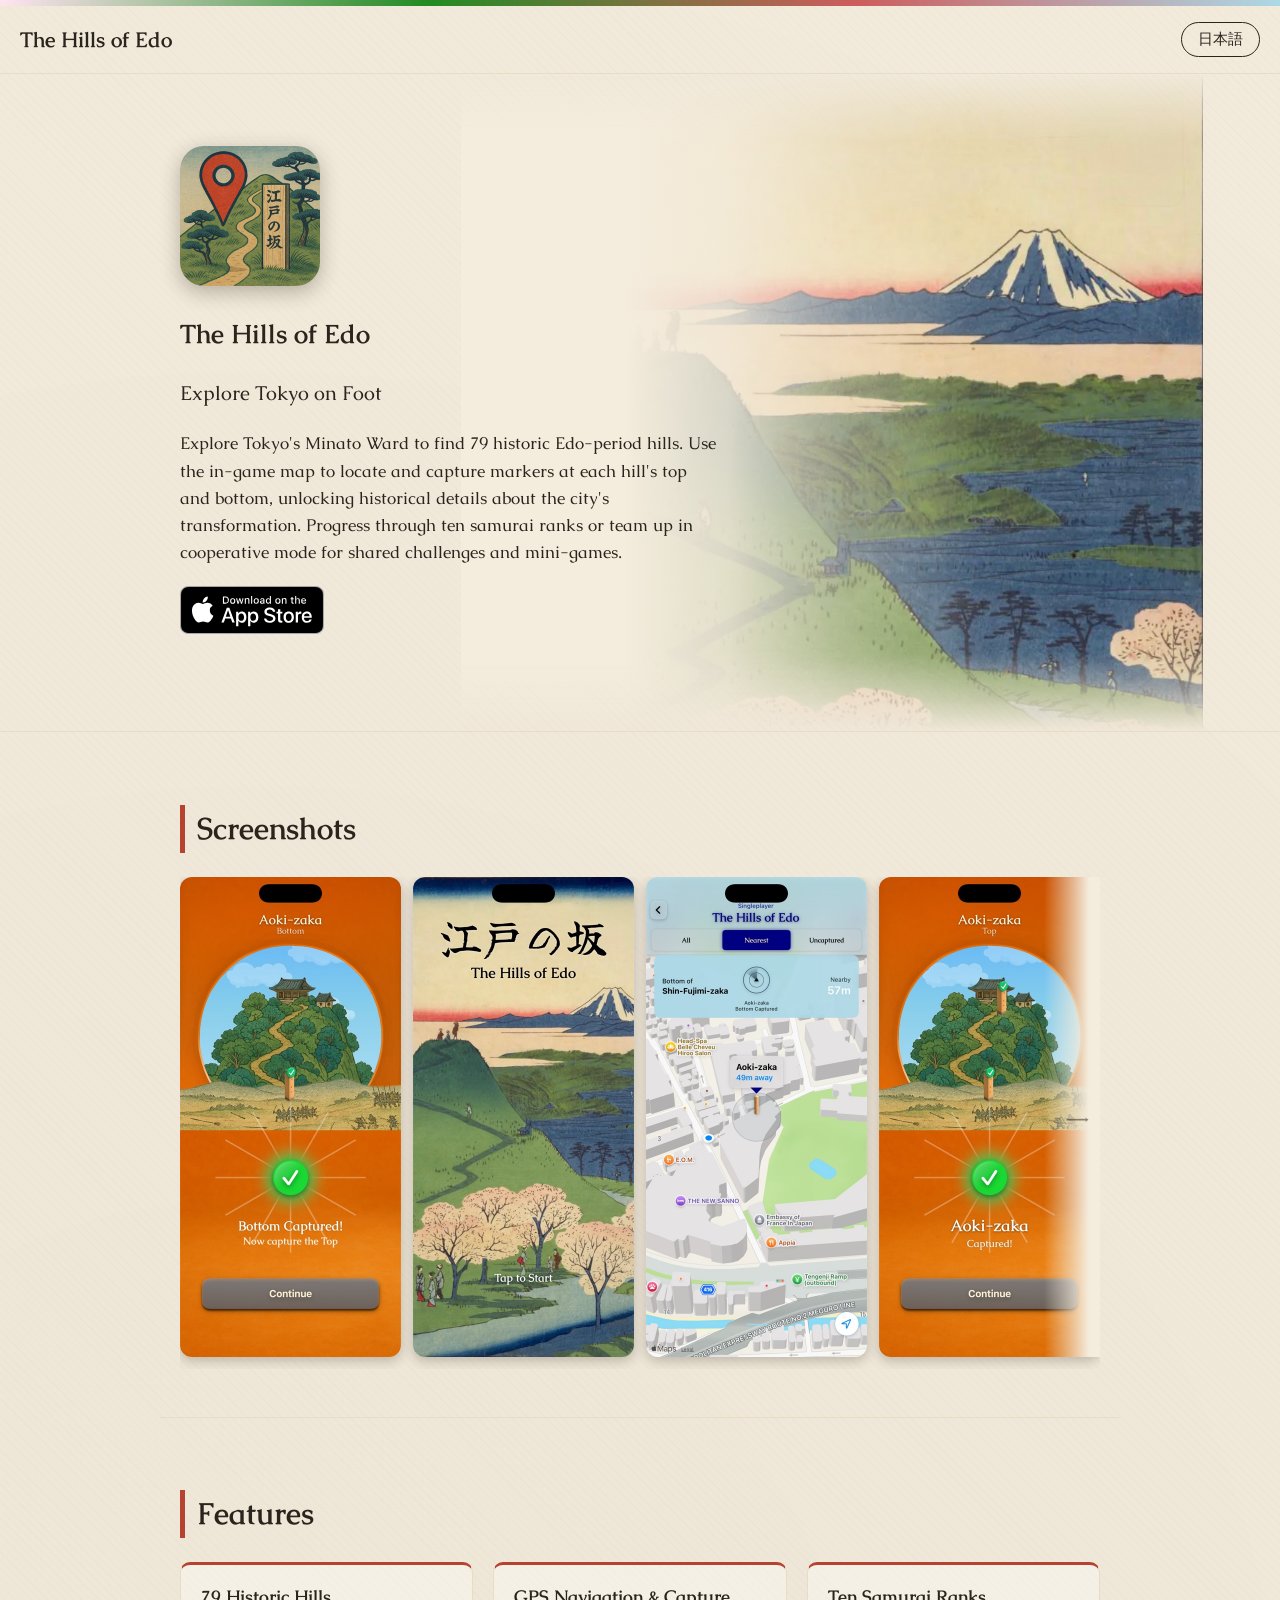
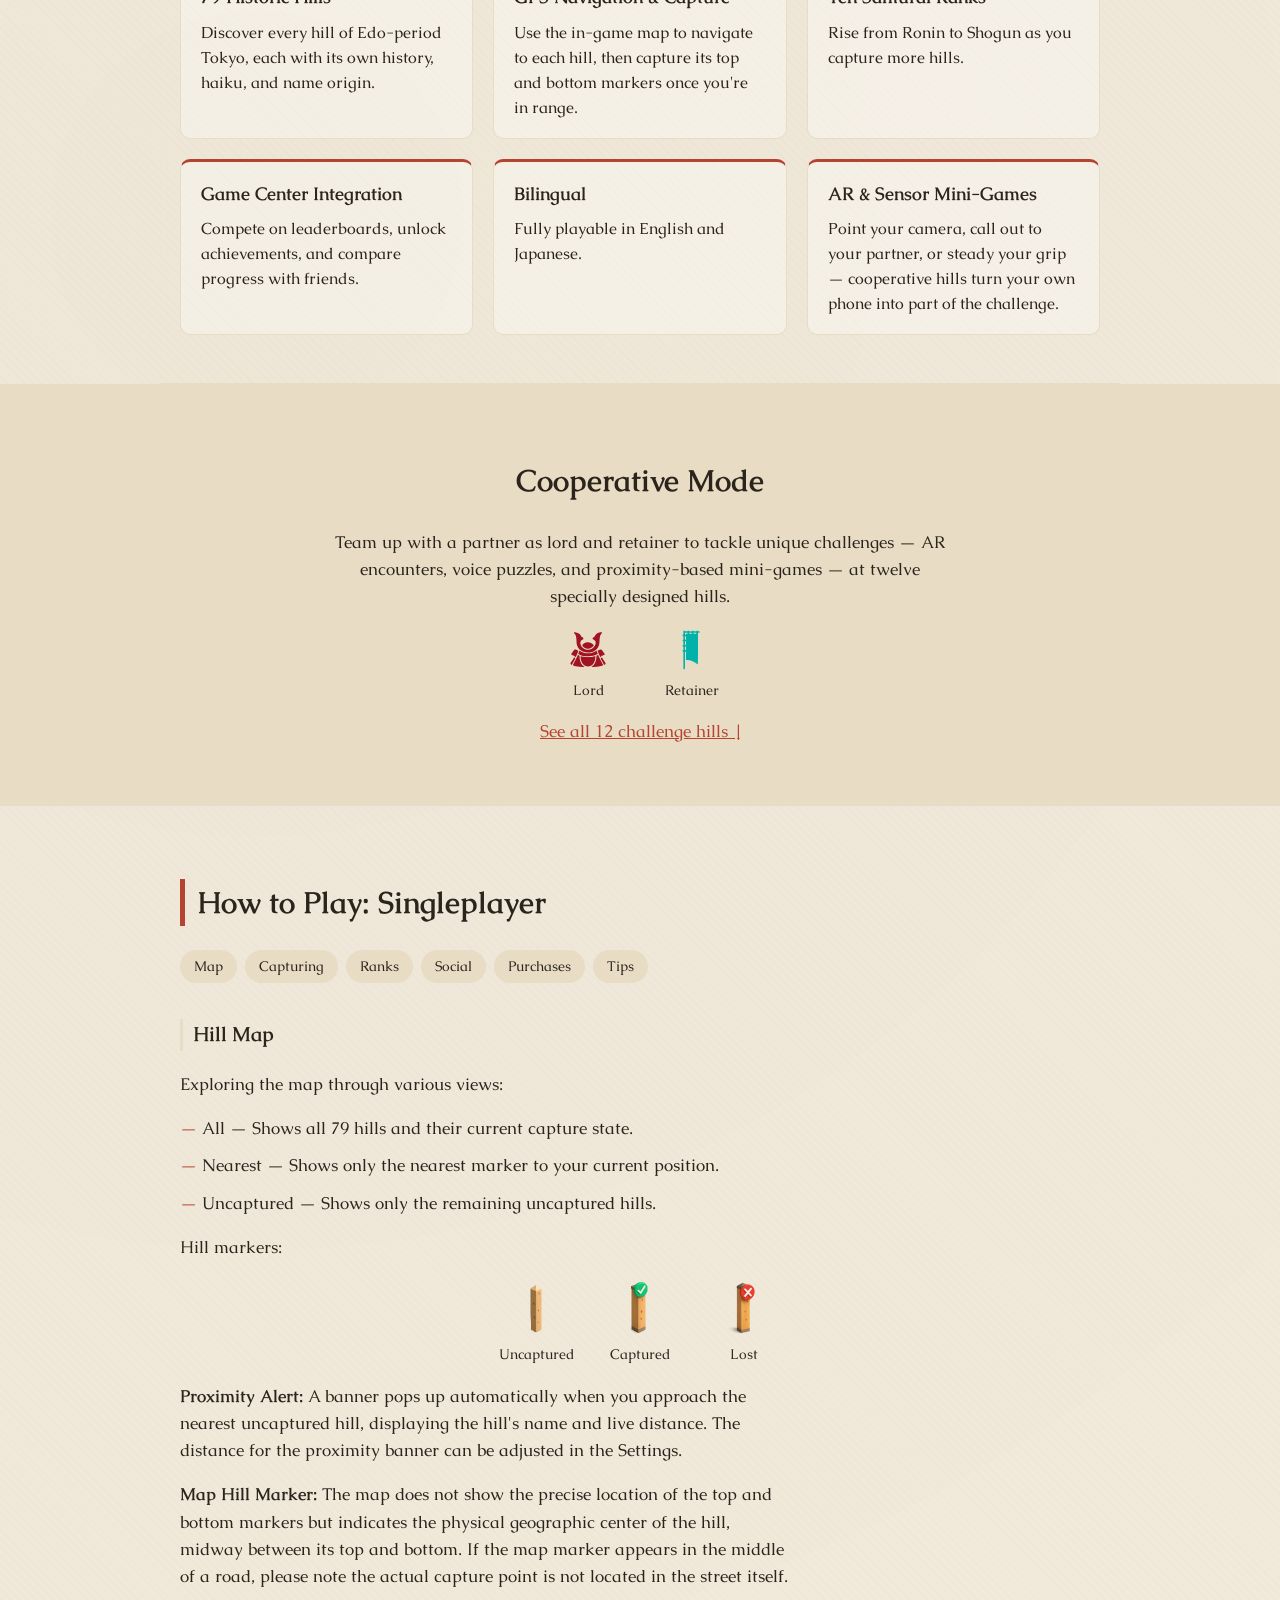
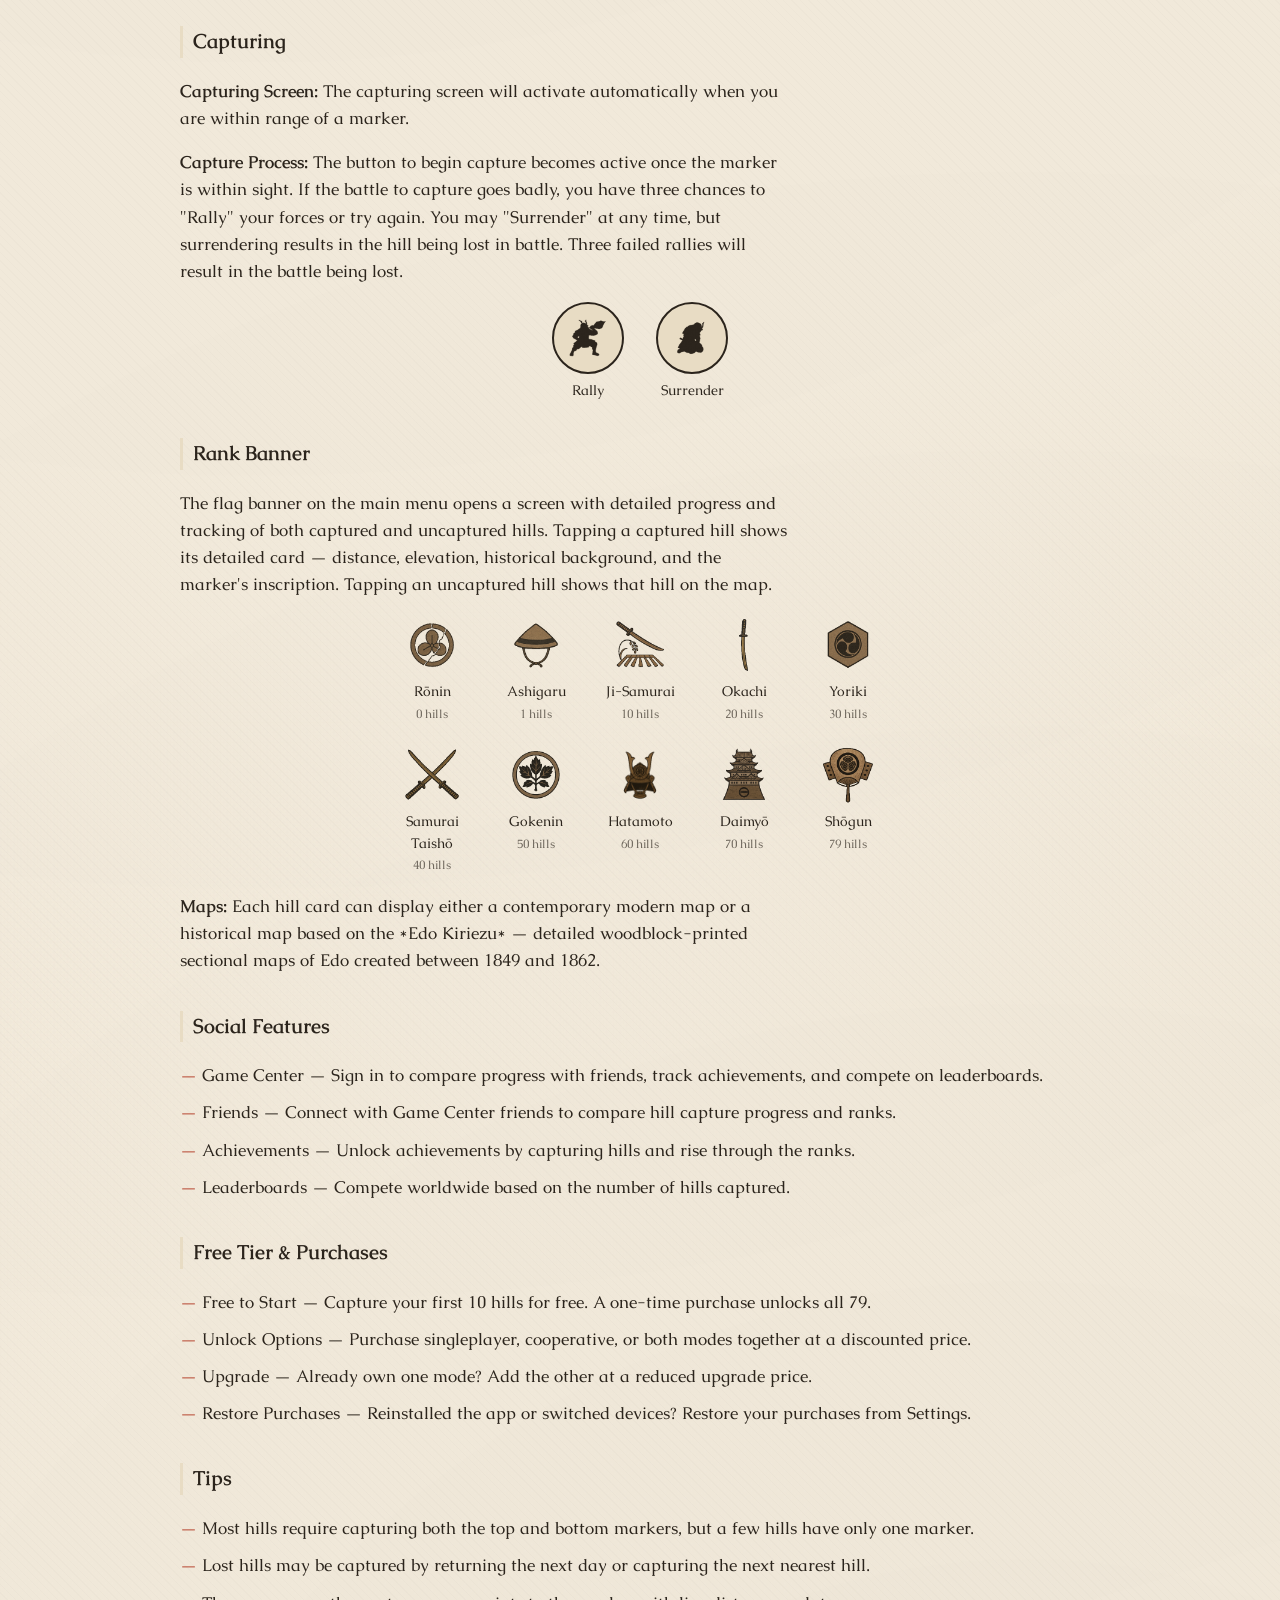
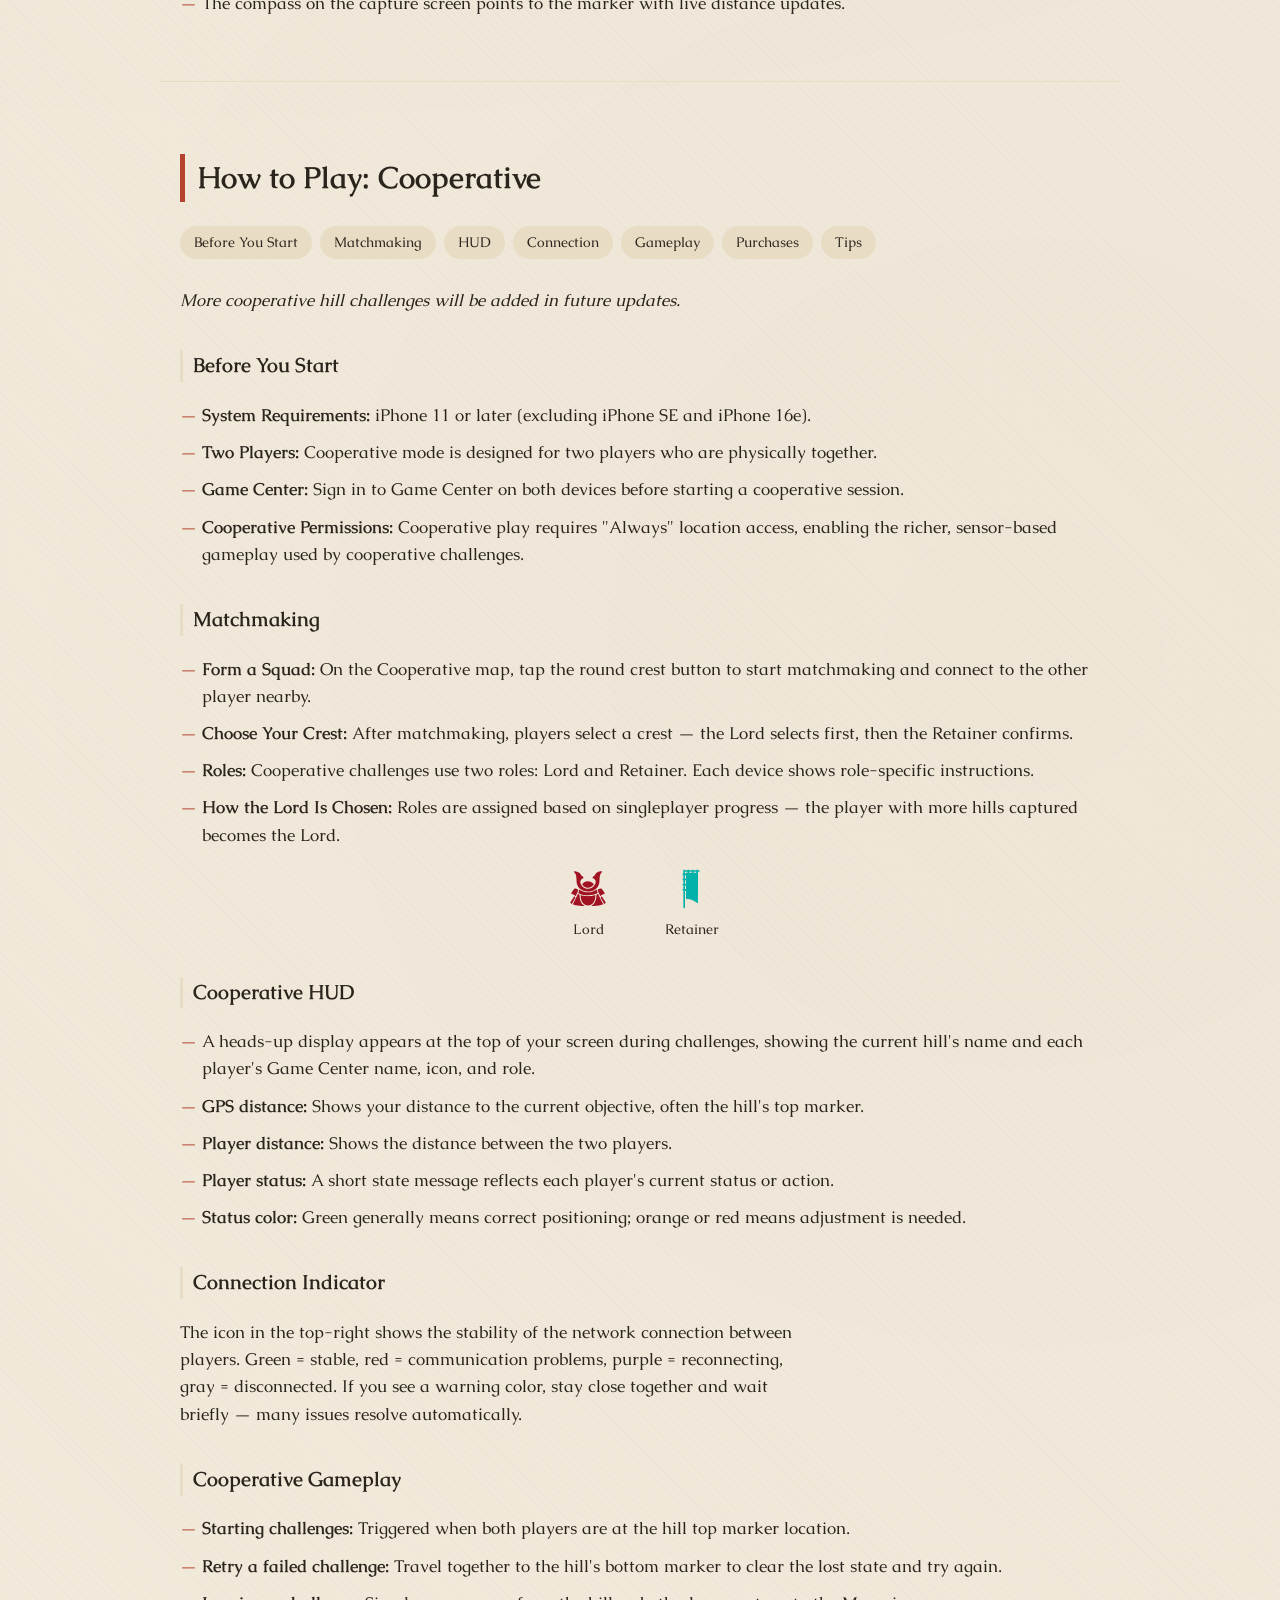
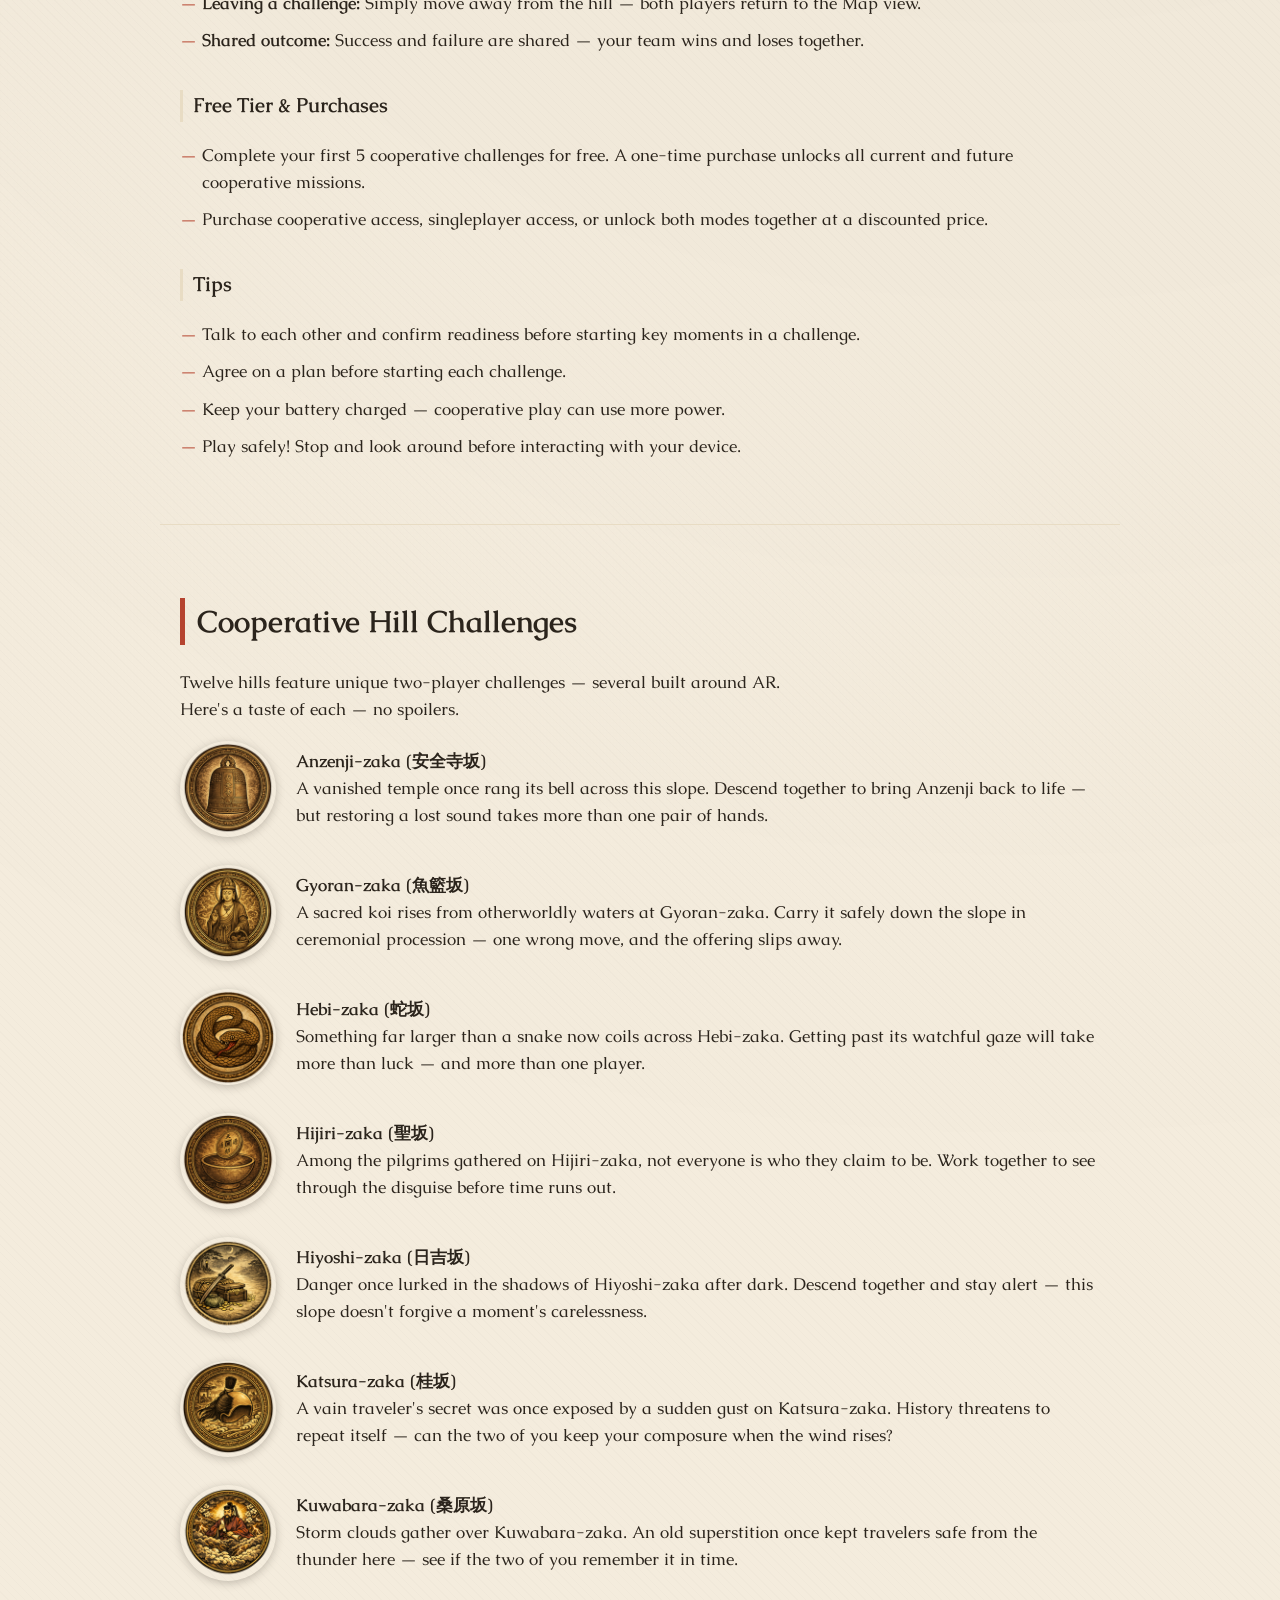
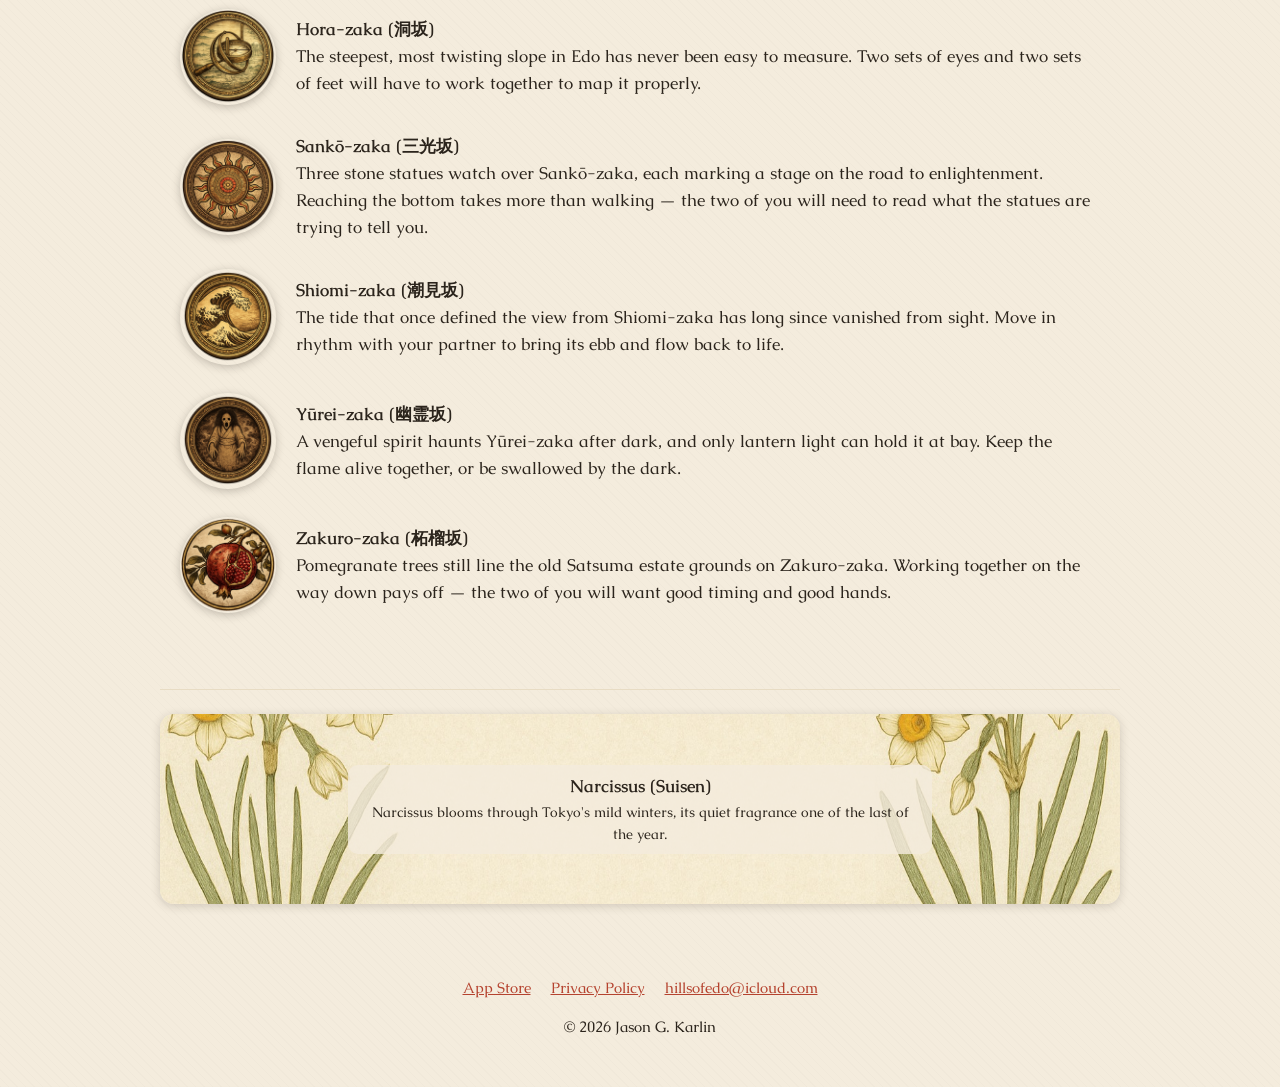
==== index.html @ 06fd61b3 "Fix hero flex-alignment bug, unpin image from edge, use full-res art - .hero-text was a flex item wi" ====
<!DOCTYPE html>
<html lang="en">
<head>
  <meta charset="UTF-8">
  <meta name="viewport" content="width=device-width, initial-scale=1.0">
  <title>The Hills of Edo — 江戸の坂</title>
  <meta name="description" content="Explore Tokyo's 79 historic Edo-period hills on foot, solo or in AR cooperative challenges. A walking game for iOS.">
  <link rel="canonical" href="https://jgkarlin.github.io/hillsofedo/">

  <meta property="og:type" content="website">
  <meta property="og:url" content="https://jgkarlin.github.io/hillsofedo/">
  <meta property="og:title" content="The Hills of Edo — 江戸の坂">
  <meta property="og:description" content="Explore Tokyo's 79 historic Edo-period hills on foot, solo or in AR cooperative challenges. A walking game for iOS.">
  <meta property="og:image" content="https://jgkarlin.github.io/hillsofedo/assets/og/social-preview.jpg">
  <meta property="og:image:width" content="1200">
  <meta property="og:image:height" content="630">
  <meta name="twitter:card" content="summary_large_image">
  <meta name="twitter:title" content="The Hills of Edo — 江戸の坂">
  <meta name="twitter:description" content="Explore Tokyo's 79 historic Edo-period hills on foot, solo or in AR cooperative challenges.">
  <meta name="twitter:image" content="https://jgkarlin.github.io/hillsofedo/assets/og/social-preview.jpg">

  <link rel="icon" type="image/png" sizes="32x32" href="assets/icon/favicon-32.png">
  <link rel="icon" type="image/png" sizes="16x16" href="assets/icon/favicon-16.png">
  <link rel="apple-touch-icon" sizes="180x180" href="assets/icon/apple-touch-icon.png">
  <link rel="icon" href="assets/icon/favicon.png">

  <link rel="preconnect" href="https://fonts.googleapis.com">
  <link rel="preconnect" href="https://fonts.gstatic.com" crossorigin>
  <link href="https://fonts.googleapis.com/css2?family=Caudex:wght@400;700&amp;family=Yuji+Syuku&amp;display=swap" rel="stylesheet">

  <link rel="stylesheet" href="css/style.css">

  <script type="application/ld+json">
  {
    "@context": "https://schema.org",
    "@type": "SoftwareApplication",
    "name": "The Hills of Edo",
    "alternateName": "江戸の坂",
    "operatingSystem": "iOS",
    "applicationCategory": "GameApplication",
    "description": "Explore Tokyo's 79 historic Edo-period hills on foot, solo or in AR cooperative challenges.",
    "url": "https://jgkarlin.github.io/hillsofedo/",
    "image": "https://jgkarlin.github.io/hillsofedo/assets/og/social-preview.jpg",
    "author": { "@type": "Person", "name": "Jason G. Karlin" },
    "offers": { "@type": "Offer", "price": "0", "priceCurrency": "USD" }
  }
  </script>
</head>
<body>
  <div class="seasonal-bar"></div>
  <header class="site-header">
    <a class="site-title" href="#hero">
      <span data-lang="en">The Hills of Edo</span>
      <span data-lang="ja">江戸の坂</span>
    </a>
    <button id="lang-toggle" type="button">日本語</button>
  </header>

  <main>
    <section id="hero">
      <div class="hero-bg" aria-hidden="true">
        <img src="assets/hero/cover.jpg" alt="" width="4098" height="6190" loading="eager">
      </div>
      <div class="container hero-text">
        <img src="assets/icon/app-icon.png" alt="The Hills of Edo app icon" width="140" height="140" style="border-radius: 24px; box-shadow: 0 6px 20px rgba(43,36,28,0.3);">
        <h1>
          <span data-lang="en">The Hills of Edo</span>
          <span data-lang="ja">江戸の坂</span>
        </h1>
        <p style="font-size: 1.2rem;">
          <span data-lang="en">Explore Tokyo on Foot</span>
          <span data-lang="ja">港区で楽しむ現地体験</span>
        </p>
        <p>
          <span data-lang="en">Explore Tokyo's Minato Ward to find 79 historic Edo-period hills. Use the in-game map to locate and capture markers at each hill's top and bottom, unlocking historical details about the city's transformation. Progress through ten samurai ranks or team up in cooperative mode for shared challenges and mini-games.</span>
          <span data-lang="ja">東京・港区を歩いて、江戸の面影を残す79の坂を巡ろう。アプリ内の地図を使って各坂に辿り着き、上下の標識を確保するたびに、江戸から現代へと移り変わる東京の歴史が明らかになる。全ての坂を制覇して10の武士の位階を登りつめるもよし、協力モードでパートナーと共にユニークなチャレンジやミニゲームに挑むもよし。</span>
        </p>
        <p class="cta-row">
          <a href="https://apps.apple.com/jp/app/the-hills-of-edo/id6745310935" class="app-store-cta">
            <img data-lang="en" src="assets/badges/app-store-badge-en.svg" alt="Download on the App Store" width="144" height="48">
            <img data-lang="ja" src="assets/badges/app-store-badge-ja.svg" alt="App Storeでダウンロード" width="131" height="48">
          </a>
        </p>
      </div>
    </section>
    <section id="screenshots" class="container">
      <h2>
        <span data-lang="en">Screenshots</span>
        <span data-lang="ja">スクリーンショット</span>
      </h2>
      <div data-lang="en" class="shot-row-wrap">
      <div class="shot-row">
        <img src="assets/screenshots/en/en-01.jpg" alt="Bottom marker of Aoki-zaka captured, prompting the player to capture the Top next" width="442" height="960" loading="lazy" decoding="async" style="height: 480px; border-radius: 12px; box-shadow: 0 4px 12px rgba(43,36,28,0.25);">
        <img src="assets/screenshots/en/en-02.jpg" alt="Title screen with Mt. Fuji and cherry blossoms in a woodblock-print style — tap to start" width="442" height="960" loading="lazy" decoding="async" style="height: 480px; border-radius: 12px; box-shadow: 0 4px 12px rgba(43,36,28,0.25);">
        <img src="assets/screenshots/en/en-03.jpg" alt="Map view showing live distance to the nearest uncaptured hill, Aoki-zaka" width="442" height="960" loading="lazy" decoding="async" style="height: 480px; border-radius: 12px; box-shadow: 0 4px 12px rgba(43,36,28,0.25);">
        <img src="assets/screenshots/en/en-04.jpg" alt="Both top and bottom markers of Aoki-zaka fully captured" width="442" height="960" loading="lazy" decoding="async" style="height: 480px; border-radius: 12px; box-shadow: 0 4px 12px rgba(43,36,28,0.25);">
        <img src="assets/screenshots/en/en-05.jpg" alt="Hill detail card for Aoki-zaka showing distance, elevation, and marker inscription" width="442" height="960" loading="lazy" decoding="async" style="height: 480px; border-radius: 12px; box-shadow: 0 4px 12px rgba(43,36,28,0.25);">
        <img src="assets/screenshots/en/en-06.jpg" alt="Historical background text describing the origin of Aoki-zaka's name" width="442" height="960" loading="lazy" decoding="async" style="height: 480px; border-radius: 12px; box-shadow: 0 4px 12px rgba(43,36,28,0.25);">
        <img src="assets/screenshots/en/en-07.jpg" alt="Rank-up screen showing promotion to the Ashigaru rank" width="442" height="960" loading="lazy" decoding="async" style="height: 480px; border-radius: 12px; box-shadow: 0 4px 12px rgba(43,36,28,0.25);">
        <img src="assets/screenshots/en/en-08.jpg" alt="Collection log showing 1 of 79 hills captured" width="442" height="960" loading="lazy" decoding="async" style="height: 480px; border-radius: 12px; box-shadow: 0 4px 12px rgba(43,36,28,0.25);">
        <img src="assets/screenshots/en/en-09.jpg" alt="Historical Edo-period map overlay for Aoki-zaka" width="442" height="960" loading="lazy" decoding="async" style="height: 480px; border-radius: 12px; box-shadow: 0 4px 12px rgba(43,36,28,0.25);">
        <img src="assets/screenshots/en/en-10.jpg" alt="Main menu showing the Rōnin rank banner with 0 hills captured" width="442" height="960" loading="lazy" decoding="async" style="height: 480px; border-radius: 12px; box-shadow: 0 4px 12px rgba(43,36,28,0.25);">
      </div>
      <span class="scroll-hint" aria-hidden="true">&#8594;</span>
      </div>
      <div data-lang="ja" class="shot-row-wrap">
      <div class="shot-row">
        <img src="assets/screenshots/ja/ja-01.jpg" alt="青木坂の麓の標識を確保した画面。次は頂上の確保を促すメッセージ" width="442" height="960" loading="lazy" decoding="async" style="height: 480px; border-radius: 12px; box-shadow: 0 4px 12px rgba(43,36,28,0.25);">
        <img src="assets/screenshots/ja/ja-02.jpg" alt="富士山と桜を描いた浮世絵風のタイトル画面「タップして開始」" width="442" height="960" loading="lazy" decoding="async" style="height: 480px; border-radius: 12px; box-shadow: 0 4px 12px rgba(43,36,28,0.25);">
        <img src="assets/screenshots/ja/ja-03.jpg" alt="最寄りの未確保の坂、青木坂までの距離をリアルタイムで表示する地図画面" width="442" height="960" loading="lazy" decoding="async" style="height: 480px; border-radius: 12px; box-shadow: 0 4px 12px rgba(43,36,28,0.25);">
        <img src="assets/screenshots/ja/ja-04.jpg" alt="青木坂の上下両方の標識を確保完了した画面" width="442" height="960" loading="lazy" decoding="async" style="height: 480px; border-radius: 12px; box-shadow: 0 4px 12px rgba(43,36,28,0.25);">
        <img src="assets/screenshots/ja/ja-05.jpg" alt="距離・標高・標識の碑文を表示する青木坂の詳細カード" width="442" height="960" loading="lazy" decoding="async" style="height: 480px; border-radius: 12px; box-shadow: 0 4px 12px rgba(43,36,28,0.25);">
        <img src="assets/screenshots/ja/ja-06.jpg" alt="青木坂の名前の由来を説明する歴史解説文" width="442" height="960" loading="lazy" decoding="async" style="height: 480px; border-radius: 12px; box-shadow: 0 4px 12px rgba(43,36,28,0.25);">
        <img src="assets/screenshots/ja/ja-07.jpg" alt="足軽への昇格を示す位階アップ画面" width="442" height="960" loading="lazy" decoding="async" style="height: 480px; border-radius: 12px; box-shadow: 0 4px 12px rgba(43,36,28,0.25);">
        <img src="assets/screenshots/ja/ja-08.jpg" alt="79坂のうち1坂を確保したコレクション記録画面" width="442" height="960" loading="lazy" decoding="async" style="height: 480px; border-radius: 12px; box-shadow: 0 4px 12px rgba(43,36,28,0.25);">
        <img src="assets/screenshots/ja/ja-09.jpg" alt="青木坂の江戸時代の古地図オーバーレイ" width="442" height="960" loading="lazy" decoding="async" style="height: 480px; border-radius: 12px; box-shadow: 0 4px 12px rgba(43,36,28,0.25);">
        <img src="assets/screenshots/ja/ja-10.jpg" alt="浪人の位階と確保数0坂を表示するメインメニューの位階の旗" width="442" height="960" loading="lazy" decoding="async" style="height: 480px; border-radius: 12px; box-shadow: 0 4px 12px rgba(43,36,28,0.25);">
        <img src="assets/screenshots/ja/ja-11.jpg" alt="青木坂の麓の標識を確保した画面（日本語表示）" width="442" height="960" loading="lazy" decoding="async" style="height: 480px; border-radius: 12px; box-shadow: 0 4px 12px rgba(43,36,28,0.25);">
        <img src="assets/screenshots/ja/ja-12.jpg" alt="浪人の位階を示すメインメニューの位階の旗（日本語表示）" width="442" height="960" loading="lazy" decoding="async" style="height: 480px; border-radius: 12px; box-shadow: 0 4px 12px rgba(43,36,28,0.25);">
      </div>
      <span class="scroll-hint" aria-hidden="true">&#8594;</span>
      </div>
    </section>
    <section id="features" class="container">
      <h2>
        <span data-lang="en">Features</span>
        <span data-lang="ja">特徴</span>
      </h2>
      <div class="feature-grid">
        <div class="feature-card">
          <h3><span data-lang="en">79 Historic Hills</span><span data-lang="ja">79の歴史ある坂</span></h3>
          <p><span data-lang="en">Discover every hill of Edo-period Tokyo, each with its own history, haiku, and name origin.</span><span data-lang="ja">江戸時代の東京に残る坂を一つ一つ巡り、それぞれの歴史や由来、俳句を発見しましょう。</span></p>
        </div>
        <div class="feature-card">
          <h3><span data-lang="en">GPS Navigation &amp; Capture</span><span data-lang="ja">GPSナビゲーションで確保</span></h3>
          <p><span data-lang="en">Use the in-game map to navigate to each hill, then capture its top and bottom markers once you're in range.</span><span data-lang="ja">アプリ内の地図で坂へ向かい、標識の近くで上下の標識を確保します。</span></p>
        </div>
        <div class="feature-card">
          <h3><span data-lang="en">Ten Samurai Ranks</span><span data-lang="ja">10の武士の位階</span></h3>
          <p><span data-lang="en">Rise from Ronin to Shogun as you capture more hills.</span><span data-lang="ja">坂を確保するごとに、浪人から将軍へと位階を登りつめます。</span></p>
        </div>
        <div class="feature-card">
          <h3><span data-lang="en">Game Center Integration</span><span data-lang="ja">ゲームセンター連携</span></h3>
          <p><span data-lang="en">Compete on leaderboards, unlock achievements, and compare progress with friends.</span><span data-lang="ja">リーダーボードで競い合い、実績を解除し、友達と進行状況を比較できます。</span></p>
        </div>
        <div class="feature-card">
          <h3><span data-lang="en">Bilingual</span><span data-lang="ja">日本語・英語対応</span></h3>
          <p><span data-lang="en">Fully playable in English and Japanese.</span><span data-lang="ja">日本語と英語、両方で完全にプレイ可能です。</span></p>
        </div>
        <div class="feature-card">
          <h3><span data-lang="en">AR &amp; Sensor Mini-Games</span><span data-lang="ja">AR・センサーミニゲーム</span></h3>
          <p><span data-lang="en">Point your camera, call out to your partner, or steady your grip — cooperative hills turn your own phone into part of the challenge.</span><span data-lang="ja">カメラを構え、パートナーに声をかけ、手元を安定させる——協力プレイの坂では、スマートフォンそのものがチャレンジの一部になります。</span></p>
        </div>
      </div>
    </section>
    <section id="coop-highlight">
      <div class="container coop-highlight-inner">
        <h2>
          <span data-lang="en">Cooperative Mode</span>
          <span data-lang="ja">協力モード</span>
        </h2>
        <p>
          <span data-lang="en">Team up with a partner as lord and retainer to tackle unique challenges — AR encounters, voice puzzles, and proximity-based mini-games — at twelve specially designed hills.</span>
          <span data-lang="ja">パートナーと主君・家臣として協力し、AR、音声認識、位置連携などを使ったユニークなチャレンジに、特別に設計された12の坂で挑みます。</span>
        </p>
        <div class="icon-row">
          <figure>
            <div class="role-icon role-icon-lord" role="img" aria-label="Lord"></div>
            <figcaption><span data-lang="en">Lord</span><span data-lang="ja">主君</span></figcaption>
          </figure>
          <figure>
            <div class="role-icon role-icon-retainer" role="img" aria-label="Retainer"></div>
            <figcaption><span data-lang="en">Retainer</span><span data-lang="ja">家臣</span></figcaption>
          </figure>
        </div>
        <p><a href="#coop-hills"><span data-lang="en">See all 12 challenge hills ↓</span><span data-lang="ja">12の協力チャレンジを見る ↓</span></a></p>
      </div>
    </section>
    <section id="how-to-play" class="container">
    <h2>
      <span data-lang="en">How to Play: Singleplayer</span>
      <span data-lang="ja">一人用の遊び方</span>
    </h2>
    <nav class="jump-nav" aria-label="Section navigation">
      <a href="#sp-map"><span data-lang="en">Map</span><span data-lang="ja">地図</span></a>
      <a href="#sp-capturing"><span data-lang="en">Capturing</span><span data-lang="ja">確保</span></a>
      <a href="#sp-ranks"><span data-lang="en">Ranks</span><span data-lang="ja">位階</span></a>
      <a href="#sp-social"><span data-lang="en">Social</span><span data-lang="ja">ソーシャル</span></a>
      <a href="#sp-purchases"><span data-lang="en">Purchases</span><span data-lang="ja">購入</span></a>
      <a href="#sp-tips"><span data-lang="en">Tips</span><span data-lang="ja">ヒント</span></a>
    </nav>

    <h3 id="sp-map"><span data-lang="en">Hill Map</span><span data-lang="ja">地図</span></h3>
    <p><span data-lang="en">Exploring the map through various views:</span><span data-lang="ja">地図の表示方法:</span></p>
    <ul>
      <li><span data-lang="en">All — Shows all 79 hills and their current capture state.</span><span data-lang="ja">すべて — 79本すべての坂とその確保状況を表示します。</span></li>
      <li><span data-lang="en">Nearest — Shows only the nearest marker to your current position.</span><span data-lang="ja">最寄り — 現在位置に最も近い坂のみを表示します。</span></li>
      <li><span data-lang="en">Uncaptured — Shows only the remaining uncaptured hills.</span><span data-lang="ja">未確保 — 未確保の坂のみを表示します。</span></li>
    </ul>
    <p><span data-lang="en">Hill markers:</span><span data-lang="ja">坂の標識:</span></p>
    <div class="icon-row">
      <figure>
        <img src="assets/howto/marker_uncollected.png" alt="Uncaptured marker" width="60" height="60">
        <figcaption><span data-lang="en">Uncaptured</span><span data-lang="ja">未確保</span></figcaption>
      </figure>
      <figure>
        <img src="assets/howto/marker_collected.png" alt="Captured marker" width="60" height="60">
        <figcaption><span data-lang="en">Captured</span><span data-lang="ja">坂確保済み</span></figcaption>
      </figure>
      <figure>
        <img src="assets/howto/marker_lost.png" alt="Lost marker" width="60" height="60">
        <figcaption><span data-lang="en">Lost</span><span data-lang="ja">確保失敗</span></figcaption>
      </figure>
    </div>
    <p>
      <strong><span data-lang="en">Proximity Alert:</span><span data-lang="ja">近接アラート:</span></strong>
      <span data-lang="en">A banner pops up automatically when you approach the nearest uncaptured hill, displaying the hill's name and live distance. The distance for the proximity banner can be adjusted in the Settings.</span>
      <span data-lang="ja">未確保の坂に近づくと、坂の名前と現在地からの距離を示すバナーが表示されます。このアラート距離は設定で調整可能です。</span>
    </p>
    <p>
      <strong><span data-lang="en">Map Hill Marker:</span><span data-lang="ja">地図のマーカー:</span></strong>
      <span data-lang="en">The map does not show the precise location of the top and bottom markers but indicates the physical geographic center of the hill, midway between its top and bottom. If the map marker appears in the middle of a road, please note the actual capture point is not located in the street itself.</span>
      <span data-lang="ja">地図上のマーカーが道路の真ん中に表示されている場合、実際の確保位置は道路自体にはないことに注意してください。地図は坂の頂上と麓の標識の正確な位置を示していませんが、坂の頂上と麓の間の中点にある実際の地理的中心を示しています。</span>
    </p>

    <h3 id="sp-capturing"><span data-lang="en">Capturing</span><span data-lang="ja">確保</span></h3>
    <p>
      <strong><span data-lang="en">Capturing Screen:</span><span data-lang="ja">確保画面:</span></strong>
      <span data-lang="en">The capturing screen will activate automatically when you are within range of a marker.</span>
      <span data-lang="ja">標識の近くまで来ると、確保画面が自動的に表示されます。</span>
    </p>
    <p>
      <strong><span data-lang="en">Capture Process:</span><span data-lang="ja">確保の流れ:</span></strong>
      <span data-lang="en">The button to begin capture becomes active once the marker is within sight. If the battle to capture goes badly, you have three chances to "Rally" your forces or try again. You may "Surrender" at any time, but surrendering results in the hill being lost in battle. Three failed rallies will result in the battle being lost.</span>
      <span data-lang="ja">標識が視界に入ると、確保ボタンが押せるようになります。もし確保の戦況が悪化した場合、あなたは3回まで部隊を「立て直し」て再試行できます。「降伏」すればいつでも確保を諦められますが、降伏するとその坂は一時的に確保不能になります。3回立て直しに失敗すると、その坂での戦いは敗北となります。</span>
    </p>
    <div class="icon-row">
      <figure>
        <div class="action-disc"><div class="action-icon action-icon-rally" role="img" aria-label="Rally"></div></div>
        <figcaption><span data-lang="en">Rally</span><span data-lang="ja">立て直し</span></figcaption>
      </figure>
      <figure>
        <div class="action-disc"><div class="action-icon action-icon-surrender" role="img" aria-label="Surrender"></div></div>
        <figcaption><span data-lang="en">Surrender</span><span data-lang="ja">降伏</span></figcaption>
      </figure>
    </div>

    <h3 id="sp-ranks"><span data-lang="en">Rank Banner</span><span data-lang="ja">位階の旗</span></h3>
    <p>
      <span data-lang="en">The flag banner on the main menu opens a screen with detailed progress and tracking of both captured and uncaptured hills. Tapping a captured hill shows its detailed card — distance, elevation, historical background, and the marker's inscription. Tapping an uncaptured hill shows that hill on the map.</span>
      <span data-lang="ja">メインメニューののぼり旗は、確保済みおよび未確保の坂の詳細な進行状況と記録を表示するボタンです。確保済みの坂をタップすると、距離、標高、歴史的背景、標識の碑文などの情報が記載された詳細カードが表示されます。未確保の坂をタップすると、その坂が地図に表示されます。</span>
    </p>
    <div class="icon-row rank-row">
      <figure>
        <img src="assets/howto/ronin.png" alt="Rōnin rank" width="70" height="70">
        <figcaption><span data-lang="en">Rōnin</span><span data-lang="ja">浪人</span><br><span class="rank-count"><span data-lang="en">0 hills</span><span data-lang="ja">0坂</span></span></figcaption>
      </figure>
      <figure>
        <img src="assets/howto/ashigaru.png" alt="Ashigaru rank" width="70" height="70">
        <figcaption><span data-lang="en">Ashigaru</span><span data-lang="ja">足軽</span><br><span class="rank-count"><span data-lang="en">1 hills</span><span data-lang="ja">1坂</span></span></figcaption>
      </figure>
      <figure>
        <img src="assets/howto/jisamurai.png" alt="Ji-Samurai rank" width="70" height="70">
        <figcaption><span data-lang="en">Ji-Samurai</span><span data-lang="ja">地侍</span><br><span class="rank-count"><span data-lang="en">10 hills</span><span data-lang="ja">10坂</span></span></figcaption>
      </figure>
      <figure>
        <img src="assets/howto/okachi.png" alt="Okachi rank" width="70" height="70">
        <figcaption><span data-lang="en">Okachi</span><span data-lang="ja">徒士</span><br><span class="rank-count"><span data-lang="en">20 hills</span><span data-lang="ja">20坂</span></span></figcaption>
      </figure>
      <figure>
        <img src="assets/howto/yoriki.png" alt="Yoriki rank" width="70" height="70">
        <figcaption><span data-lang="en">Yoriki</span><span data-lang="ja">与力</span><br><span class="rank-count"><span data-lang="en">30 hills</span><span data-lang="ja">30坂</span></span></figcaption>
      </figure>
      <figure>
        <img src="assets/howto/samuraitaisho.png" alt="Samurai Taishō rank" width="70" height="70">
        <figcaption><span data-lang="en">Samurai Taishō</span><span data-lang="ja">侍大将</span><br><span class="rank-count"><span data-lang="en">40 hills</span><span data-lang="ja">40坂</span></span></figcaption>
      </figure>
      <figure>
        <img src="assets/howto/gokenin.png" alt="Gokenin rank" width="70" height="70">
        <figcaption><span data-lang="en">Gokenin</span><span data-lang="ja">御家人</span><br><span class="rank-count"><span data-lang="en">50 hills</span><span data-lang="ja">50坂</span></span></figcaption>
      </figure>
      <figure>
        <img src="assets/howto/hatamoto.png" alt="Hatamoto rank" width="70" height="70">
        <figcaption><span data-lang="en">Hatamoto</span><span data-lang="ja">旗本</span><br><span class="rank-count"><span data-lang="en">60 hills</span><span data-lang="ja">60坂</span></span></figcaption>
      </figure>
      <figure>
        <img src="assets/howto/daimyo.png" alt="Daimyō rank" width="70" height="70">
        <figcaption><span data-lang="en">Daimyō</span><span data-lang="ja">大名</span><br><span class="rank-count"><span data-lang="en">70 hills</span><span data-lang="ja">70坂</span></span></figcaption>
      </figure>
      <figure>
        <img src="assets/howto/shogun.png" alt="Shōgun rank" width="70" height="70">
        <figcaption><span data-lang="en">Shōgun</span><span data-lang="ja">将軍</span><br><span class="rank-count"><span data-lang="en">79 hills</span><span data-lang="ja">79坂</span></span></figcaption>
      </figure>
    </div>
    <p>
      <strong><span data-lang="en">Maps:</span><span data-lang="ja">地図:</span></strong>
      <span data-lang="en">Each hill card can display either a contemporary modern map or a historical map based on the *Edo Kiriezu* — detailed woodblock-printed sectional maps of Edo created between 1849 and 1862.</span>
      <span data-lang="ja">各坂カードでは、現代の地図または古地図のいずれかを表示できます。古地図は「江戸切絵図」に基づいており、これは1849年から1862年にかけて作成された、江戸の詳細な木版刷りの分割地図です。</span>
    </p>

    <h3 id="sp-social"><span data-lang="en">Social Features</span><span data-lang="ja">ソーシャル機能</span></h3>
    <ul>
      <li><span data-lang="en">Game Center — Sign in to compare progress with friends, track achievements, and compete on leaderboards.</span><span data-lang="ja">ゲームセンター — サインインすることで、友達との進行状況の比較、実績の追跡、リーダーボードでの競争が可能になります。</span></li>
      <li><span data-lang="en">Friends — Connect with Game Center friends to compare hill capture progress and ranks.</span><span data-lang="ja">友達機能 — ゲームセンターの友達とつながり、お互いの坂の確保進行状況や位階を比較できます。</span></li>
      <li><span data-lang="en">Achievements — Unlock achievements by capturing hills and rise through the ranks.</span><span data-lang="ja">実績システム — 坂を確保したり特定の目標を達成したりすることで実績を解除できます。</span></li>
      <li><span data-lang="en">Leaderboards — Compete worldwide based on the number of hills captured.</span><span data-lang="ja">リーダーボード — ゲームセンターのリーダーボードで友達や世界中のプレイヤーと確保した坂の数を競い合えます。</span></li>
    </ul>

    <h3 id="sp-purchases"><span data-lang="en">Free Tier & Purchases</span><span data-lang="ja">無料版と購入</span></h3>
    <ul>
      <li><span data-lang="en">Free to Start — Capture your first 10 hills for free. A one-time purchase unlocks all 79.</span><span data-lang="ja">無料でスタート — 最初の10坂は無料で確保できます。その後、一度の購入で全79坂がアンロックされます。</span></li>
      <li><span data-lang="en">Unlock Options — Purchase singleplayer, cooperative, or both modes together at a discounted price.</span><span data-lang="ja">アンロックオプション — 一人用アクセス、協力アクセス、または割引価格で両モードをまとめてアンロックできます。</span></li>
      <li><span data-lang="en">Upgrade — Already own one mode? Add the other at a reduced upgrade price.</span><span data-lang="ja">アップグレード — すでに一つのモードをお持ちですか？もう一つを割引アップグレード価格で追加できます。</span></li>
      <li><span data-lang="en">Restore Purchases — Reinstalled the app or switched devices? Restore your purchases from Settings.</span><span data-lang="ja">購入を復元 — アプリを再インストールしたりデバイスを変更しましたか？設定から購入を復元できます。</span></li>
    </ul>

    <h3 id="sp-tips"><span data-lang="en">Tips</span><span data-lang="ja">ヒント</span></h3>
    <ul>
      <li><span data-lang="en">Most hills require capturing both the top and bottom markers, but a few hills have only one marker.</span><span data-lang="ja">多くの坂は頂上と麓の両方の標識を確保する必要がありますが、一部の坂には標識が一つしかありません。</span></li>
      <li><span data-lang="en">Lost hills may be captured by returning the next day or capturing the next nearest hill.</span><span data-lang="ja">一度確保に失敗したか降伏した坂は、翌日になるか、他の未確保の坂を確保することで再挑戦できるようになります。</span></li>
      <li><span data-lang="en">The compass on the capture screen points to the marker with live distance updates.</span><span data-lang="ja">確保画面のコンパスは標識の方向と距離（リアルタイム更新）を示しています。</span></li>
    </ul>
  </section>
  <section id="how-to-play-coop" class="container">
    <h2>
      <span data-lang="en">How to Play: Cooperative</span>
      <span data-lang="ja">協力の遊び方</span>
    </h2>
    <nav class="jump-nav" aria-label="Section navigation">
      <a href="#coop-start"><span data-lang="en">Before You Start</span><span data-lang="ja">始める前に</span></a>
      <a href="#coop-matchmaking"><span data-lang="en">Matchmaking</span><span data-lang="ja">マッチメイク</span></a>
      <a href="#coop-hud"><span data-lang="en">HUD</span><span data-lang="ja">HUD</span></a>
      <a href="#coop-connection"><span data-lang="en">Connection</span><span data-lang="ja">接続</span></a>
      <a href="#coop-gameplay"><span data-lang="en">Gameplay</span><span data-lang="ja">プレイ</span></a>
      <a href="#coop-purchases"><span data-lang="en">Purchases</span><span data-lang="ja">購入</span></a>
      <a href="#coop-tips"><span data-lang="en">Tips</span><span data-lang="ja">ヒント</span></a>
    </nav>
    <p><em><span data-lang="en">More cooperative hill challenges will be added in future updates.</span><span data-lang="ja">今後のアップデートで、協力チャレンジの坂が追加されます。</span></em></p>

    <h3 id="coop-start"><span data-lang="en">Before You Start</span><span data-lang="ja">始める前に</span></h3>
    <ul>
      <li><strong><span data-lang="en">System Requirements:</span><span data-lang="ja">必要な端末:</span></strong> <span data-lang="en">iPhone 11 or later (excluding iPhone SE and iPhone 16e).</span><span data-lang="ja">iPhone 11以降（iPhone SEとiPhone 16eを除く）。</span></li>
      <li><strong><span data-lang="en">Two Players:</span><span data-lang="ja">二人で協力:</span></strong> <span data-lang="en">Cooperative mode is designed for two players who are physically together.</span><span data-lang="ja">協力モードは、同じ場所にいる二人でプレイすることを前提としています。</span></li>
      <li><strong><span data-lang="en">Game Center:</span><span data-lang="ja">ゲームセンター:</span></strong> <span data-lang="en">Sign in to Game Center on both devices before starting a cooperative session.</span><span data-lang="ja">協力セッションを始める前に、両方の端末でゲームセンターにサインインしてください。</span></li>
      <li><strong><span data-lang="en">Cooperative Permissions:</span><span data-lang="ja">協力モードの初回許可:</span></strong> <span data-lang="en">Cooperative play requires "Always" location access, enabling the richer, sensor-based gameplay used by cooperative challenges.</span><span data-lang="ja">協力プレイには位置情報の「常に許可」が必要です。これらの許可により、センサーを活用したより豊かな協力チャレンジが楽しめます。</span></li>
    </ul>

    <h3 id="coop-matchmaking"><span data-lang="en">Matchmaking</span><span data-lang="ja">マッチメイク</span></h3>
    <ul>
      <li><strong><span data-lang="en">Form a Squad:</span><span data-lang="ja">隊を編成する:</span></strong> <span data-lang="en">On the Cooperative map, tap the round crest button to start matchmaking and connect to the other player nearby.</span><span data-lang="ja">協力マップ上で丸い家紋ボタンをタップすると、マッチメイキングが始まり、近くにいるプレイヤーと接続できます。</span></li>
      <li><strong><span data-lang="en">Choose Your Crest:</span><span data-lang="ja">家紋を選ぶ:</span></strong> <span data-lang="en">After matchmaking, players select a crest — the Lord selects first, then the Retainer confirms.</span><span data-lang="ja">マッチング完了後、家紋を選びます。主君が先に選択し、その後家臣が確認・決定します。</span></li>
      <li><strong><span data-lang="en">Roles:</span><span data-lang="ja">役割:</span></strong> <span data-lang="en">Cooperative challenges use two roles: Lord and Retainer. Each device shows role-specific instructions.</span><span data-lang="ja">協力チャレンジには二つの役割があります：主君と家臣。端末ごとに役割に応じた指示が表示されます。</span></li>
      <li><strong><span data-lang="en">How the Lord Is Chosen:</span><span data-lang="ja">主君の決まり方:</span></strong> <span data-lang="en">Roles are assigned based on singleplayer progress — the player with more hills captured becomes the Lord.</span><span data-lang="ja">役割は一人用モードの進行状況に基づいて決まります。より多くの坂を確保しているプレイヤーが主君となります。</span></li>
    </ul>
    <div class="icon-row">
      <figure>
        <div class="role-icon role-icon-lord" role="img" aria-label="Lord"></div>
        <figcaption><span data-lang="en">Lord</span><span data-lang="ja">主君</span></figcaption>
      </figure>
      <figure>
        <div class="role-icon role-icon-retainer" role="img" aria-label="Retainer"></div>
        <figcaption><span data-lang="en">Retainer</span><span data-lang="ja">家臣</span></figcaption>
      </figure>
    </div>

    <h3 id="coop-hud"><span data-lang="en">Cooperative HUD</span><span data-lang="ja">協力HUD</span></h3>
    <ul>
      <li><span data-lang="en">A heads-up display appears at the top of your screen during challenges, showing the current hill's name and each player's Game Center name, icon, and role.</span><span data-lang="ja">協力チャレンジ中は、画面上部にHUDが表示され、現在挑戦中の坂の名前と、二人のGame Center名・アイコン・役割が確認できます。</span></li>
      <li><strong><span data-lang="en">GPS distance:</span><span data-lang="ja">GPS距離:</span></strong> <span data-lang="en">Shows your distance to the current objective, often the hill's top marker.</span><span data-lang="ja">現在の目標までの距離を表示します。多くの場合、坂の頂上の標識までの距離です。</span></li>
      <li><strong><span data-lang="en">Player distance:</span><span data-lang="ja">プレイヤー間距離:</span></strong> <span data-lang="en">Shows the distance between the two players.</span><span data-lang="ja">二人の間の距離を表示します。</span></li>
      <li><strong><span data-lang="en">Player status:</span><span data-lang="ja">プレイヤーステータス:</span></strong> <span data-lang="en">A short state message reflects each player's current status or action.</span><span data-lang="ja">各プレイヤーの現在の状態や行動を反映する短い状態メッセージを表示します。</span></li>
      <li><strong><span data-lang="en">Status color:</span><span data-lang="ja">ステータス色:</span></strong> <span data-lang="en">Green generally means correct positioning; orange or red means adjustment is needed.</span><span data-lang="ja">一般に緑は条件を満たしていることを示し、オレンジや赤は位置調整が必要なことを示します。</span></li>
    </ul>

    <h3 id="coop-connection"><span data-lang="en">Connection Indicator</span><span data-lang="ja">接続表示</span></h3>
    <p><span data-lang="en">The icon in the top-right shows the stability of the network connection between players. Green = stable, red = communication problems, purple = reconnecting, gray = disconnected. If you see a warning color, stay close together and wait briefly — many issues resolve automatically.</span><span data-lang="ja">右上のアイコンは、二人のプレイヤー間のネットワーク接続の安定性を示します。緑は安定した接続、赤は通信の問題、紫は再接続中、グレーは切断を意味します。アイコンが警告色になったときは、できるだけ近づいて少し待ちましょう。多くの問題は自動的に解消されます。</span></p>

    <h3 id="coop-gameplay"><span data-lang="en">Cooperative Gameplay</span><span data-lang="ja">協力プレイ</span></h3>
    <ul>
      <li><strong><span data-lang="en">Starting challenges:</span><span data-lang="ja">チャレンジの開始:</span></strong> <span data-lang="en">Triggered when both players are at the hill top marker location.</span><span data-lang="ja">協力チャレンジは、二人が坂の頂上にある標識の場所に揃うと始まります。</span></li>
      <li><strong><span data-lang="en">Retry a failed challenge:</span><span data-lang="ja">失敗したチャレンジを再挑戦:</span></strong> <span data-lang="en">Travel together to the hill's bottom marker to clear the lost state and try again.</span><span data-lang="ja">仲間と一緒に坂の麓にある標識まで移動すれば、失敗状態をリセットして再挑戦できます。</span></li>
      <li><strong><span data-lang="en">Leaving a challenge:</span><span data-lang="ja">チャレンジから退出:</span></strong> <span data-lang="en">Simply move away from the hill — both players return to the Map view.</span><span data-lang="ja">坂から離れれば退出できます。退出すると、二人とも地図画面に戻ります。</span></li>
      <li><strong><span data-lang="en">Shared outcome:</span><span data-lang="ja">結果は共有:</span></strong> <span data-lang="en">Success and failure are shared — your team wins and loses together.</span><span data-lang="ja">成功も失敗も二人で分かち合います。</span></li>
    </ul>

    <h3 id="coop-purchases"><span data-lang="en">Free Tier & Purchases</span><span data-lang="ja">無料版と購入</span></h3>
    <ul>
      <li><span data-lang="en">Complete your first 5 cooperative challenges for free. A one-time purchase unlocks all current and future cooperative missions.</span><span data-lang="ja">最初の5つの協力チャレンジは無料で完了できます。その後、一度の購入で現在および将来のすべての協力ミッションがアンロックされます。</span></li>
      <li><span data-lang="en">Purchase cooperative access, singleplayer access, or unlock both modes together at a discounted price.</span><span data-lang="ja">協力アクセス、一人用アクセス、または割引価格で両モードをまとめてアンロックできます。</span></li>
    </ul>

    <h3 id="coop-tips"><span data-lang="en">Tips</span><span data-lang="ja">ヒント</span></h3>
    <ul>
      <li><span data-lang="en">Talk to each other and confirm readiness before starting key moments in a challenge.</span><span data-lang="ja">チャレンジ中の重要な場面では、互いに準備ができているか確認してから進めましょう。</span></li>
      <li><span data-lang="en">Agree on a plan before starting each challenge.</span><span data-lang="ja">チャレンジを始める前に、二人で作戦を決めておきましょう。</span></li>
      <li><span data-lang="en">Keep your battery charged — cooperative play can use more power.</span><span data-lang="ja">協力プレイはバッテリー消費が多くなりがちです。十分に充電しておきましょう。</span></li>
      <li><span data-lang="en">Play safely! Stop and look around before interacting with your device.</span><span data-lang="ja">安全にプレイしましょう！端末を操作する前に、立ち止まって周囲を確認してください。</span></li>
    </ul>
  </section>
    <section id="coop-hills" class="container">
    <h2>
      <span data-lang="en">Cooperative Hill Challenges</span>
      <span data-lang="ja">協力チャレンジの坂</span>
    </h2>
    <p>
      <span data-lang="en">Twelve hills feature unique two-player challenges — several built around AR. Here's a taste of each — no spoilers.</span>
      <span data-lang="ja">12の坂に、二人用のユニークなチャレンジが用意されています（いくつかはARを使用）。ネタバレなしで、それぞれをご紹介します。</span>
    </p>

    <ul>
      <li class="hill-card">
        <img src="assets/coop-icons/hill-2.png" alt="Anzenji-zaka achievement icon" class="hill-icon" width="72" height="72">
        <div>
          <strong><span data-lang="en">Anzenji-zaka (安全寺坂)</span><span data-lang="ja">安全寺坂</span></strong><br>
          <span data-lang="en">A vanished temple once rang its bell across this slope. Descend together to bring Anzenji back to life — but restoring a lost sound takes more than one pair of hands.</span>
          <span data-lang="ja">この坂にはかつて江戸中に響いた寺の鐘があった。失われた安全寺を二人で蘇らせよう——消えた音を取り戻すには、一人の力だけでは足りない。</span>
        </div>
      </li>
      <li class="hill-card">
        <img src="assets/coop-icons/hill-10.png" alt="Gyoran-zaka achievement icon" class="hill-icon" width="72" height="72">
        <div>
          <strong><span data-lang="en">Gyoran-zaka (魚籃坂)</span><span data-lang="ja">魚籃坂</span></strong><br>
          <span data-lang="en">A sacred koi rises from otherworldly waters at Gyoran-zaka. Carry it safely down the slope in ceremonial procession — one wrong move, and the offering slips away.</span>
          <span data-lang="ja">魚籃坂では、常世の水底から神聖な鯉が現れる。荘厳な行列で坂を下り、その供物を無事に届けよう——気を抜けば、鯉は逃げてしまう。</span>
        </div>
      </li>
      <li class="hill-card">
        <img src="assets/coop-icons/hill-11.png" alt="Hebi-zaka achievement icon" class="hill-icon" width="72" height="72">
        <div>
          <strong><span data-lang="en">Hebi-zaka (蛇坂)</span><span data-lang="ja">蛇坂</span></strong><br>
          <span data-lang="en">Something far larger than a snake now coils across Hebi-zaka. Getting past its watchful gaze will take more than luck — and more than one player.</span>
          <span data-lang="ja">蛇坂には、蛇よりもずっと大きな何かが今も巻きついている。その鋭い視線をかいくぐるには、運だけでは足りない——そして、一人だけでも足りない。</span>
        </div>
      </li>
      <li class="hill-card">
        <img src="assets/coop-icons/hill-12.png" alt="Hijiri-zaka achievement icon" class="hill-icon" width="72" height="72">
        <div>
          <strong><span data-lang="en">Hijiri-zaka (聖坂)</span><span data-lang="ja">聖坂</span></strong><br>
          <span data-lang="en">Among the pilgrims gathered on Hijiri-zaka, not everyone is who they claim to be. Work together to see through the disguise before time runs out.</span>
          <span data-lang="ja">聖坂に集まった巡礼者たちの中に、素性を偽る者が紛れている。刻限が来る前に、二人で真贋を見極めよう。</span>
        </div>
      </li>
      <li class="hill-card">
        <img src="assets/coop-icons/hill-15.png" alt="Hiyoshi-zaka achievement icon" class="hill-icon" width="72" height="72">
        <div>
          <strong><span data-lang="en">Hiyoshi-zaka (日吉坂)</span><span data-lang="ja">日吉坂</span></strong><br>
          <span data-lang="en">Danger once lurked in the shadows of Hiyoshi-zaka after dark. Descend together and stay alert — this slope doesn't forgive a moment's carelessness.</span>
          <span data-lang="ja">日吉坂には、日が暮れると危険が潜んでいたという。二人で油断なく坂を下ろう——一瞬の隙も許されない。</span>
        </div>
      </li>
      <li class="hill-card">
        <img src="assets/coop-icons/hill-25.png" alt="Katsura-zaka achievement icon" class="hill-icon" width="72" height="72">
        <div>
          <strong><span data-lang="en">Katsura-zaka (桂坂)</span><span data-lang="ja">桂坂</span></strong><br>
          <span data-lang="en">A vain traveler's secret was once exposed by a sudden gust on Katsura-zaka. History threatens to repeat itself — can the two of you keep your composure when the wind rises?</span>
          <span data-lang="ja">かつて桂坂では、突然の風が旅人の秘密を暴いたという。二人は同じ運命を繰り返さずに済むか——風が吹き始めたとき、平静を保てるかが鍵となる。</span>
        </div>
      </li>
      <li class="hill-card">
        <img src="assets/coop-icons/hill-33.png" alt="Kuwabara-zaka achievement icon" class="hill-icon" width="72" height="72">
        <div>
          <strong><span data-lang="en">Kuwabara-zaka (桑原坂)</span><span data-lang="ja">桑原坂</span></strong><br>
          <span data-lang="en">Storm clouds gather over Kuwabara-zaka. An old superstition once kept travelers safe from the thunder here — see if the two of you remember it in time.</span>
          <span data-lang="ja">桑原坂に嵐の気配が近づく。かつてこの地には、雷から旅人を守る言い伝えがあったという——二人でその言葉を思い出せるか。</span>
        </div>
      </li>
      <li class="hill-card">
        <img src="assets/coop-icons/hill-34.png" alt="Hora-zaka achievement icon" class="hill-icon" width="72" height="72">
        <div>
          <strong><span data-lang="en">Hora-zaka (洞坂)</span><span data-lang="ja">洞坂</span></strong><br>
          <span data-lang="en">The steepest, most twisting slope in Edo has never been easy to measure. Two sets of eyes and two sets of feet will have to work together to map it properly.</span>
          <span data-lang="ja">江戸で最も急で曲がりくねった坂は、これまで正確に測るのが難しかった。二人の目と二人の足を合わせなければ、この坂を測り切ることはできない。</span>
        </div>
      </li>
      <li class="hill-card">
        <img src="assets/coop-icons/hill-50.png" alt="Sankō-zaka achievement icon" class="hill-icon" width="72" height="72">
        <div>
          <strong><span data-lang="en">Sankō-zaka (三光坂)</span><span data-lang="ja">三光坂</span></strong><br>
          <span data-lang="en">Three stone statues watch over Sankō-zaka, each marking a stage on the road to enlightenment. Reaching the bottom takes more than walking — the two of you will need to read what the statues are trying to tell you.</span>
          <span data-lang="ja">三光坂に佇む三体の石像が、悟りへの道の各段階を見守っている。坂を下りきるには、ただ歩くだけでは足りない——石像が語りかける何かを、二人で読み解く必要がある。</span>
        </div>
      </li>
      <li class="hill-card">
        <img src="assets/coop-icons/hill-58.png" alt="Shiomi-zaka achievement icon" class="hill-icon" width="72" height="72">
        <div>
          <strong><span data-lang="en">Shiomi-zaka (潮見坂)</span><span data-lang="ja">潮見坂</span></strong><br>
          <span data-lang="en">The tide that once defined the view from Shiomi-zaka has long since vanished from sight. Move in rhythm with your partner to bring its ebb and flow back to life.</span>
          <span data-lang="ja">潮見坂からかつて見えた潮の満ち引きは、今はもう見えない。二人で息を合わせて動き、その流れをもう一度感じ取ろう。</span>
        </div>
      </li>
      <li class="hill-card">
        <img src="assets/coop-icons/hill-77.png" alt="Yūrei-zaka achievement icon" class="hill-icon" width="72" height="72">
        <div>
          <strong><span data-lang="en">Yūrei-zaka (幽霊坂)</span><span data-lang="ja">幽霊坂</span></strong><br>
          <span data-lang="en">A vengeful spirit haunts Yūrei-zaka after dark, and only lantern light can hold it at bay. Keep the flame alive together, or be swallowed by the dark.</span>
          <span data-lang="ja">夜の幽霊坂には怨霊が棲みつき、灯火の光だけがそれを退ける。二人で灯りを絶やさぬよう協力せよ——さもなくば、闇に飲まれる。</span>
        </div>
      </li>
      <li class="hill-card">
        <img src="assets/coop-icons/hill-78.png" alt="Zakuro-zaka achievement icon" class="hill-icon" width="72" height="72">
        <div>
          <strong><span data-lang="en">Zakuro-zaka (柘榴坂)</span><span data-lang="ja">柘榴坂</span></strong><br>
          <span data-lang="en">Pomegranate trees still line the old Satsuma estate grounds on Zakuro-zaka. Working together on the way down pays off — the two of you will want good timing and good hands.</span>
          <span data-lang="ja">柘榴坂には、かつての薩摩藩邸に植えられた柘榴の樹が今も並ぶ。坂を下りながら息を合わせれば、きっと実りがある——タイミングと呼吸が鍵となる。</span>
        </div>
      </li>
    </ul>
  </section>

  <section id="flower-of-month" class="container">
    <div class="flower-band" id="flower-band">
      <div class="flower-text" data-month="1">
        <h4><span data-lang="en">Camellia (Tsubaki)</span><span data-lang="ja">椿</span></h4>
        <p><span data-lang="en">Camellia blooms through the coldest months, its bold red petals a rare spot of color against winter's grey.</span><span data-lang="ja">冬の寒さの中に咲く椿は、灰色の景色に映える鮮やかな赤い花を咲かせる。</span></p>
      </div>
      <div class="flower-text" data-month="2">
        <h4><span data-lang="en">Plum Blossom (Ume)</span><span data-lang="ja">梅</span></h4>
        <p><span data-lang="en">Plum blossoms are the first flowers of the year in Edo, opening while snow may still linger on the branches.</span><span data-lang="ja">梅は江戸で一年の最初に咲く花で、枝にまだ雪が残る頃に開花する。</span></p>
      </div>
      <div class="flower-text" data-month="3">
        <h4><span data-lang="en">Cherry Blossom (Sakura)</span><span data-lang="ja">桜</span></h4>
        <p><span data-lang="en">Cherry blossoms sweep across Tokyo each spring, their fleeting beauty long celebrated with hanami gatherings.</span><span data-lang="ja">桜は春の東京を彩り、その儚い美しさは古くから花見で愛でられてきた。</span></p>
      </div>
      <div class="flower-text" data-month="4">
        <h4><span data-lang="en">Wisteria (Fuji)</span><span data-lang="ja">藤</span></h4>
        <p><span data-lang="en">Wisteria drapes in cascading violet clusters each April, a favorite subject of Edo-period woodblock prints.</span><span data-lang="ja">藤は4月になると紫の房を垂らして咲き、江戸時代の浮世絵にもたびたび描かれた。</span></p>
      </div>
      <div class="flower-text" data-month="5">
        <h4><span data-lang="en">Azalea (Tsutsuji)</span><span data-lang="ja">つつじ</span></h4>
        <p><span data-lang="en">Azaleas blanket Tokyo's hillsides in May, once cultivated so widely in Edo that whole neighborhoods were named for them.</span><span data-lang="ja">つつじは5月に東京の坂道を彩り、江戸時代には栽培が盛んで町名の由来にもなった。</span></p>
      </div>
      <div class="flower-text" data-month="6">
        <h4><span data-lang="en">Hydrangea (Ajisai)</span><span data-lang="ja">紫陽花</span></h4>
        <p><span data-lang="en">Hydrangea marks the rainy season, its blue petals said to shift in hue with the soil beneath them.</span><span data-lang="ja">紫陽花は梅雨の訪れを告げる花で、土壌によって色合いが変わるといわれている。</span></p>
      </div>
      <div class="flower-text" data-month="7">
        <h4><span data-lang="en">Morning Glory (Asagao)</span><span data-lang="ja">朝顔</span></h4>
        <p><span data-lang="en">Morning glories open at dawn and close by noon — Edo's Iriya district still holds a festival in their honor every July.</span><span data-lang="ja">朝顔は夜明けに咲き昼には閉じる花で、入谷では今も7月に朝顔まつりが開かれる。</span></p>
      </div>
      <div class="flower-text" data-month="8">
        <h4><span data-lang="en">Sunflower (Himawari)</span><span data-lang="ja">ひまわり</span></h4>
        <p><span data-lang="en">Sunflowers turn to follow the summer sun, their bright faces a modern symbol of Tokyo's hottest month.</span><span data-lang="ja">ひまわりは夏の太陽を追うように咲き、東京の最も暑い月を象徴する花となっている。</span></p>
      </div>
      <div class="flower-text" data-month="9">
        <h4><span data-lang="en">Fragrant Olive (Kinmokusei)</span><span data-lang="ja">金木犀</span></h4>
        <p><span data-lang="en">Fragrant olive announces autumn's arrival with a sweet scent, often noticed before its small orange blossoms are seen.</span><span data-lang="ja">金木犀は小さな橙色の花が目に入る前に、甘い香りで秋の訪れを知らせる。</span></p>
      </div>
      <div class="flower-text" data-month="10">
        <h4><span data-lang="en">Cosmos</span><span data-lang="ja">コスモス</span></h4>
        <p><span data-lang="en">Cosmos sway through October fields, their name borrowed from the Greek word for harmony — fitting for autumn's gentle close.</span><span data-lang="ja">コスモスは10月の野を揺れながら彩り、その名は調和を意味するギリシャ語に由来する。</span></p>
      </div>
      <div class="flower-text" data-month="11">
        <h4><span data-lang="en">Maple Leaves (Momiji)</span><span data-lang="ja">紅葉</span></h4>
        <p><span data-lang="en">Maple leaves turn brilliant red and gold in November, drawing crowds to Tokyo's gardens for centuries of autumn viewing.</span><span data-lang="ja">紅葉は11月に赤や黄金色へと色づき、何世紀にもわたり東京の庭園に人々を惹きつけてきた。</span></p>
      </div>
      <div class="flower-text" data-month="12">
        <h4><span data-lang="en">Narcissus (Suisen)</span><span data-lang="ja">水仙</span></h4>
        <p><span data-lang="en">Narcissus blooms through Tokyo's mild winters, its quiet fragrance one of the last of the year.</span><span data-lang="ja">水仙は東京の穏やかな冬に咲き、その静かな香りは一年の締めくくりを彩る。</span></p>
      </div>
    </div>
  </section>
  </main>

  <footer class="site-footer container">
    <p>
      <a href="https://apps.apple.com/jp/app/the-hills-of-edo/id6745310935">
        <span data-lang="en">App Store</span><span data-lang="ja">App Store</span>
      </a>
      <a href="privacy.html">
        <span data-lang="en">Privacy Policy</span><span data-lang="ja">プライバシーポリシー</span>
      </a>
      <a href="mailto:hillsofedo@icloud.com">hillsofedo@icloud.com</a>
    </p>
    <p>&copy; 2026 Jason G. Karlin</p>
  </footer>

  <script src="js/language.js"></script>
  <script src="js/flowers.js"></script>
</body>
</html>
---- css/style.css ----
/* Hills of Edo — promotional site styles
   Palette derived from the app's own HillSeason.swift seasonal colors
   and the sumi-ink tone used in HowToPlayView.swift's ActionButton. */

:root {
  --ink: #2b241c;
  --washi: #f4ecdd;
  --washi-dark: #e8dcc4;
  --vermillion: #b5432f;

  --spring: rgb(255, 228, 240);
  --summer: rgb(34, 139, 34);
  --autumn: rgb(205, 92, 92);
  --winter: rgb(173, 216, 230);

  --font-heading-en: 'Caudex', serif;
  --font-heading-ja: 'Yuji Syuku', serif;
  --font-body: 'Caudex', serif;

  --max-width: 960px;
}

* { box-sizing: border-box; }

html, body {
  margin: 0;
  padding: 0;
  background-color: var(--washi);
  color: var(--ink);
  font-family: var(--font-body);
  font-size: 17px;
  line-height: 1.6;
}

p {
  max-width: 68ch;
}
footer.site-footer p {
  max-width: none;
}

body {
  background-image:
    radial-gradient(circle at 20% 20%, rgba(43, 36, 28, 0.03) 0, transparent 45%),
    radial-gradient(circle at 80% 60%, rgba(43, 36, 28, 0.03) 0, transparent 40%),
    repeating-linear-gradient(45deg, rgba(43, 36, 28, 0.015) 0px, rgba(43, 36, 28, 0.015) 1px, transparent 1px, transparent 6px);
}

/* Bilingual visibility toggle */
[data-lang-active="en"] [data-lang="ja"] { display: none; }
[data-lang-active="ja"] [data-lang="en"] { display: none; }
html:not([data-lang-active]) [data-lang="ja"] { display: none; } /* default before JS runs */

.container {
  max-width: var(--max-width);
  margin: 0 auto;
  padding-left: 20px;
  padding-right: 20px;
}

/* Custom list markers everywhere (replace default browser bullets) */
ul:not(#coop-hills ul) {
  list-style: none;
  margin: 0 0 16px;
  padding: 0;
}
ul:not(#coop-hills ul) li {
  position: relative;
  padding-left: 22px;
  margin-bottom: 10px;
}
ul:not(#coop-hills ul) li::before {
  content: '—';
  color: var(--vermillion);
  position: absolute;
  left: 0;
}

.feature-grid {
  display: grid;
  grid-template-columns: repeat(auto-fit, minmax(240px, 1fr));
  gap: 20px;
}
.feature-card {
  background: rgba(255, 255, 255, 0.35);
  border: 1px solid var(--washi-dark);
  border-top: 3px solid var(--vermillion);
  border-radius: 10px;
  padding: 18px 20px;
}
.feature-card h3 {
  font-size: 1.05rem;
  margin: 0 0 8px;
  border: none;
  padding: 0;
}
.feature-card p {
  margin: 0;
  font-size: 0.92rem;
  color: var(--ink);
  max-width: none;
}

h3 {
  border-left: 3px solid var(--washi-dark);
  padding-left: 10px;
  margin-top: 36px;
}

.shot-row-wrap {
  position: relative;
}
.shot-row-wrap::after {
  content: '';
  position: absolute;
  top: 0;
  right: 0;
  bottom: 12px;
  width: 56px;
  background: linear-gradient(to right, transparent, var(--washi) 80%);
  pointer-events: none;
  z-index: 1;
}
.scroll-hint {
  position: absolute;
  top: calc(50% - 6px);
  right: 10px;
  transform: translateY(-50%);
  font-size: 1.4rem;
  color: var(--ink);
  opacity: 0.5;
  pointer-events: none;
  z-index: 2;
}
.shot-row {
  display: flex;
  gap: 12px;
  overflow-x: auto;
  padding-bottom: 12px;
  scrollbar-width: thin;
  scrollbar-color: var(--vermillion) var(--washi-dark);
}
.shot-row::-webkit-scrollbar {
  height: 7px;
}
.shot-row::-webkit-scrollbar-track {
  background: var(--washi-dark);
  border-radius: 4px;
}
.shot-row::-webkit-scrollbar-thumb {
  background: var(--vermillion);
  border-radius: 4px;
}

.icon-row {
  display: flex;
  flex-wrap: wrap;
  justify-content: center;
  gap: 20px;
  margin: 16px auto;
  max-width: 500px;
}
.icon-row figure {
  margin: 0;
  display: flex;
  flex-direction: column;
  align-items: center;
  gap: 6px;
  flex: 0 0 auto;
  width: 84px;
  text-align: center;
}
.rank-count {
  font-size: 0.72rem;
  color: var(--ink);
  opacity: 0.65;
}
.action-disc {
  width: 72px;
  height: 72px;
  border-radius: 50%;
  background: var(--washi-dark);
  border: 2px solid var(--ink);
  display: flex;
  align-items: center;
  justify-content: center;
}
.action-icon {
  width: 38px;
  height: 38px;
  background-color: var(--ink);
  -webkit-mask-size: contain;
  mask-size: contain;
  -webkit-mask-repeat: no-repeat;
  mask-repeat: no-repeat;
  -webkit-mask-position: center;
  mask-position: center;
}
.action-icon-rally { -webkit-mask-image: url('../assets/howto/rallying.png'); mask-image: url('../assets/howto/rallying.png'); }
.action-icon-surrender { -webkit-mask-image: url('../assets/howto/surrendering.png'); mask-image: url('../assets/howto/surrendering.png'); }

.role-icon {
  width: 48px;
  height: 48px;
  -webkit-mask-size: contain;
  mask-size: contain;
  -webkit-mask-repeat: no-repeat;
  mask-repeat: no-repeat;
  -webkit-mask-position: center;
  mask-position: center;
}
.role-icon-lord {
  background-color: #A11323;
  -webkit-mask-image: url('../assets/howto/lord.svg');
  mask-image: url('../assets/howto/lord.svg');
}
.role-icon-retainer {
  background-color: #00B2A9;
  -webkit-mask-image: url('../assets/howto/retainer.svg');
  mask-image: url('../assets/howto/retainer.svg');
}

.icon-row img {
  width: 60px;
  height: 60px;
  object-fit: contain;
}
.icon-row figcaption {
  font-size: 0.8rem;
  color: var(--ink);
}

#coop-hills ul {
  list-style: none;
  margin: 0;
  padding: 0;
}
.hill-card {
  display: flex;
  align-items: center;
  gap: 20px;
  margin-bottom: 28px;
}
.hill-icon {
  flex: 0 0 auto;
  width: 96px;
  height: 96px;
  border-radius: 50%;
  box-shadow: 0 2px 8px rgba(43,36,28,0.25);
}

#flower-of-month {
  padding: 24px 0;
}
.flower-band {
  position: relative;
  height: 150px;
  border-radius: 14px;
  background-size: cover;
  background-position: center;
  overflow: hidden;
  box-shadow: 0 2px 10px rgba(43,36,28,0.18);
  display: flex;
  align-items: center;
  justify-content: center;
}
.flower-text {
  display: none;
  background: rgba(244, 236, 221, 0.82);
  border-radius: 10px;
  padding: 8px 20px;
  text-align: center;
  max-width: 90%;
}
.flower-text.flower-visible {
  display: block;
}
.flower-text h4 {
  margin: 0 0 2px;
  font-family: var(--font-heading-en);
  font-size: 1rem;
  color: var(--ink);
}
html[data-lang-active="ja"] .flower-text h4 {
  font-family: var(--font-heading-ja);
}
.flower-text p {
  margin: 0;
  font-size: 0.8rem;
  color: var(--ink);
}
@media (min-width: 640px) {
  .flower-band { height: 190px; }
}

.seasonal-bar {
  height: 6px;
  width: 100%;
  background: linear-gradient(90deg, var(--spring), var(--summer), var(--autumn), var(--winter));
}

header.site-header {
  display: flex;
  align-items: center;
  justify-content: space-between;
  padding: 16px 20px;
  border-bottom: 1px solid var(--washi-dark);
}

.site-title {
  font-family: var(--font-heading-en);
  font-weight: 700;
  font-size: 1.25rem;
  color: var(--ink);
  text-decoration: none;
}
html[data-lang-active="ja"] .site-title { font-family: var(--font-heading-ja); }

#lang-toggle {
  font-family: var(--font-body);
  background: transparent;
  border: 1px solid var(--ink);
  color: var(--ink);
  border-radius: 999px;
  padding: 6px 16px;
  cursor: pointer;
  font-size: 0.9rem;
}
#lang-toggle:hover { background: var(--vermillion); color: var(--washi); border-color: var(--vermillion); }

section {
  padding: 48px 0;
  border-bottom: 1px solid var(--washi-dark);
}
section:last-of-type { border-bottom: none; }

#hero {
  position: relative;
  padding: 0;
  overflow: hidden;
  min-height: 620px;
  display: flex;
  align-items: center;
  border-bottom: 1px solid var(--washi-dark);
}
.hero-bg {
  position: absolute;
  top: 0;
  bottom: 0;
  left: 36%;
  right: 6%;
  z-index: 0;
  mask-image: linear-gradient(to bottom, transparent 0%, black 10%, black 88%, transparent 100%);
  -webkit-mask-image: linear-gradient(to bottom, transparent 0%, black 10%, black 88%, transparent 100%);
}
.hero-bg img {
  width: 100%;
  height: 100%;
  object-fit: cover;
  object-position: 78% 22%;
}
.hero-bg::after {
  content: '';
  position: absolute;
  inset: 0;
  background: linear-gradient(
    to right,
    var(--washi) 0%,
    var(--washi) 22%,
    rgba(244, 236, 221, 0.85) 36%,
    rgba(244, 236, 221, 0.4) 52%,
    rgba(244, 236, 221, 0.05) 70%,
    transparent 85%
  );
}
.hero-text {
  position: relative;
  z-index: 1;
  width: 100%;
  padding-top: 72px;
  padding-bottom: 72px;
}
.hero-text > * {
  max-width: 540px;
}
@media (max-width: 720px) {
  #hero {
    min-height: 0;
    flex-direction: column;
    align-items: stretch;
  }
  .hero-bg {
    position: relative;
    top: auto;
    bottom: auto;
    left: auto;
    right: auto;
    width: 100%;
    height: auto;
    mask-image: none;
    -webkit-mask-image: none;
  }
  .hero-bg img {
    width: 100%;
    height: auto;
    object-fit: contain;
    object-position: center top;
    display: block;
  }
  .hero-bg::after {
    background: linear-gradient(to bottom, transparent 72%, var(--washi) 100%);
  }
  .hero-text {
    max-width: none;
    padding: 40px 20px 56px;
  }
}
.cta-row {
  margin-top: 20px;
}
.app-store-cta {
  display: inline-block;
  line-height: 0;
  transition: opacity 0.15s ease;
}
.app-store-cta img {
  height: 48px;
  width: auto;
}
.app-store-cta:hover {
  opacity: 0.8;
}

#coop-highlight {
  background: var(--washi-dark);
}
.coop-highlight-inner {
  text-align: center;
}
.coop-highlight-inner h2 {
  display: inline-block;
  border-left: none;
  padding-left: 0;
}
.coop-highlight-inner p {
  margin: 0 auto 12px;
}

.jump-nav {
  display: flex;
  flex-wrap: wrap;
  gap: 8px;
  margin: 0 0 28px;
}
.jump-nav a {
  font-size: 0.85rem;
  color: var(--ink);
  text-decoration: none;
  background: var(--washi-dark);
  border-radius: 999px;
  padding: 5px 14px;
}
.jump-nav a:hover {
  background: var(--vermillion);
  color: var(--washi);
}

h1, h2, h3 {
  font-family: var(--font-heading-en);
  color: var(--ink);
}
html[data-lang-active="ja"] h1,
html[data-lang-active="ja"] h2,
html[data-lang-active="ja"] h3 {
  font-family: var(--font-heading-ja);
}

h2 {
  font-size: 1.75rem;
  border-left: 5px solid var(--vermillion);
  padding-left: 12px;
  margin-bottom: 24px;
}

a { color: var(--vermillion); }

footer.site-footer {
  padding: 32px 20px;
  text-align: center;
  font-size: 0.9rem;
  color: var(--ink);
}
footer.site-footer a { display: inline-block; margin: 0 8px; }
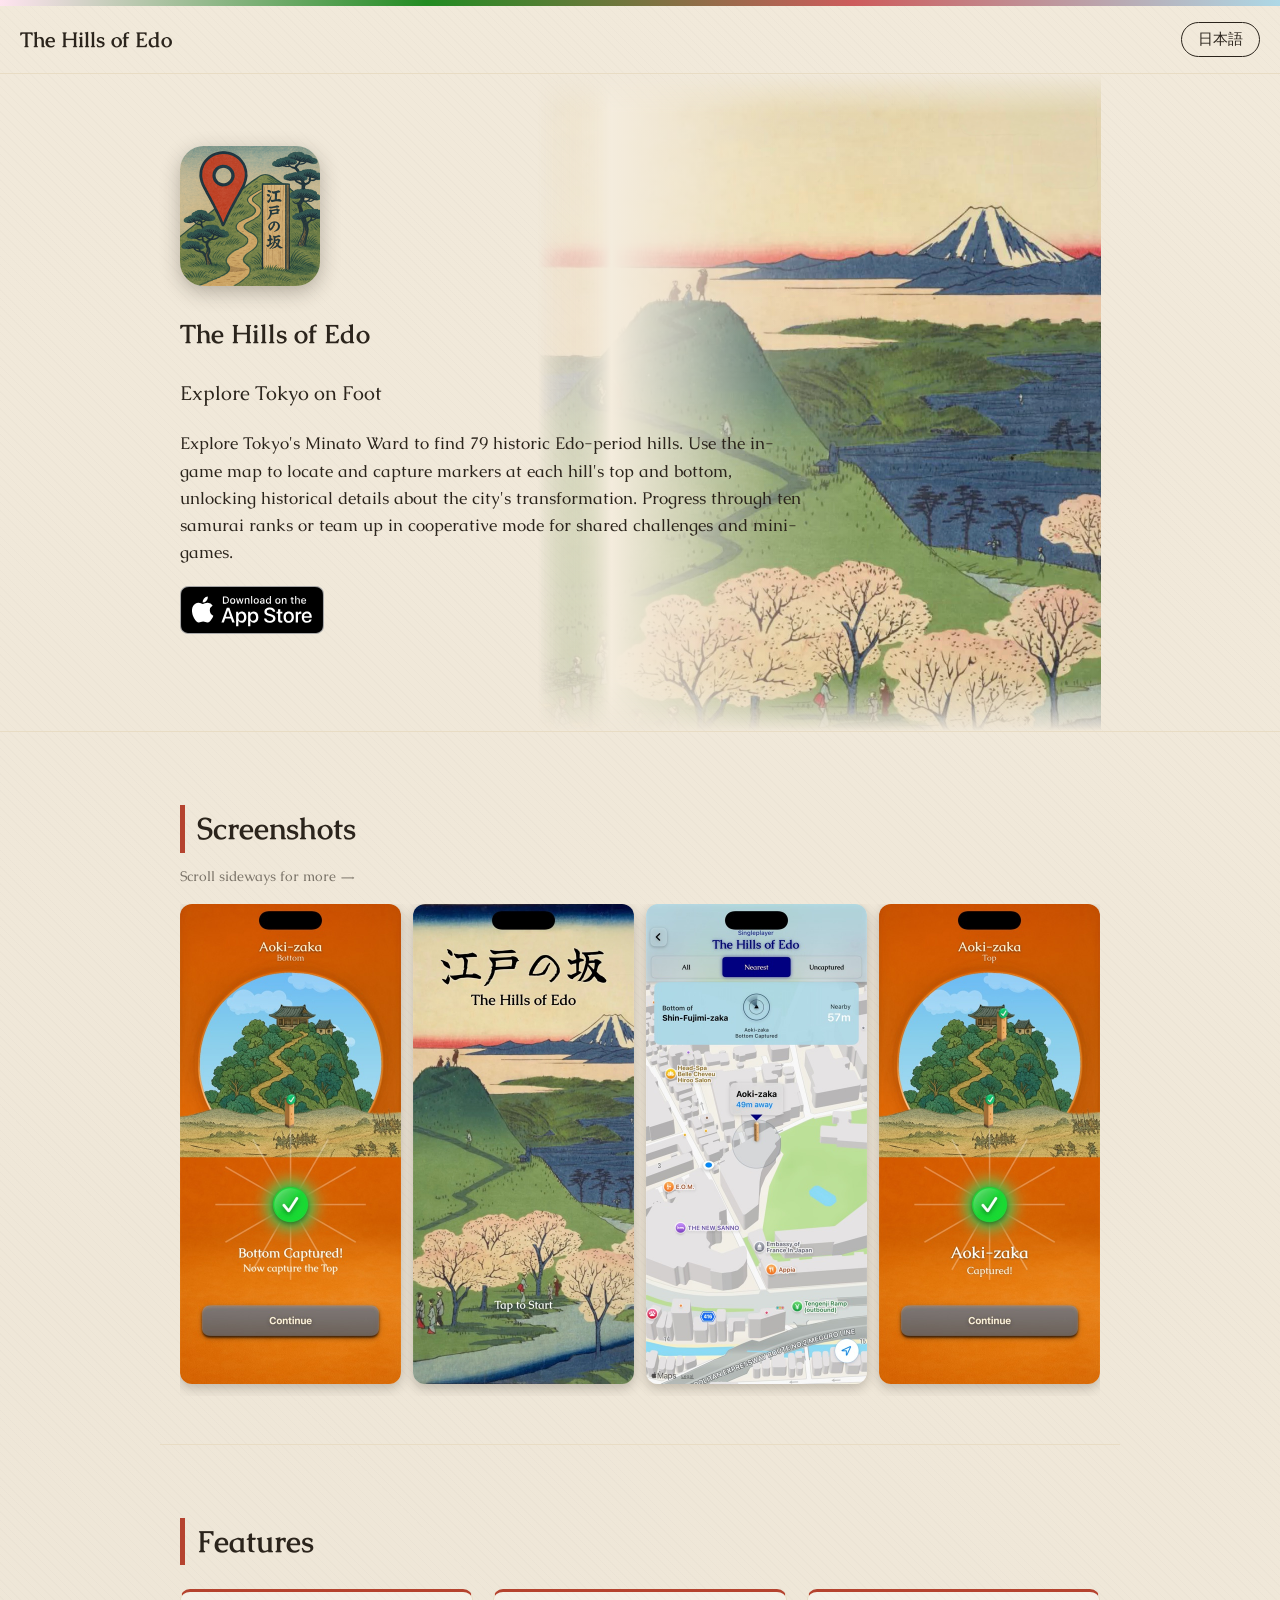
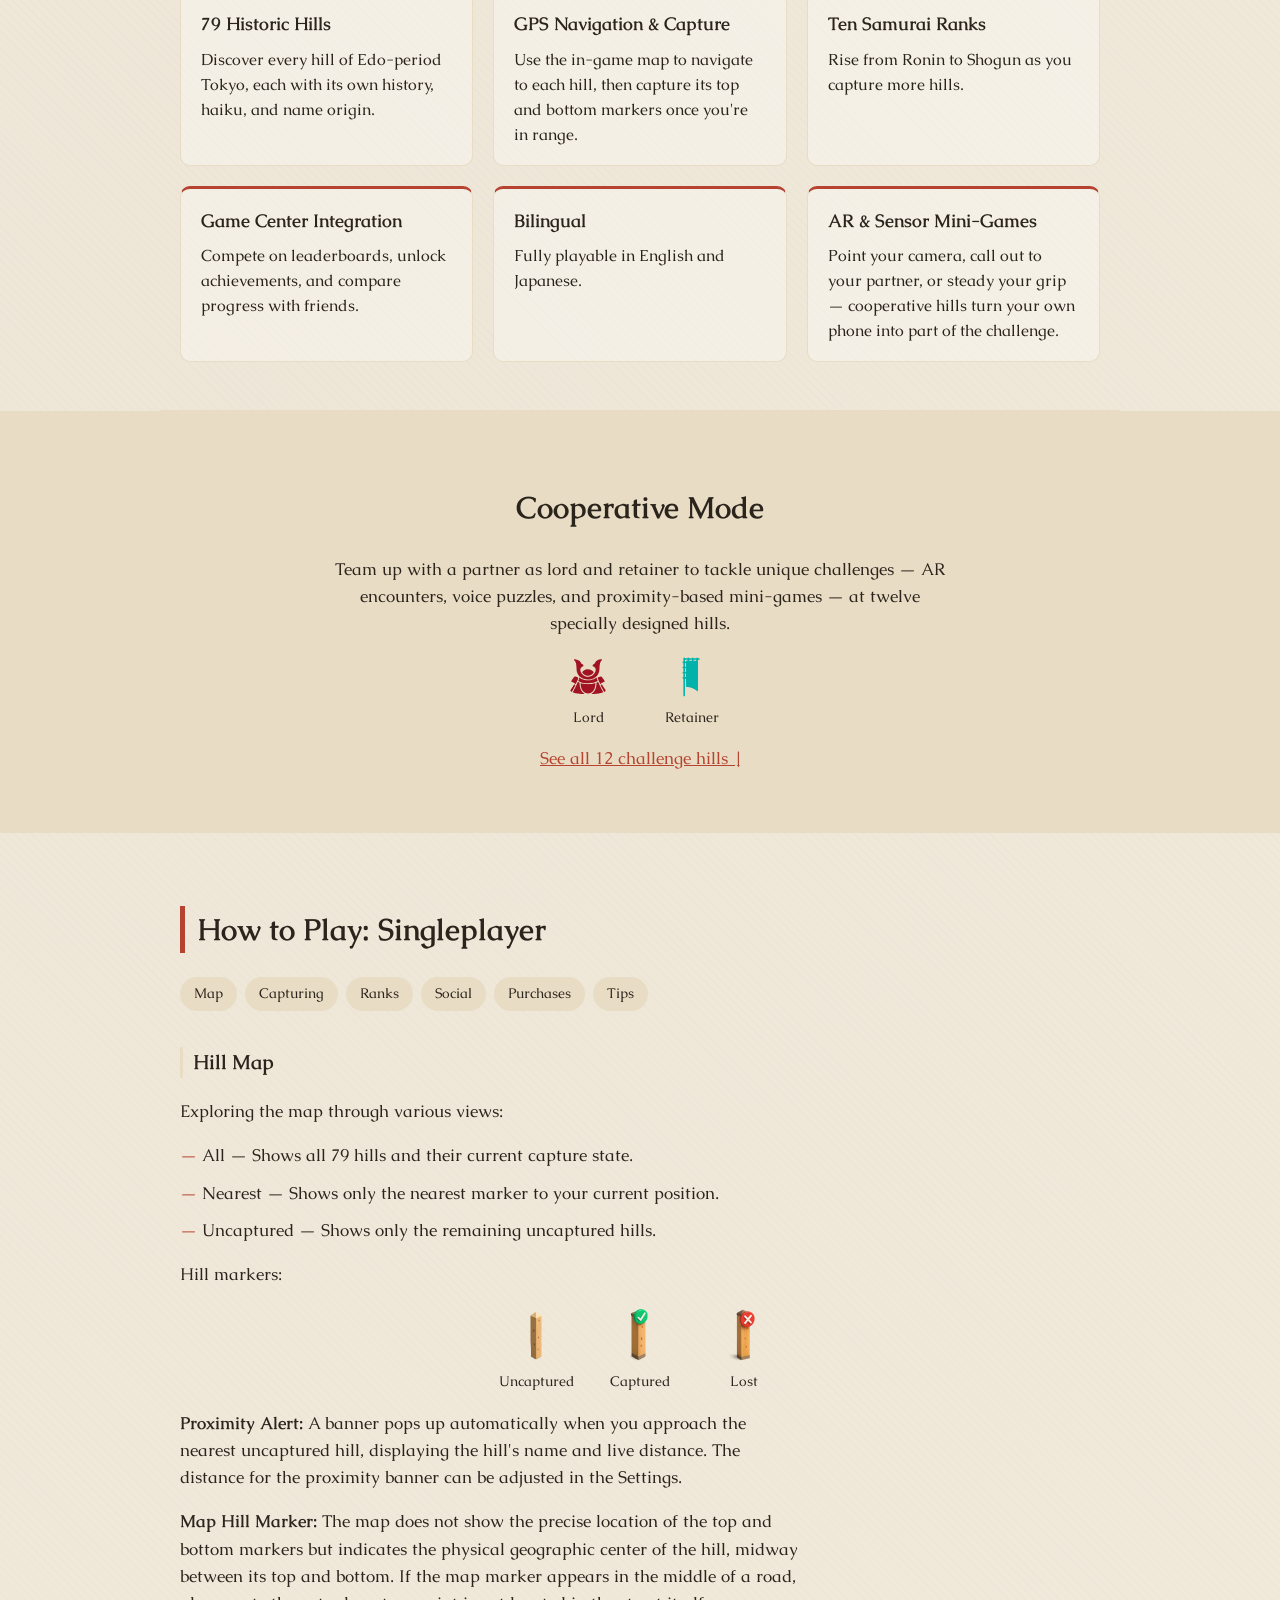
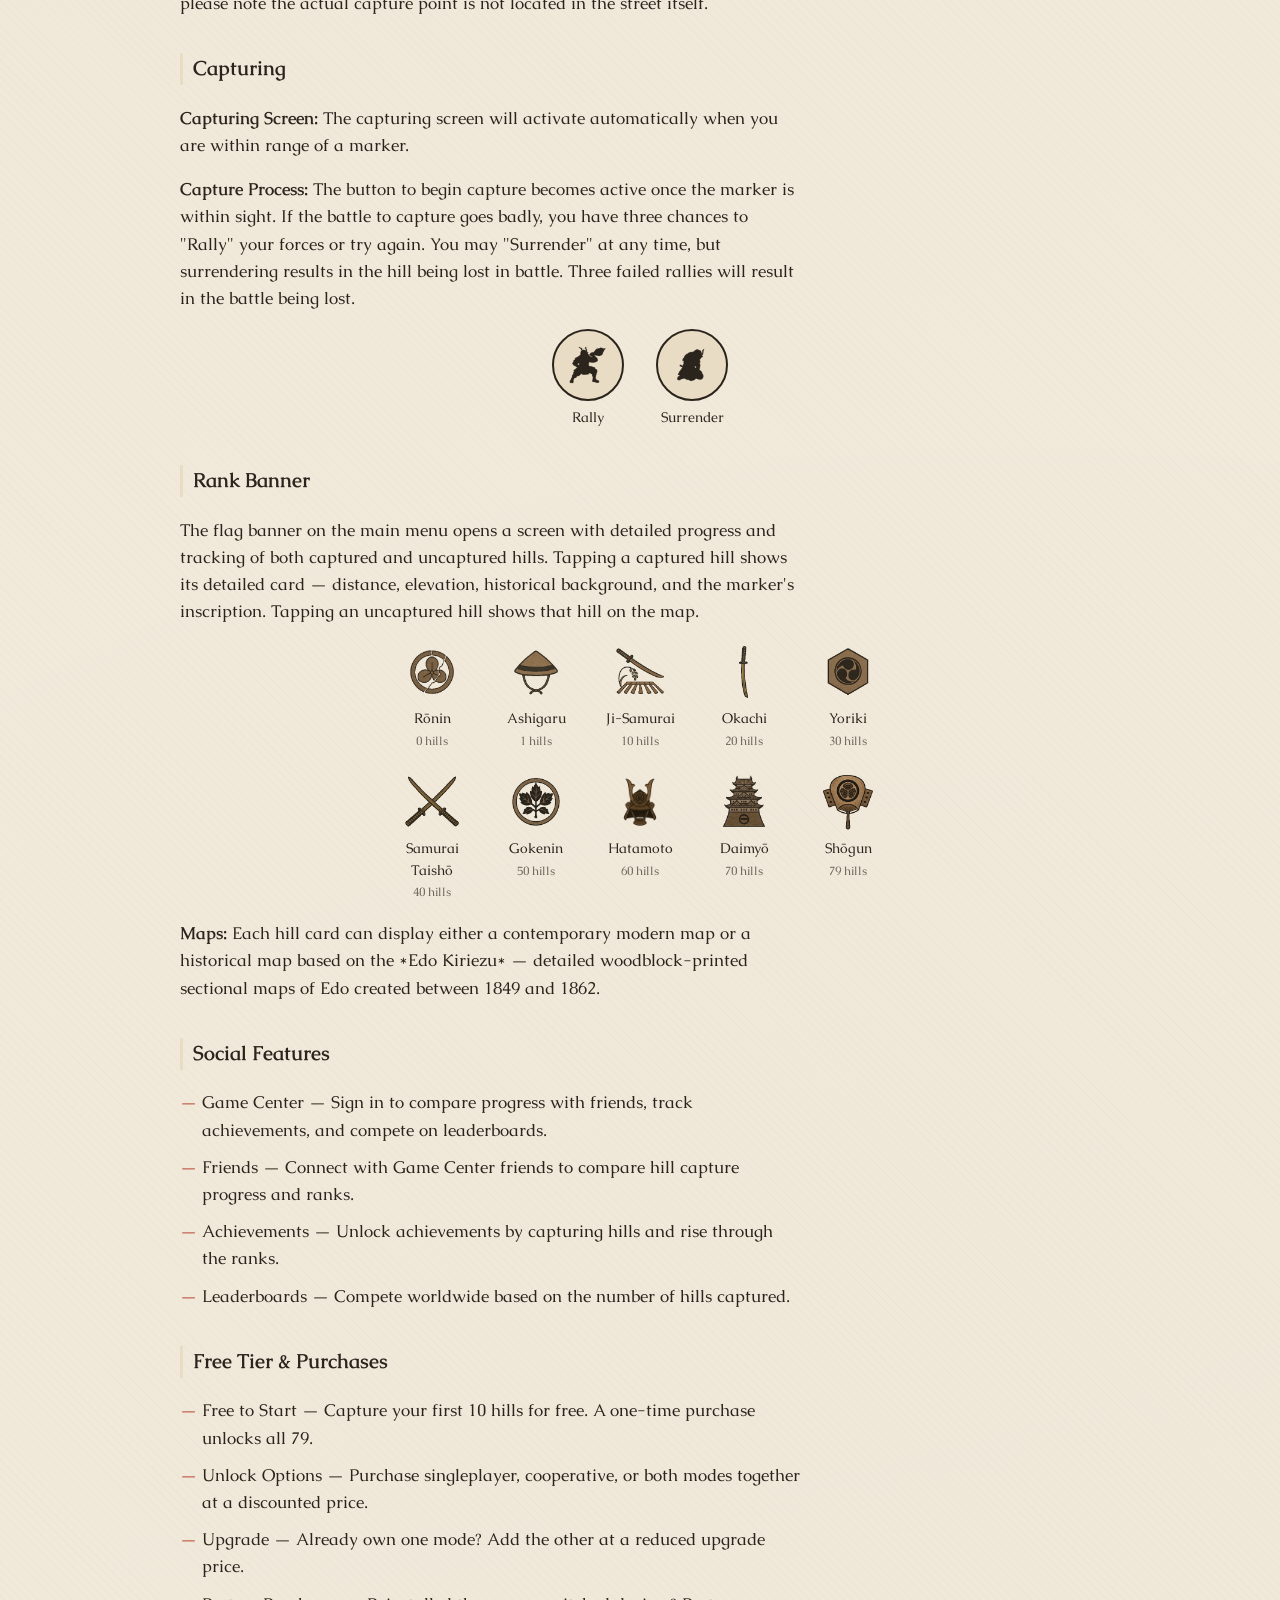
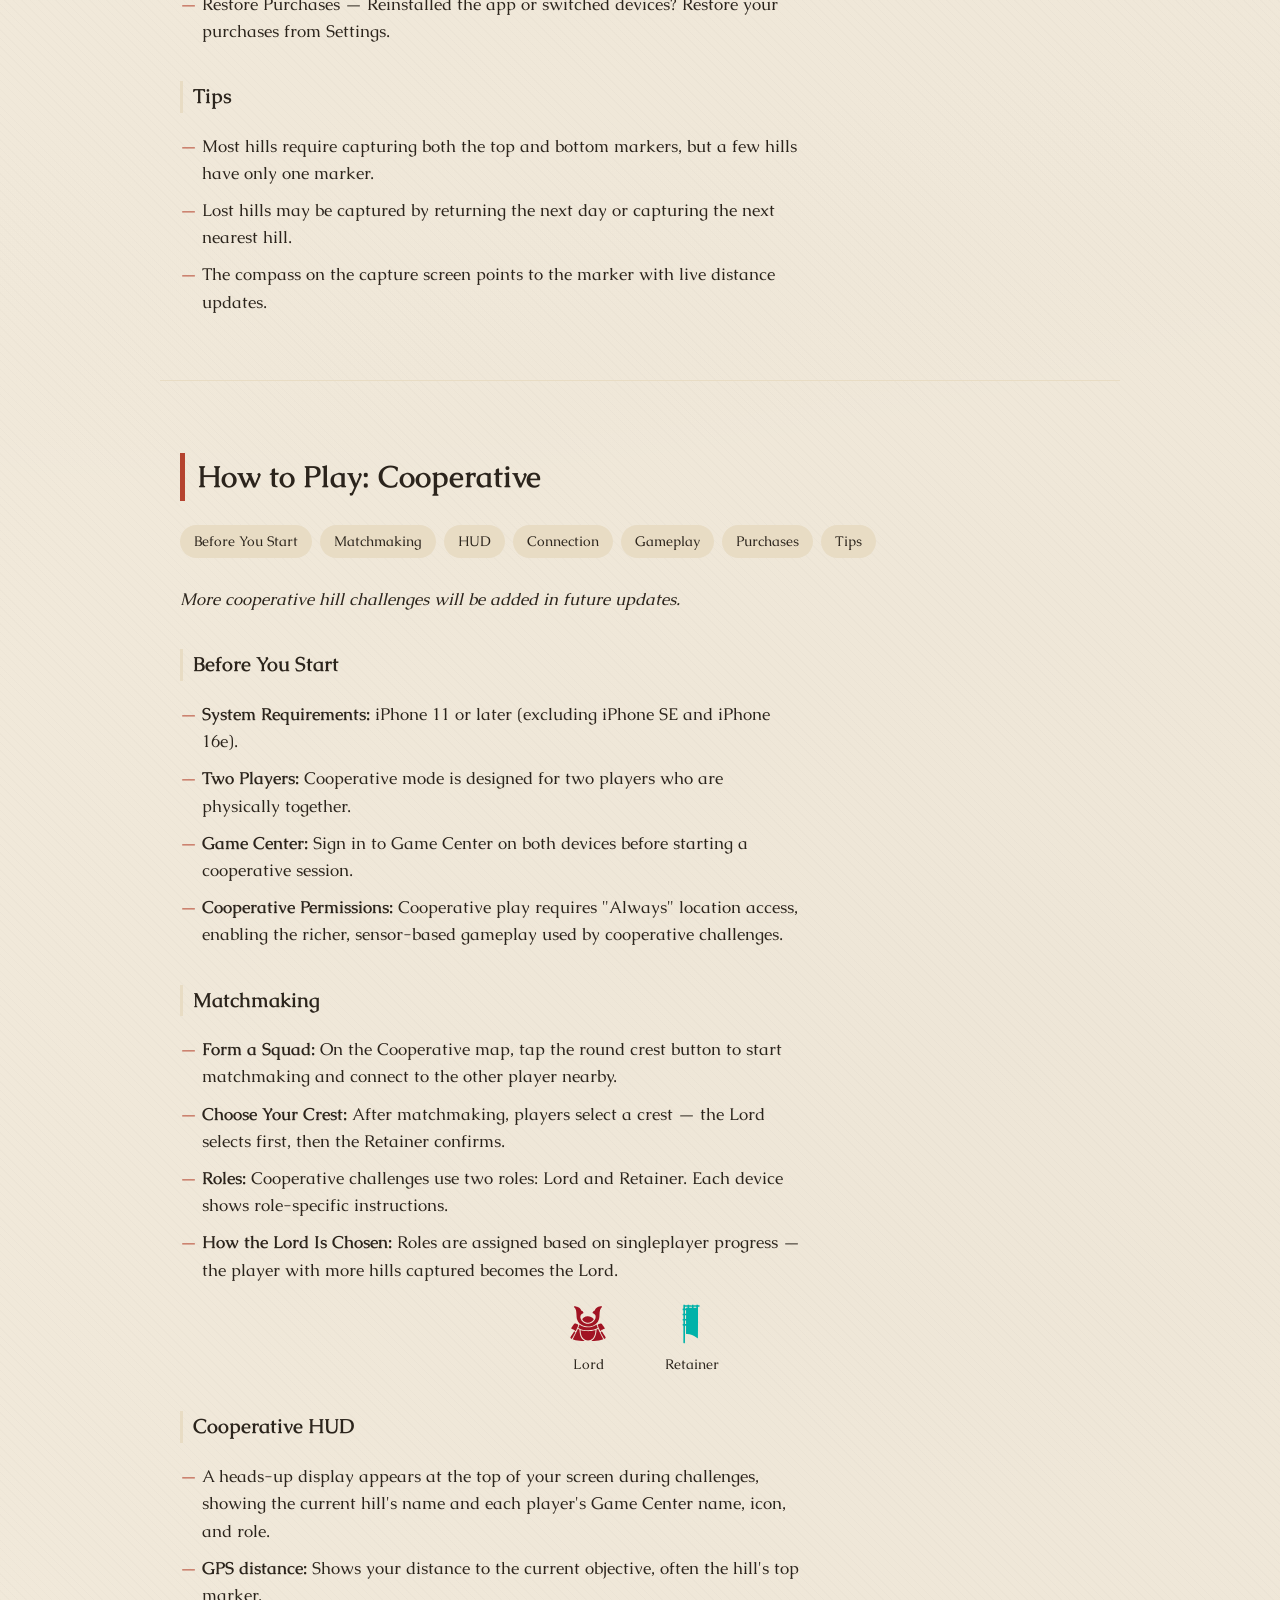
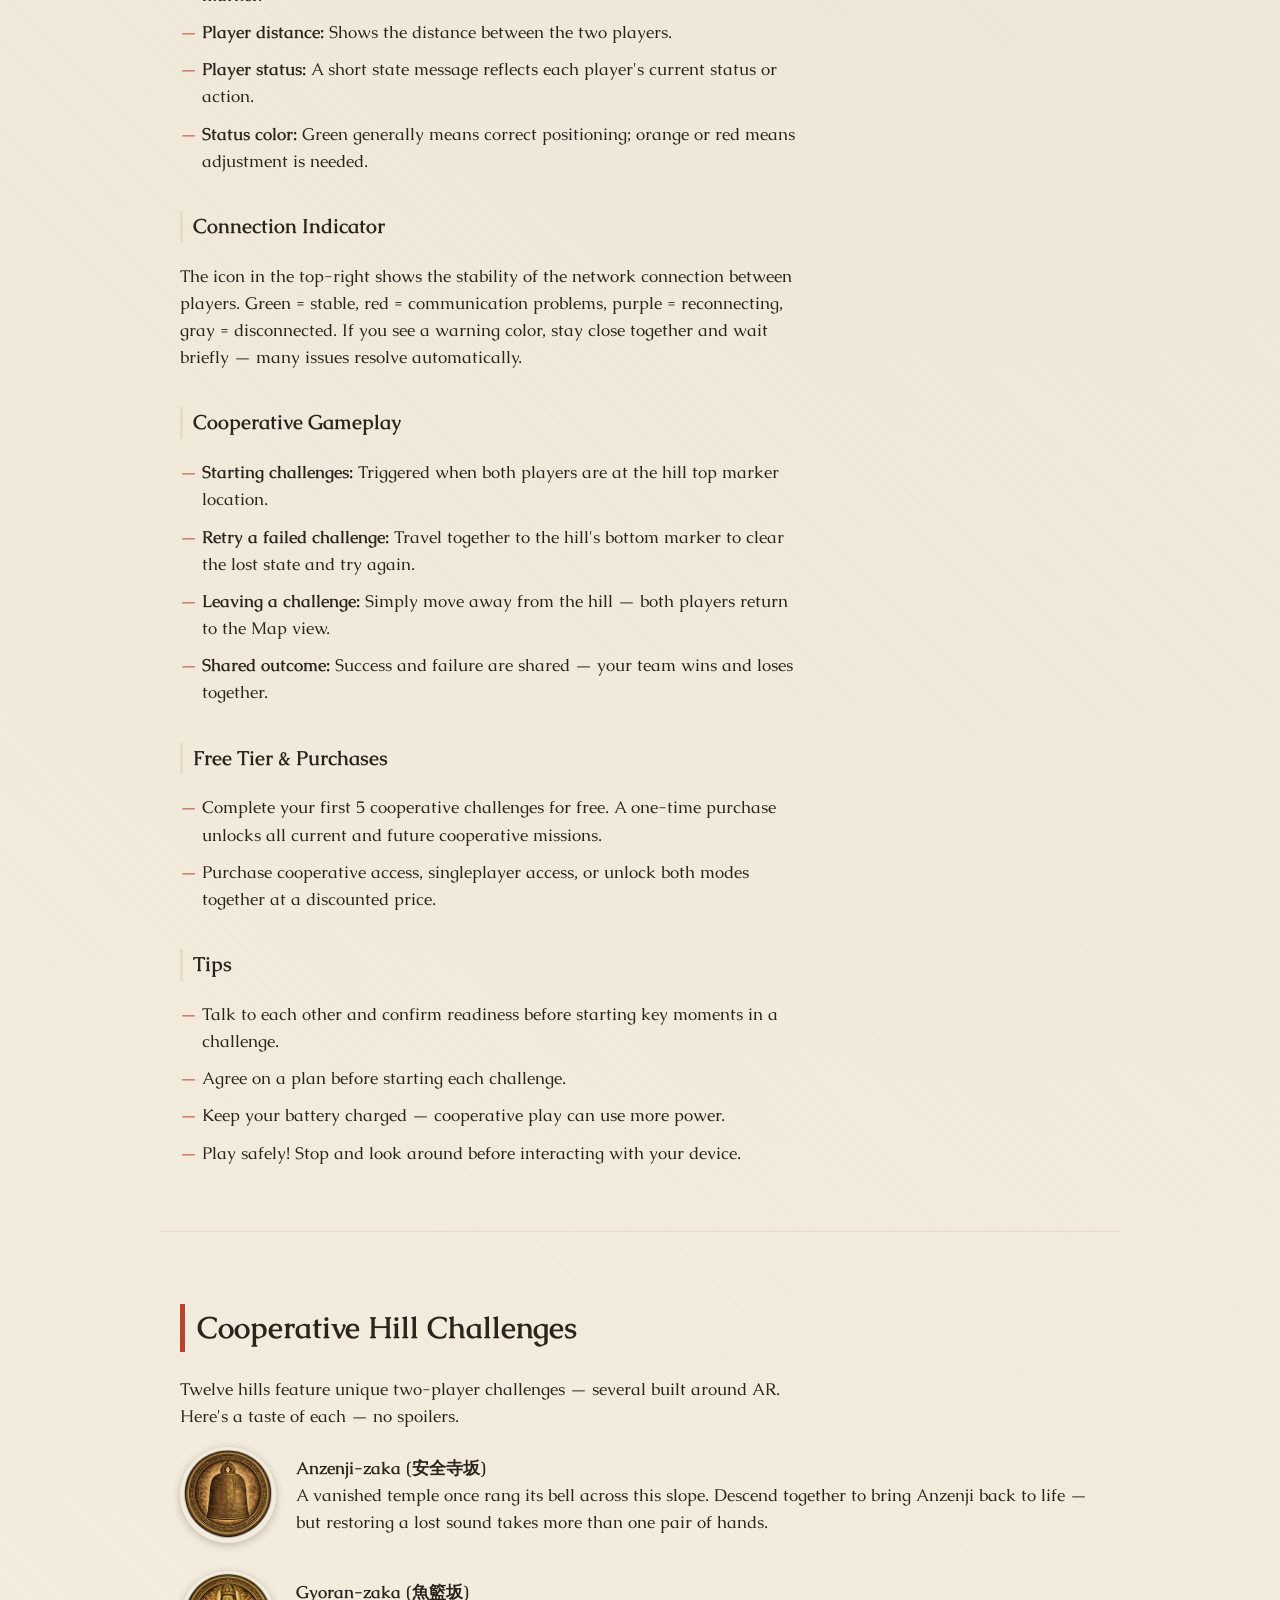
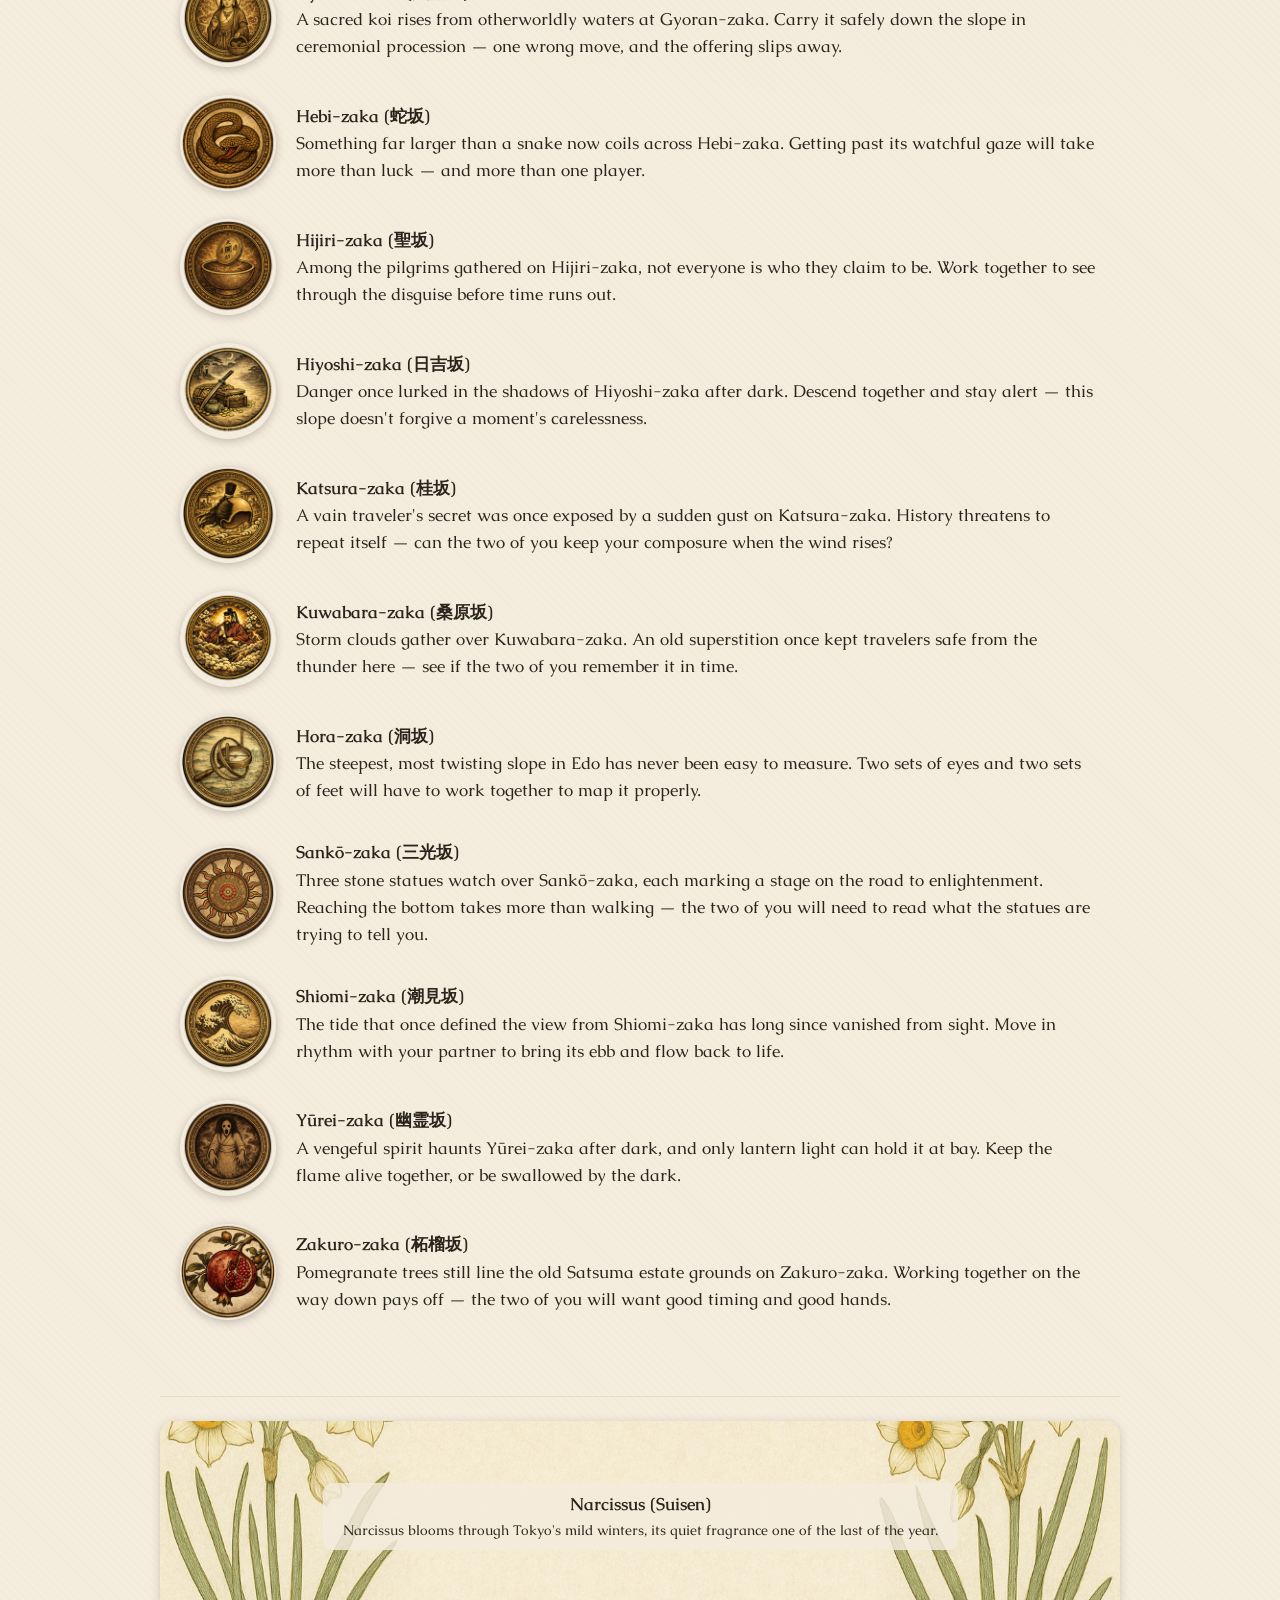
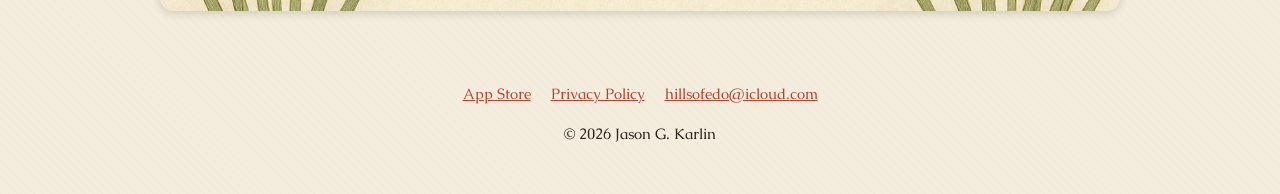
==== commit 680d4916: "Replace screenshot-gallery fade overlay with a plain text hint The gradient I added as a scroll affo" ====
--- a/index.html
+++ b/index.html
@@ -88,6 +88,10 @@
         <span data-lang="en">Screenshots</span>
         <span data-lang="ja">スクリーンショット</span>
       </h2>
+      <p class="scroll-note">
+        <span data-lang="en">Scroll sideways for more &#8594;</span>
+        <span data-lang="ja">横にスクロールしてご覧ください &#8594;</span>
+      </p>
       <div data-lang="en" class="shot-row-wrap">
       <div class="shot-row">
         <img src="assets/screenshots/en/en-01.jpg" alt="Bottom marker of Aoki-zaka captured, prompting the player to capture the Top next" width="442" height="960" loading="lazy" decoding="async" style="height: 480px; border-radius: 12px; box-shadow: 0 4px 12px rgba(43,36,28,0.25);">
@@ -101,7 +105,6 @@
         <img src="assets/screenshots/en/en-09.jpg" alt="Historical Edo-period map overlay for Aoki-zaka" width="442" height="960" loading="lazy" decoding="async" style="height: 480px; border-radius: 12px; box-shadow: 0 4px 12px rgba(43,36,28,0.25);">
         <img src="assets/screenshots/en/en-10.jpg" alt="Main menu showing the Rōnin rank banner with 0 hills captured" width="442" height="960" loading="lazy" decoding="async" style="height: 480px; border-radius: 12px; box-shadow: 0 4px 12px rgba(43,36,28,0.25);">
       </div>
-      <span class="scroll-hint" aria-hidden="true">&#8594;</span>
       </div>
       <div data-lang="ja" class="shot-row-wrap">
       <div class="shot-row">
@@ -118,7 +121,6 @@
         <img src="assets/screenshots/ja/ja-11.jpg" alt="青木坂の麓の標識を確保した画面（日本語表示）" width="442" height="960" loading="lazy" decoding="async" style="height: 480px; border-radius: 12px; box-shadow: 0 4px 12px rgba(43,36,28,0.25);">
         <img src="assets/screenshots/ja/ja-12.jpg" alt="浪人の位階を示すメインメニューの位階の旗（日本語表示）" width="442" height="960" loading="lazy" decoding="async" style="height: 480px; border-radius: 12px; box-shadow: 0 4px 12px rgba(43,36,28,0.25);">
       </div>
-      <span class="scroll-hint" aria-hidden="true">&#8594;</span>
       </div>
     </section>
     <section id="features" class="container">
--- a/css/style.css
+++ b/css/style.css
@@ -18,6 +18,9 @@
   --font-body: 'Caudex', serif;
 
   --max-width: 960px;
+  /* Single body-text measure. Fixed px, not ch: ch scales with each
+     element's own font-size, which silently widens larger-type blocks. */
+  --measure: 621px;
 }
 
 * { box-sizing: border-box; }
@@ -33,7 +36,7 @@
 }
 
 p {
-  max-width: 68ch;
+  max-width: var(--measure);
 }
 footer.site-footer p {
   max-width: none;
@@ -63,6 +66,7 @@
   list-style: none;
   margin: 0 0 16px;
   padding: 0;
+  max-width: var(--measure);
 }
 ul:not(#coop-hills ul) li {
   position: relative;
@@ -107,30 +111,13 @@
   margin-top: 36px;
 }
 
-.shot-row-wrap {
-  position: relative;
-}
-.shot-row-wrap::after {
-  content: '';
-  position: absolute;
-  top: 0;
-  right: 0;
-  bottom: 12px;
-  width: 56px;
-  background: linear-gradient(to right, transparent, var(--washi) 80%);
-  pointer-events: none;
-  z-index: 1;
-}
-.scroll-hint {
-  position: absolute;
-  top: calc(50% - 6px);
-  right: 10px;
-  transform: translateY(-50%);
-  font-size: 1.4rem;
-  color: var(--ink);
-  opacity: 0.5;
-  pointer-events: none;
-  z-index: 2;
+/* Scroll affordance lives in text below the heading, not as an overlay:
+   a gradient painted over the last screenshot reads as a damaged image. */
+.scroll-note {
+  margin: -12px 0 16px;
+  font-size: 0.85rem;
+  color: var(--ink);
+  opacity: 0.6;
 }
 .shot-row {
   display: flex;
@@ -347,17 +334,20 @@
   position: absolute;
   top: 0;
   bottom: 0;
-  left: 36%;
-  right: 6%;
+  left: 42%;
+  right: 14%;
+  overflow: hidden;
   z-index: 0;
-  mask-image: linear-gradient(to bottom, transparent 0%, black 10%, black 88%, transparent 100%);
-  -webkit-mask-image: linear-gradient(to bottom, transparent 0%, black 10%, black 88%, transparent 100%);
+  mask-image: linear-gradient(to bottom, transparent 0%, black 6%, black 92%, transparent 100%);
+  -webkit-mask-image: linear-gradient(to bottom, transparent 0%, black 6%, black 92%, transparent 100%);
 }
 .hero-bg img {
-  width: 100%;
+  width: 102%;
   height: 100%;
   object-fit: cover;
-  object-position: 78% 22%;
+  object-position: 38% 32%;
+  mask-image: linear-gradient(to right, transparent 0%, black 14%);
+  -webkit-mask-image: linear-gradient(to right, transparent 0%, black 14%);
 }
 .hero-bg::after {
   content: '';
@@ -365,12 +355,12 @@
   inset: 0;
   background: linear-gradient(
     to right,
-    var(--washi) 0%,
-    var(--washi) 22%,
-    rgba(244, 236, 221, 0.85) 36%,
-    rgba(244, 236, 221, 0.4) 52%,
-    rgba(244, 236, 221, 0.05) 70%,
-    transparent 85%
+    transparent 0%,
+    var(--washi) 13%,
+    rgba(244, 236, 221, 0.7) 26%,
+    rgba(244, 236, 221, 0.25) 42%,
+    rgba(244, 236, 221, 0.05) 58%,
+    transparent 75%
   );
 }
 .hero-text {
@@ -381,7 +371,7 @@
   padding-bottom: 72px;
 }
 .hero-text > * {
-  max-width: 540px;
+  max-width: var(--measure);
 }
 @media (max-width: 720px) {
   #hero {
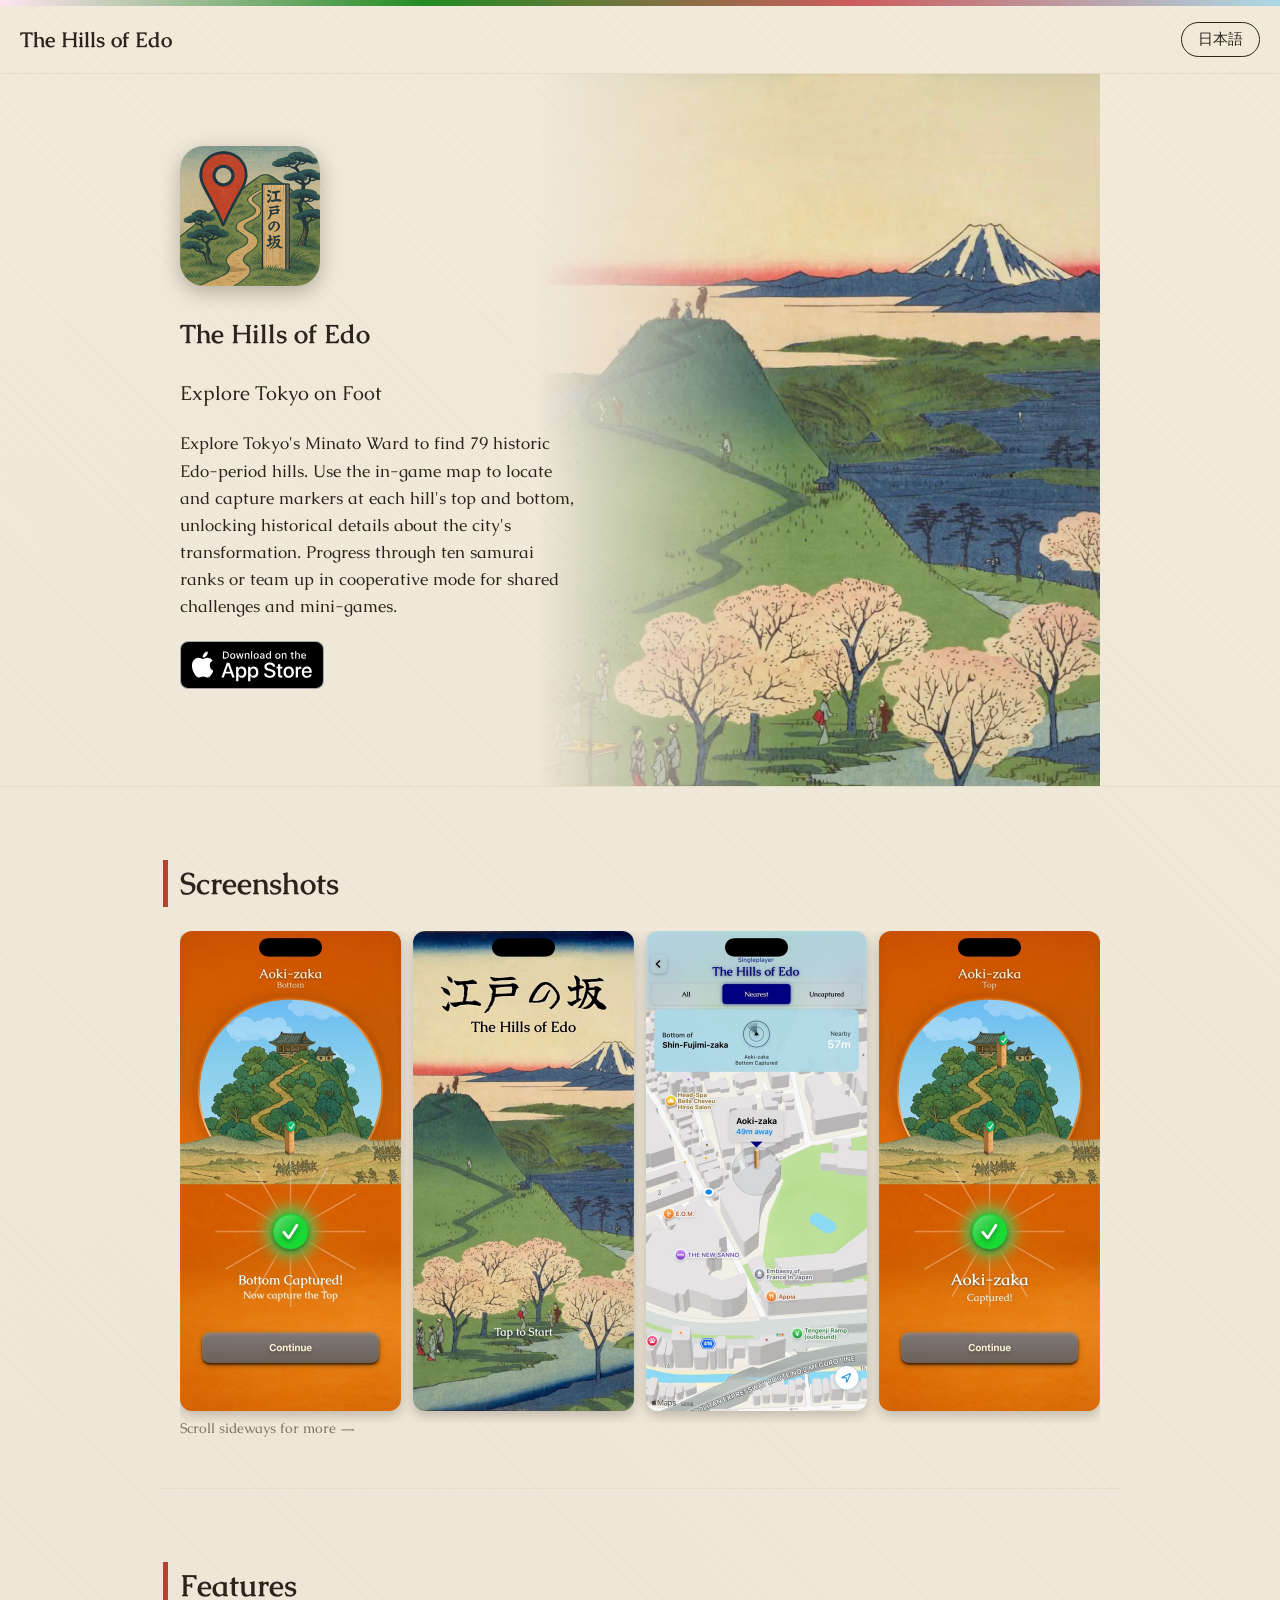
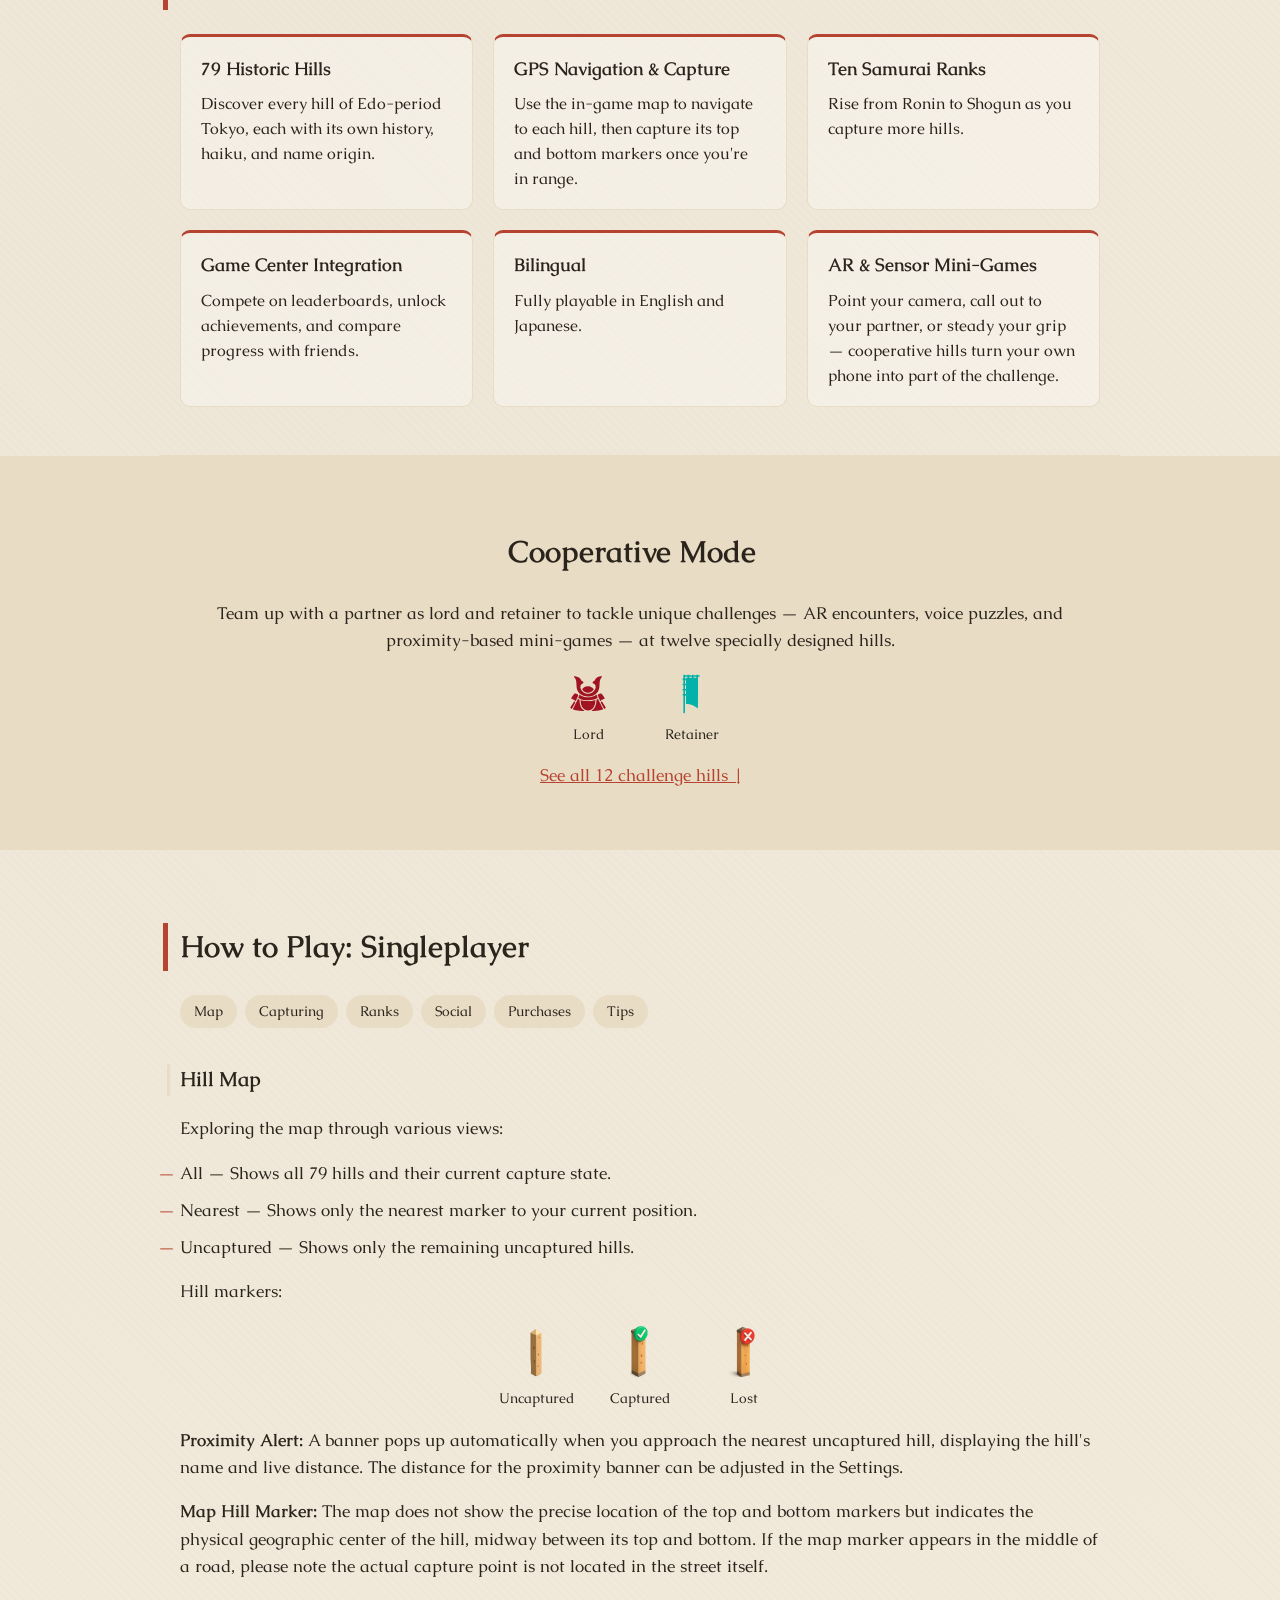
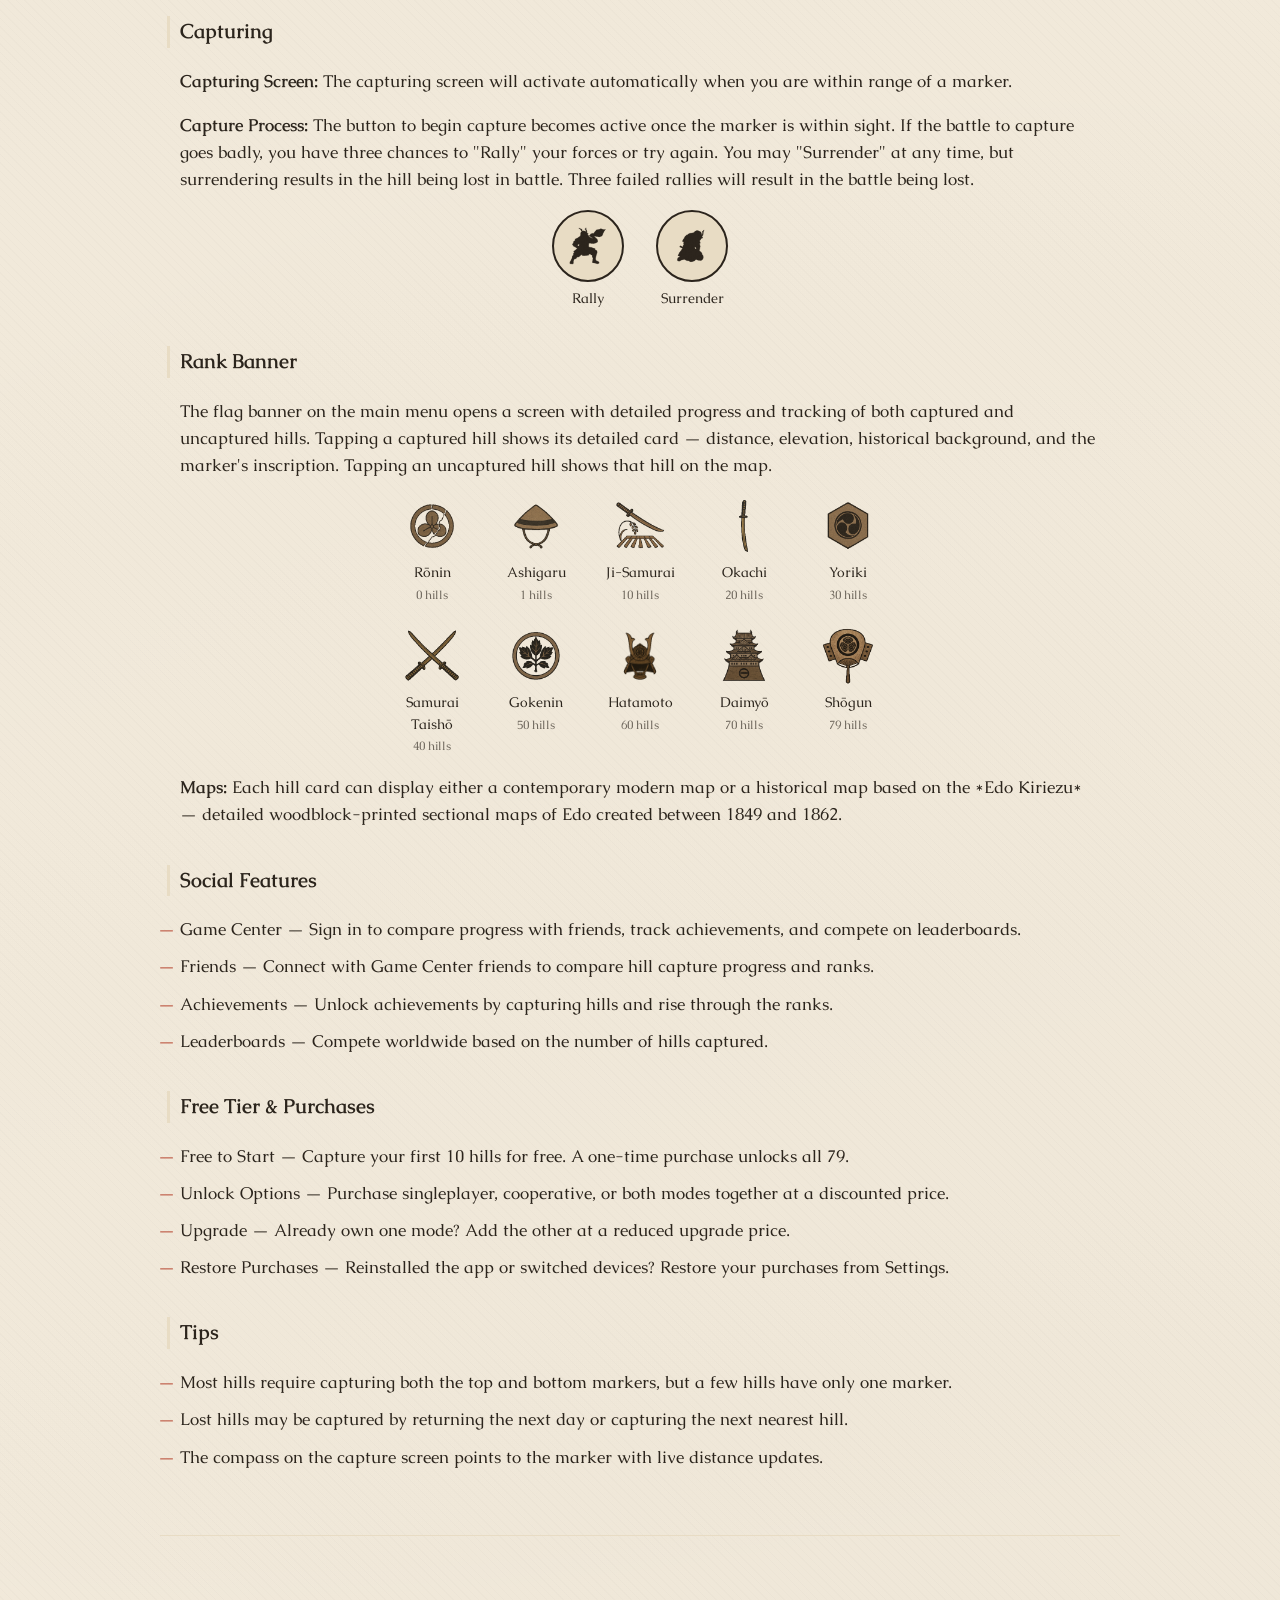
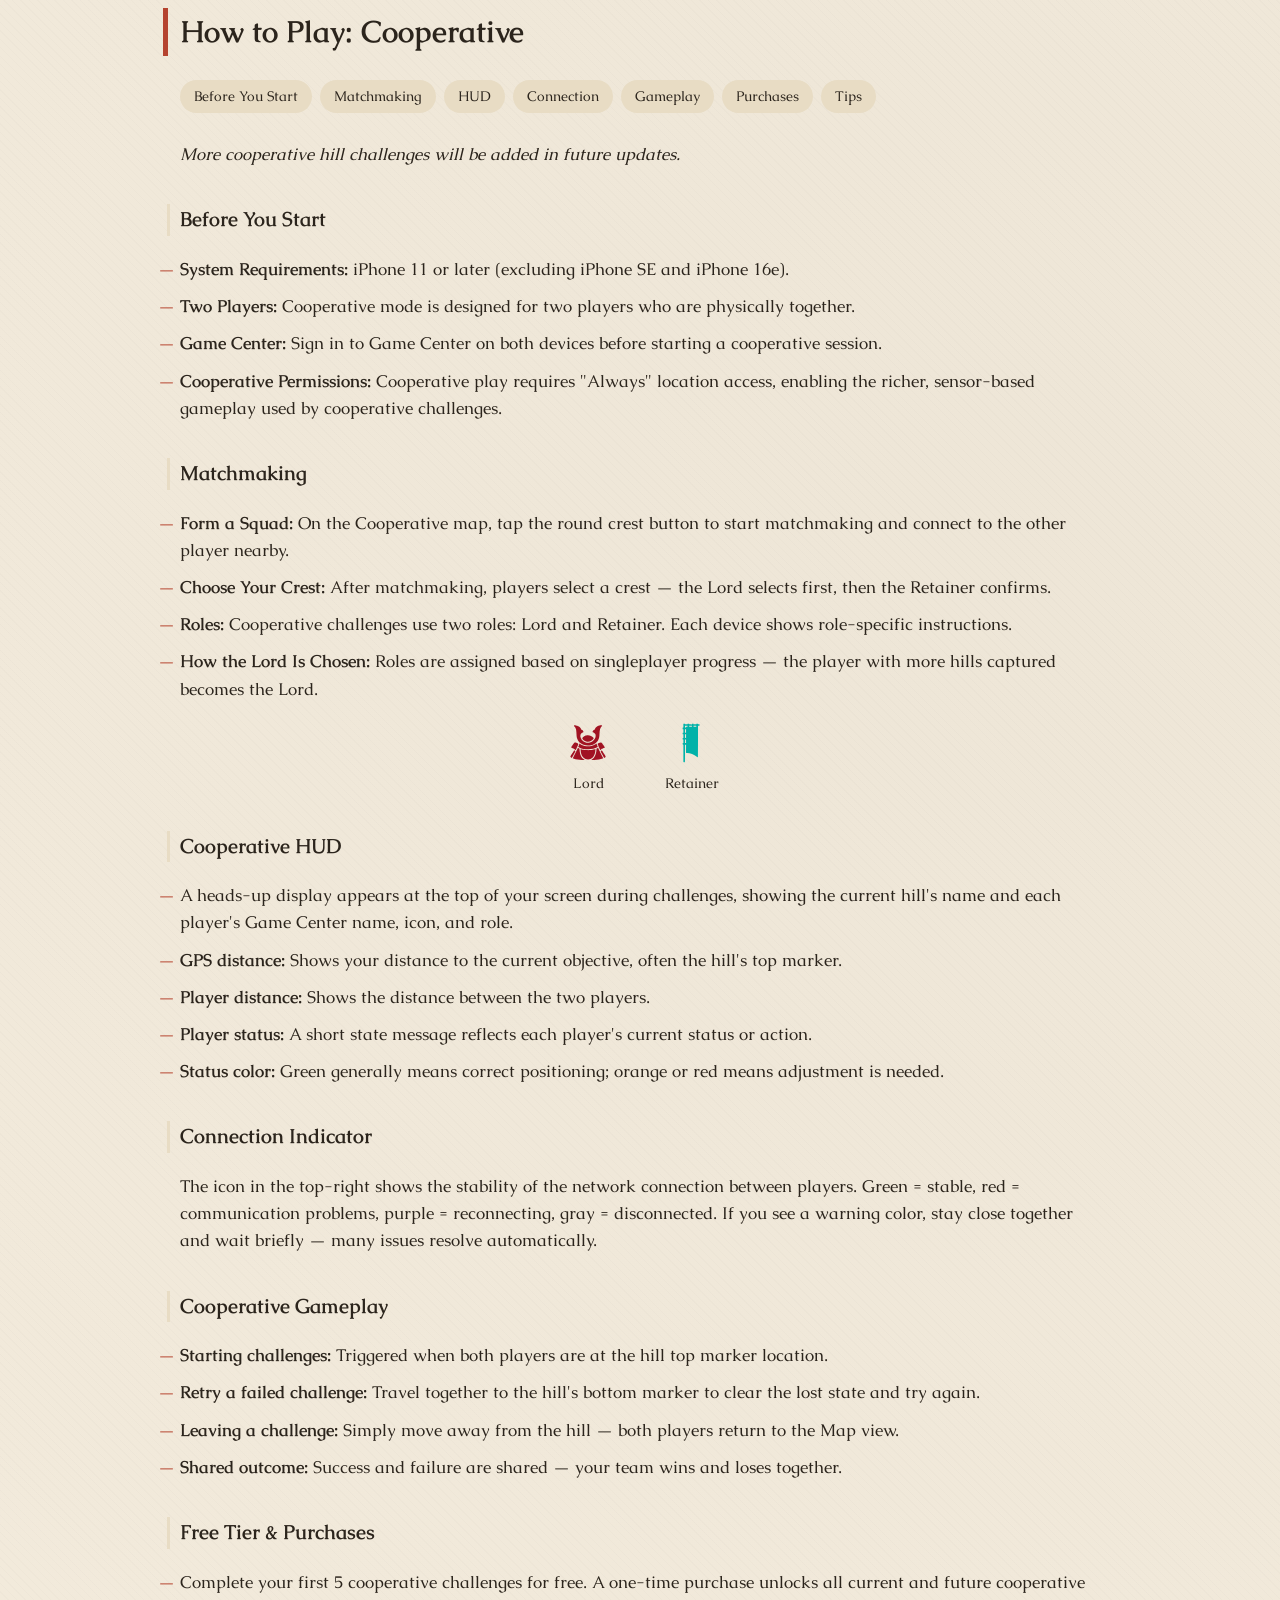
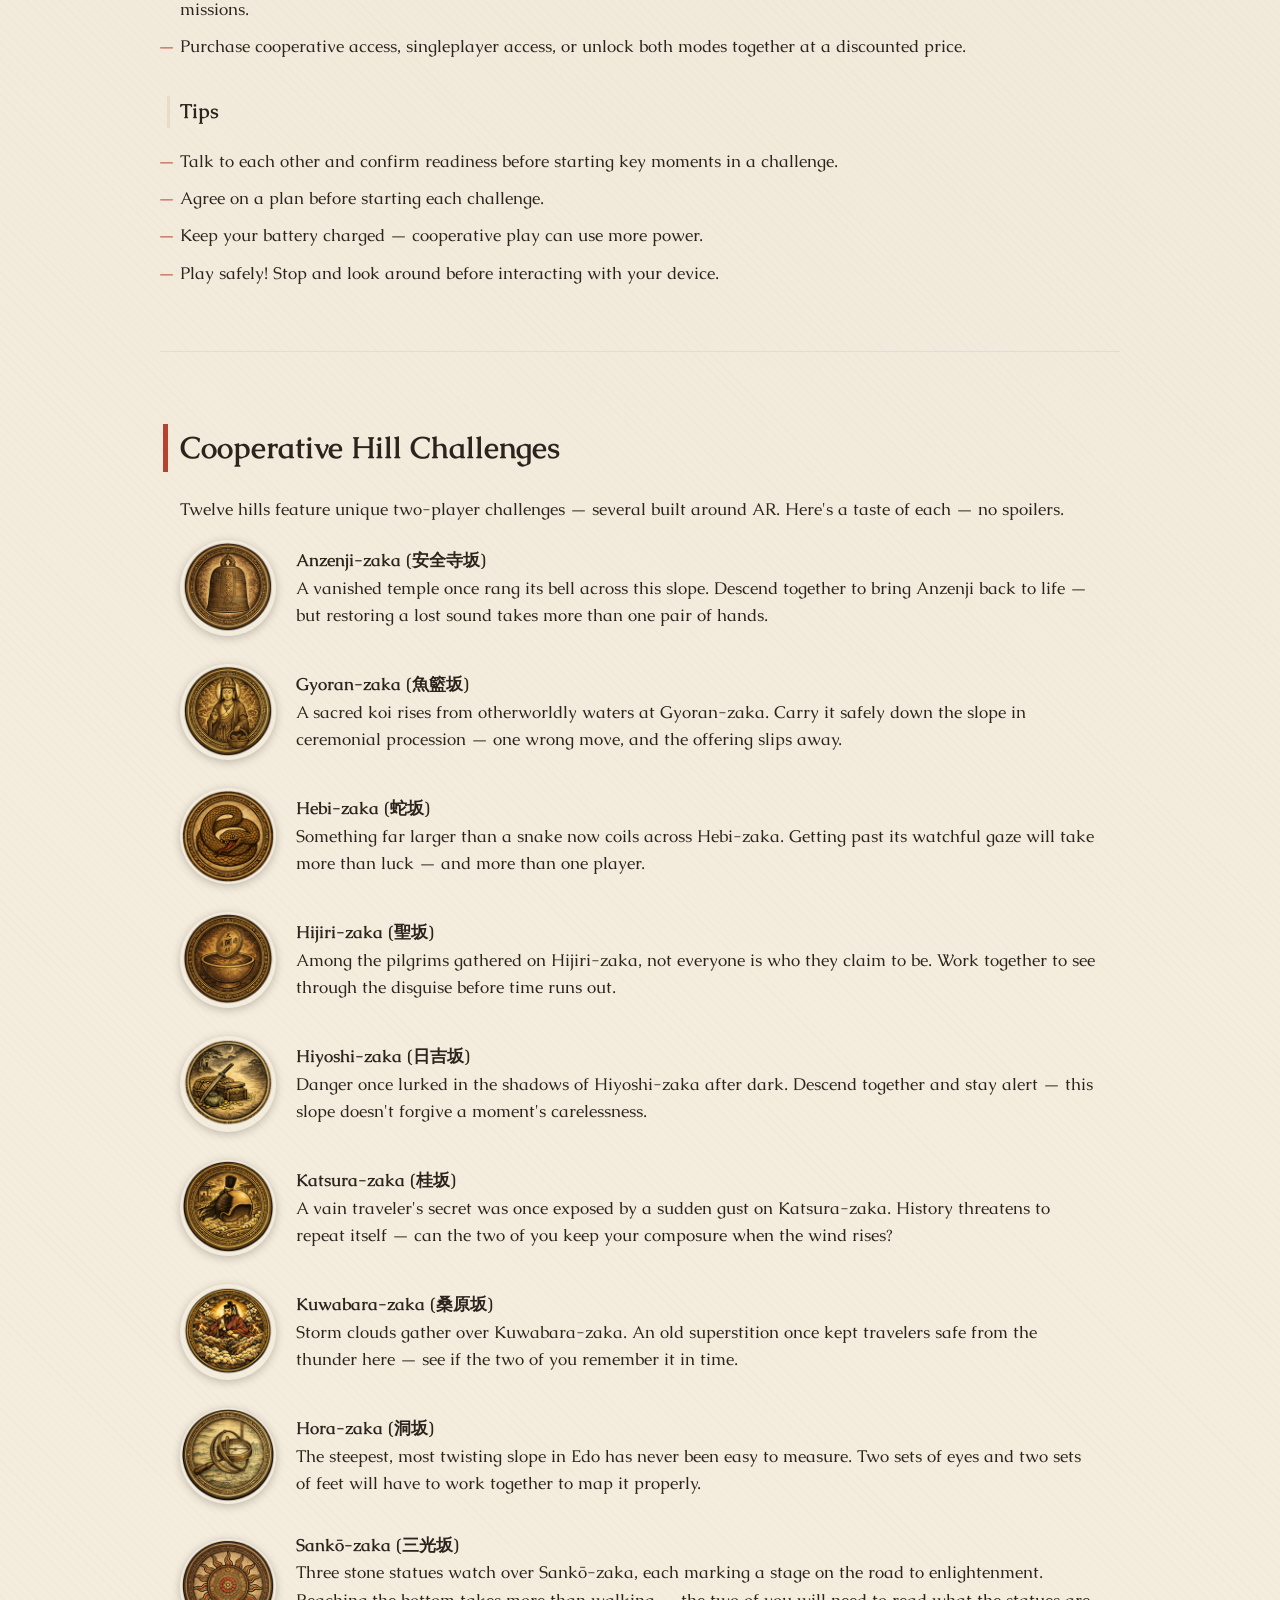
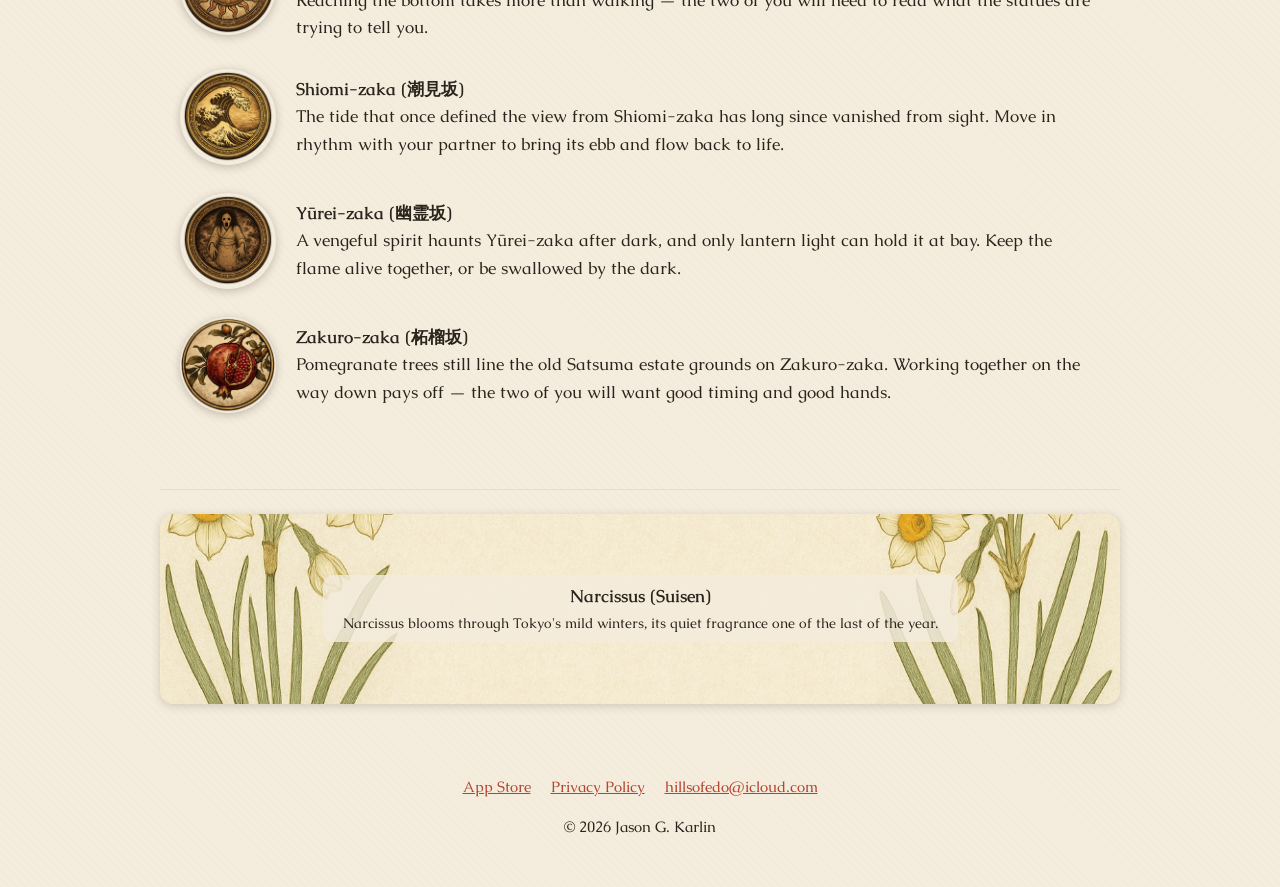
==== commit f1cfb704: "Wrap banner copy early, deepen the fade, move scroll note below shots - Banner description caps at 4" ====
--- a/index.html
+++ b/index.html
@@ -88,10 +88,6 @@
         <span data-lang="en">Screenshots</span>
         <span data-lang="ja">スクリーンショット</span>
       </h2>
-      <p class="scroll-note">
-        <span data-lang="en">Scroll sideways for more &#8594;</span>
-        <span data-lang="ja">横にスクロールしてご覧ください &#8594;</span>
-      </p>
       <div data-lang="en" class="shot-row-wrap">
       <div class="shot-row">
         <img src="assets/screenshots/en/en-01.jpg" alt="Bottom marker of Aoki-zaka captured, prompting the player to capture the Top next" width="442" height="960" loading="lazy" decoding="async" style="height: 480px; border-radius: 12px; box-shadow: 0 4px 12px rgba(43,36,28,0.25);">
@@ -122,6 +118,10 @@
         <img src="assets/screenshots/ja/ja-12.jpg" alt="浪人の位階を示すメインメニューの位階の旗（日本語表示）" width="442" height="960" loading="lazy" decoding="async" style="height: 480px; border-radius: 12px; box-shadow: 0 4px 12px rgba(43,36,28,0.25);">
       </div>
       </div>
+      <p class="scroll-note">
+        <span data-lang="en">Scroll sideways for more &#8594;</span>
+        <span data-lang="ja">横にスクロールしてご覧ください &#8594;</span>
+      </p>
     </section>
     <section id="features" class="container">
       <h2>
--- a/css/style.css
+++ b/css/style.css
@@ -18,9 +18,9 @@
   --font-body: 'Caudex', serif;
 
   --max-width: 960px;
-  /* Single body-text measure. Fixed px, not ch: ch scales with each
-     element's own font-size, which silently widens larger-type blocks. */
-  --measure: 621px;
+  /* Body text fills the same content column as the screenshot row,
+     feature grid, and headings — one column, one width, page-wide. */
+  --measure: none;
 }
 
 * { box-sizing: border-box; }
@@ -70,14 +70,16 @@
 }
 ul:not(#coop-hills ul) li {
   position: relative;
-  padding-left: 22px;
+  padding-left: 0;
   margin-bottom: 10px;
 }
+/* Marker hangs in the gutter so list TEXT starts on the same left edge
+   as paragraph text — one column, one left edge. */
 ul:not(#coop-hills ul) li::before {
   content: '—';
   color: var(--vermillion);
   position: absolute;
-  left: 0;
+  left: -22px;
 }
 
 .feature-grid {
@@ -105,16 +107,18 @@
   max-width: none;
 }
 
+/* Accent bar hangs in the gutter; heading text lands on the shared edge. */
 h3 {
   border-left: 3px solid var(--washi-dark);
   padding-left: 10px;
   margin-top: 36px;
+  margin-left: -13px;
 }
 
 /* Scroll affordance lives in text below the heading, not as an overlay:
    a gradient painted over the last screenshot reads as a damaged image. */
 .scroll-note {
-  margin: -12px 0 16px;
+  margin: -6px 0 0;
   font-size: 0.85rem;
   color: var(--ink);
   opacity: 0.6;
@@ -335,33 +339,22 @@
   top: 0;
   bottom: 0;
   left: 42%;
-  right: 14%;
+  /* Right edge lands exactly on the shared content column edge, so the
+     art aligns with the screenshot row and the text above/below it.
+     50% - (half container - container padding) = 50% - (480 - 20). */
+  right: max(20px, calc(50% - 460px));
   overflow: hidden;
   z-index: 0;
-  mask-image: linear-gradient(to bottom, transparent 0%, black 6%, black 92%, transparent 100%);
-  -webkit-mask-image: linear-gradient(to bottom, transparent 0%, black 6%, black 92%, transparent 100%);
+  /* The only effect on this element: one soft fade-in on the left.
+     Do not stack a second mask or an overlay gradient on top of it. */
+  mask-image: linear-gradient(to right, transparent 0%, black 45%);
+  -webkit-mask-image: linear-gradient(to right, transparent 0%, black 45%);
 }
 .hero-bg img {
   width: 102%;
   height: 100%;
   object-fit: cover;
   object-position: 38% 32%;
-  mask-image: linear-gradient(to right, transparent 0%, black 14%);
-  -webkit-mask-image: linear-gradient(to right, transparent 0%, black 14%);
-}
-.hero-bg::after {
-  content: '';
-  position: absolute;
-  inset: 0;
-  background: linear-gradient(
-    to right,
-    transparent 0%,
-    var(--washi) 13%,
-    rgba(244, 236, 221, 0.7) 26%,
-    rgba(244, 236, 221, 0.25) 42%,
-    rgba(244, 236, 221, 0.05) 58%,
-    transparent 75%
-  );
 }
 .hero-text {
   position: relative;
@@ -370,8 +363,15 @@
   padding-top: 72px;
   padding-bottom: 72px;
 }
+/* Top banner text uses the same full content column as every other
+   section — no separate narrower measure. */
 .hero-text > * {
   max-width: var(--measure);
+}
+/* The description wraps well before the artwork, so it only grazes the
+   left edge of the print rather than running across it. */
+.hero-text > p:not(.cta-row) {
+  max-width: 400px;
 }
 @media (max-width: 720px) {
   #hero {
@@ -470,6 +470,7 @@
   border-left: 5px solid var(--vermillion);
   padding-left: 12px;
   margin-bottom: 24px;
+  margin-left: -17px;
 }
 
 a { color: var(--vermillion); }
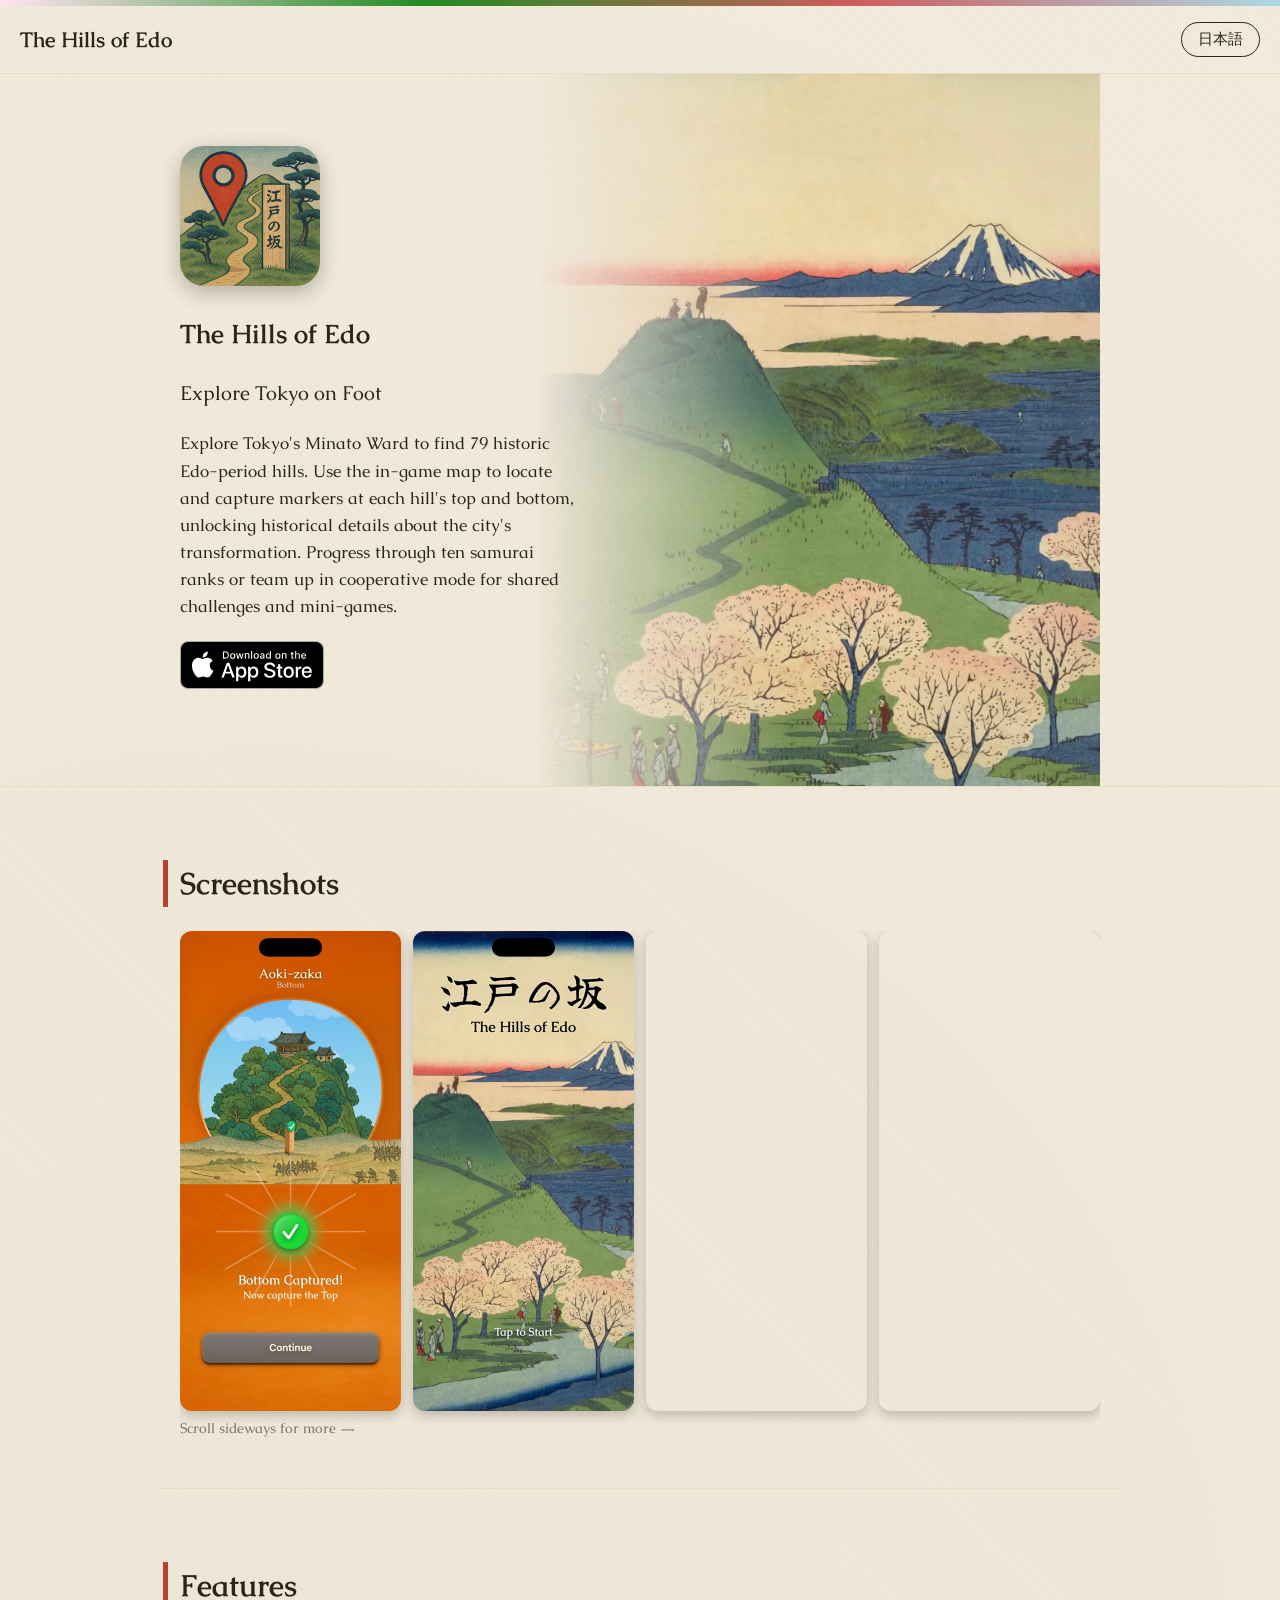
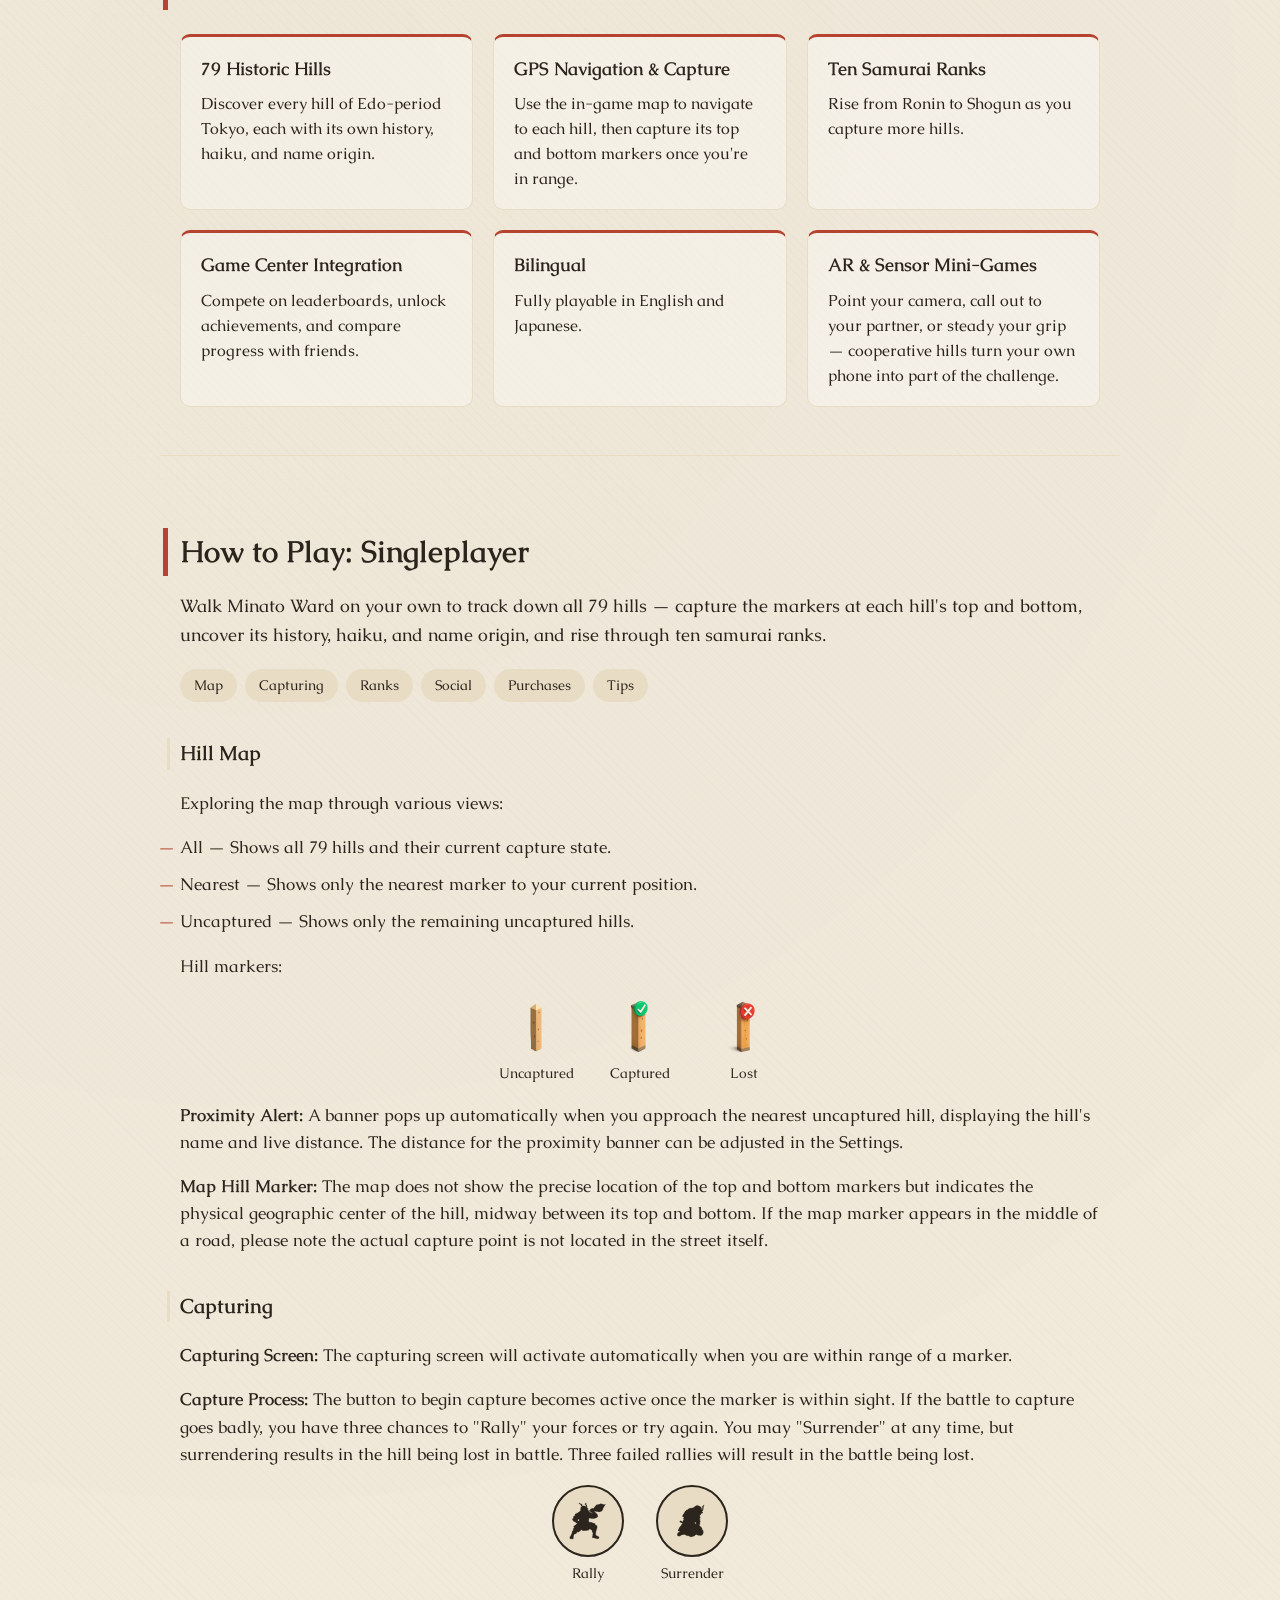
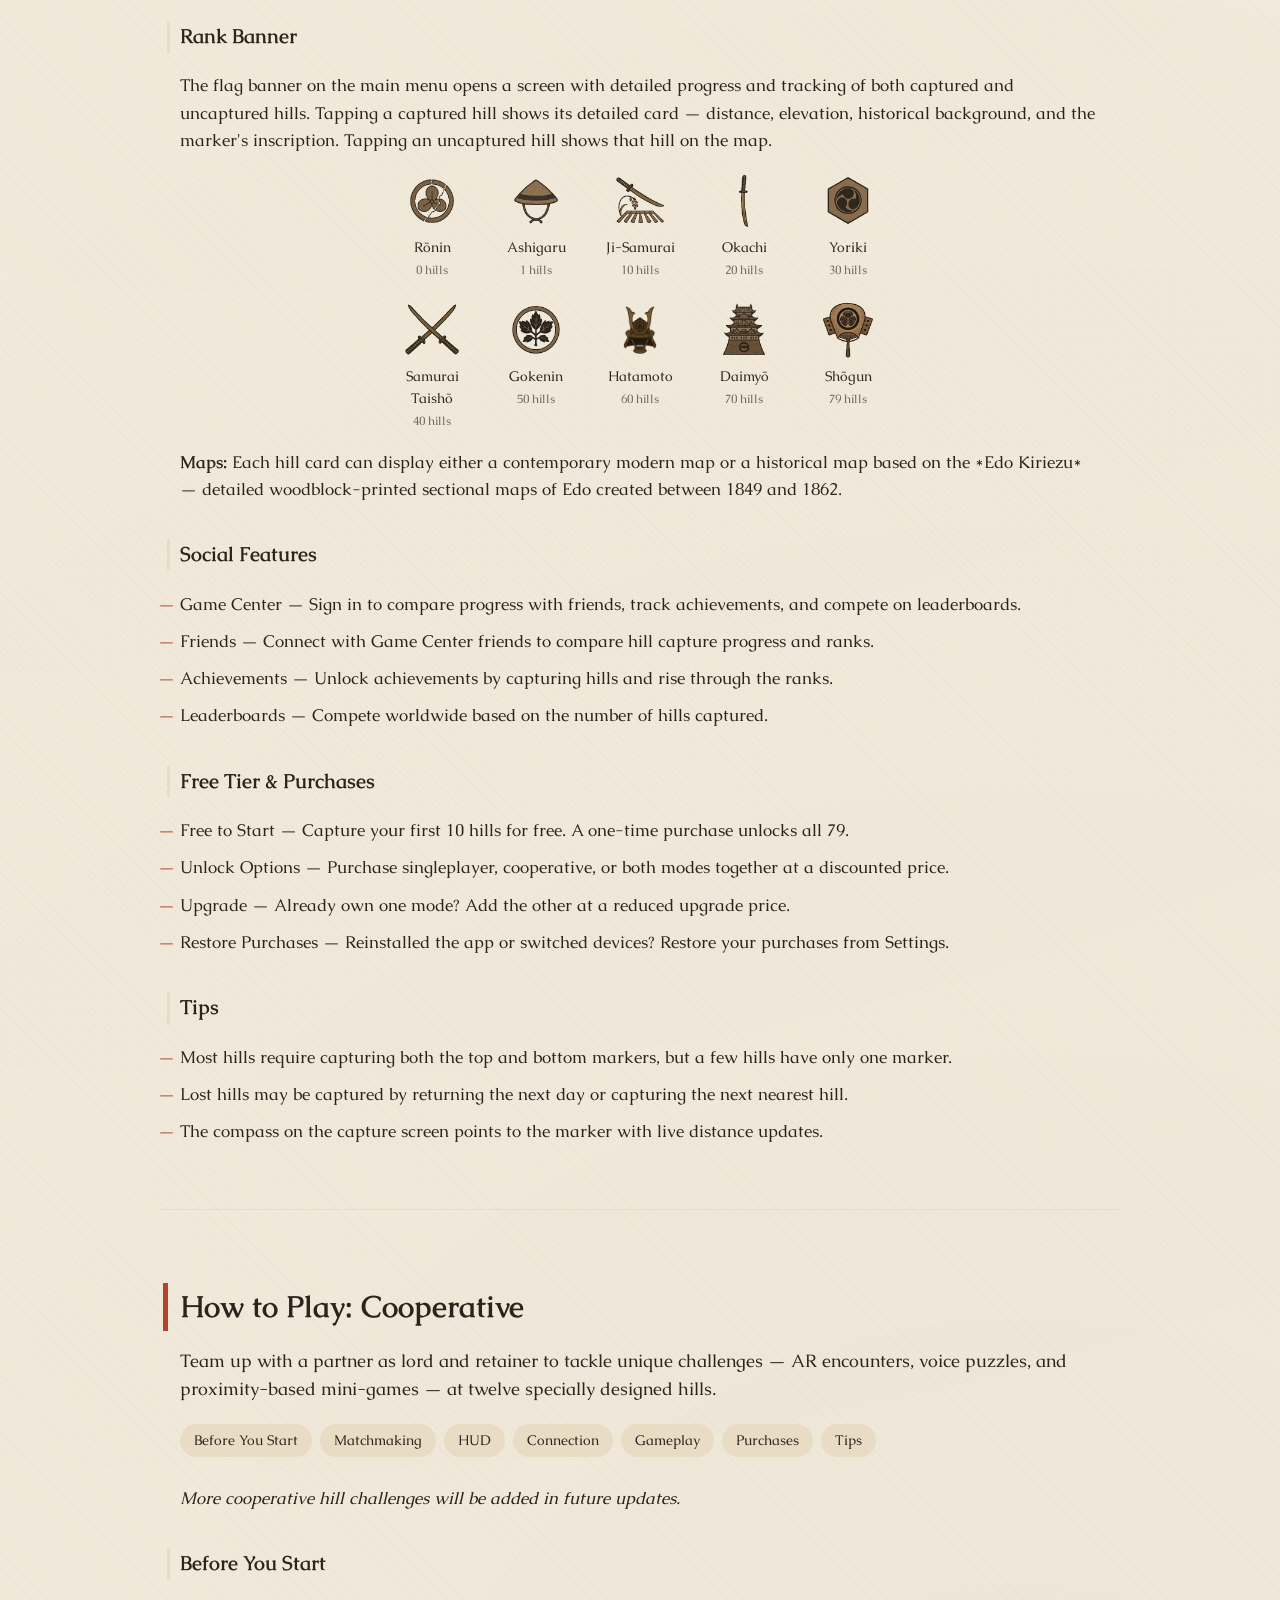
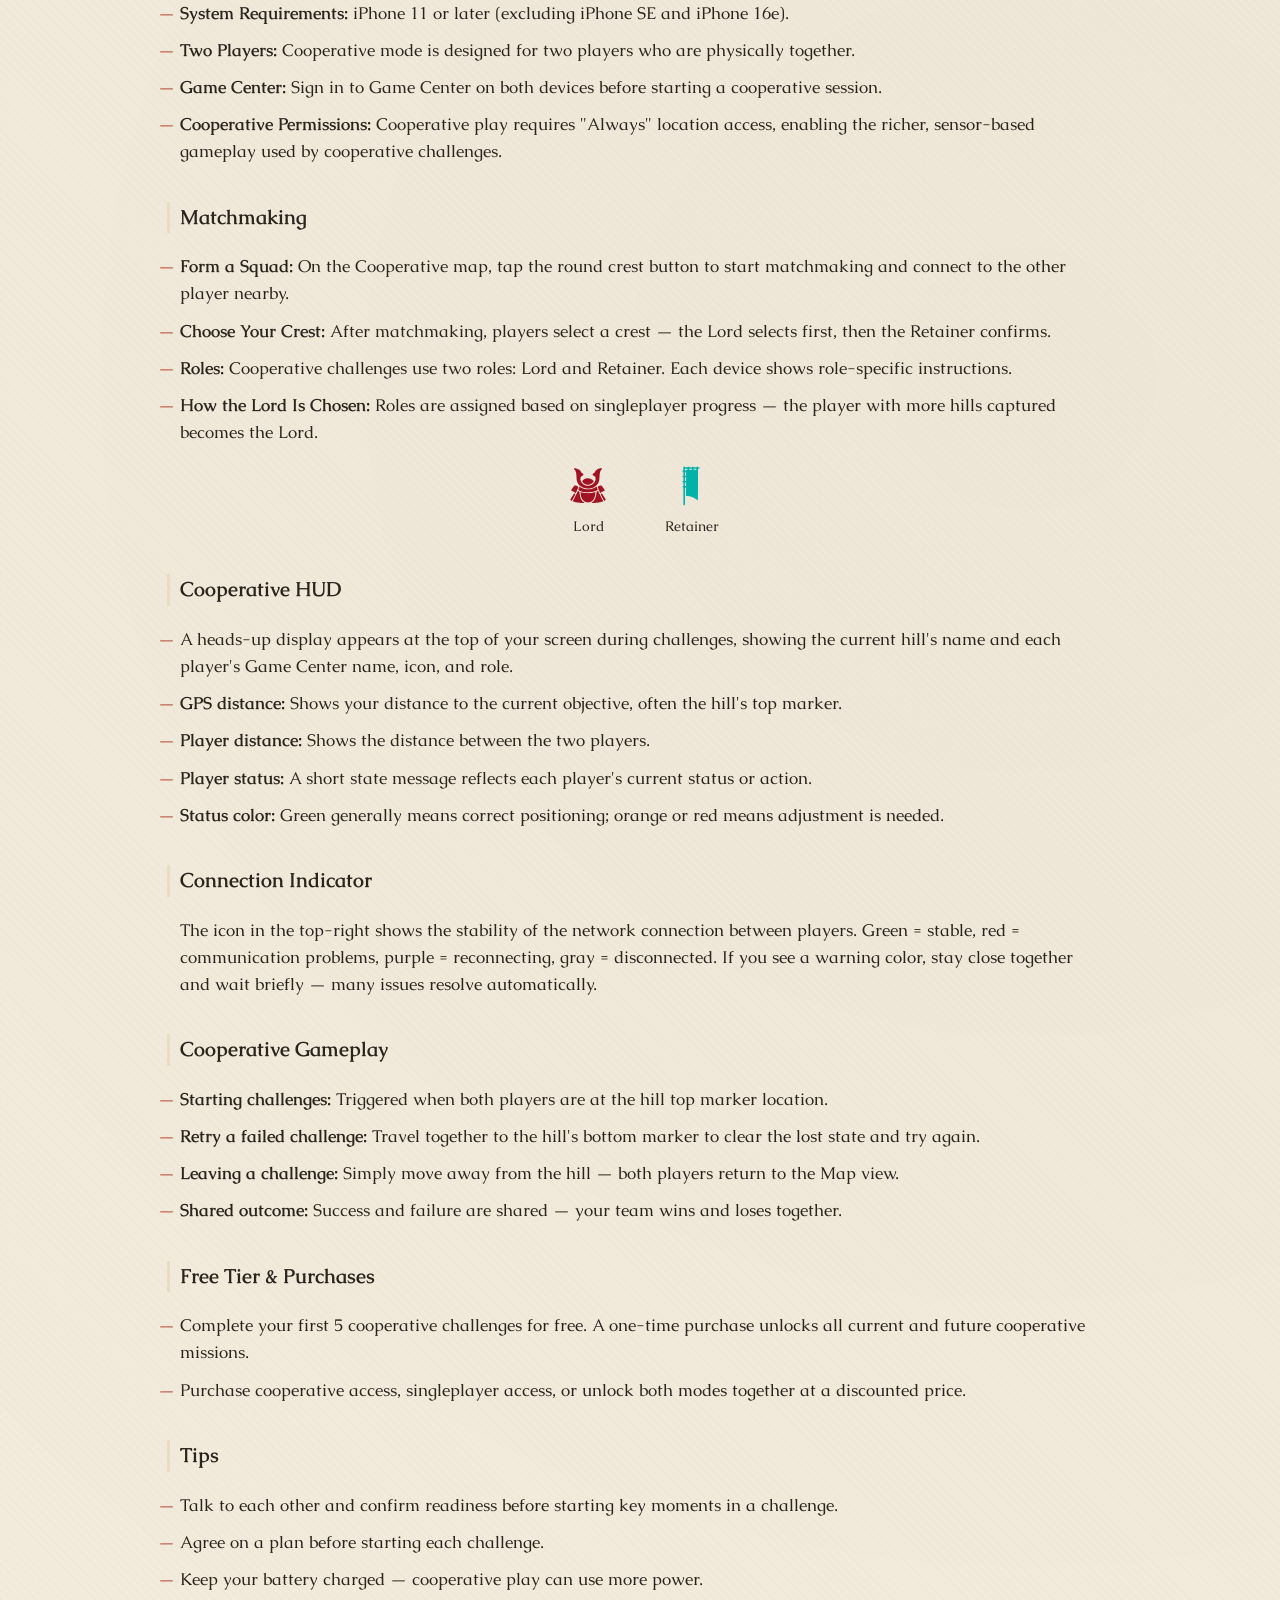
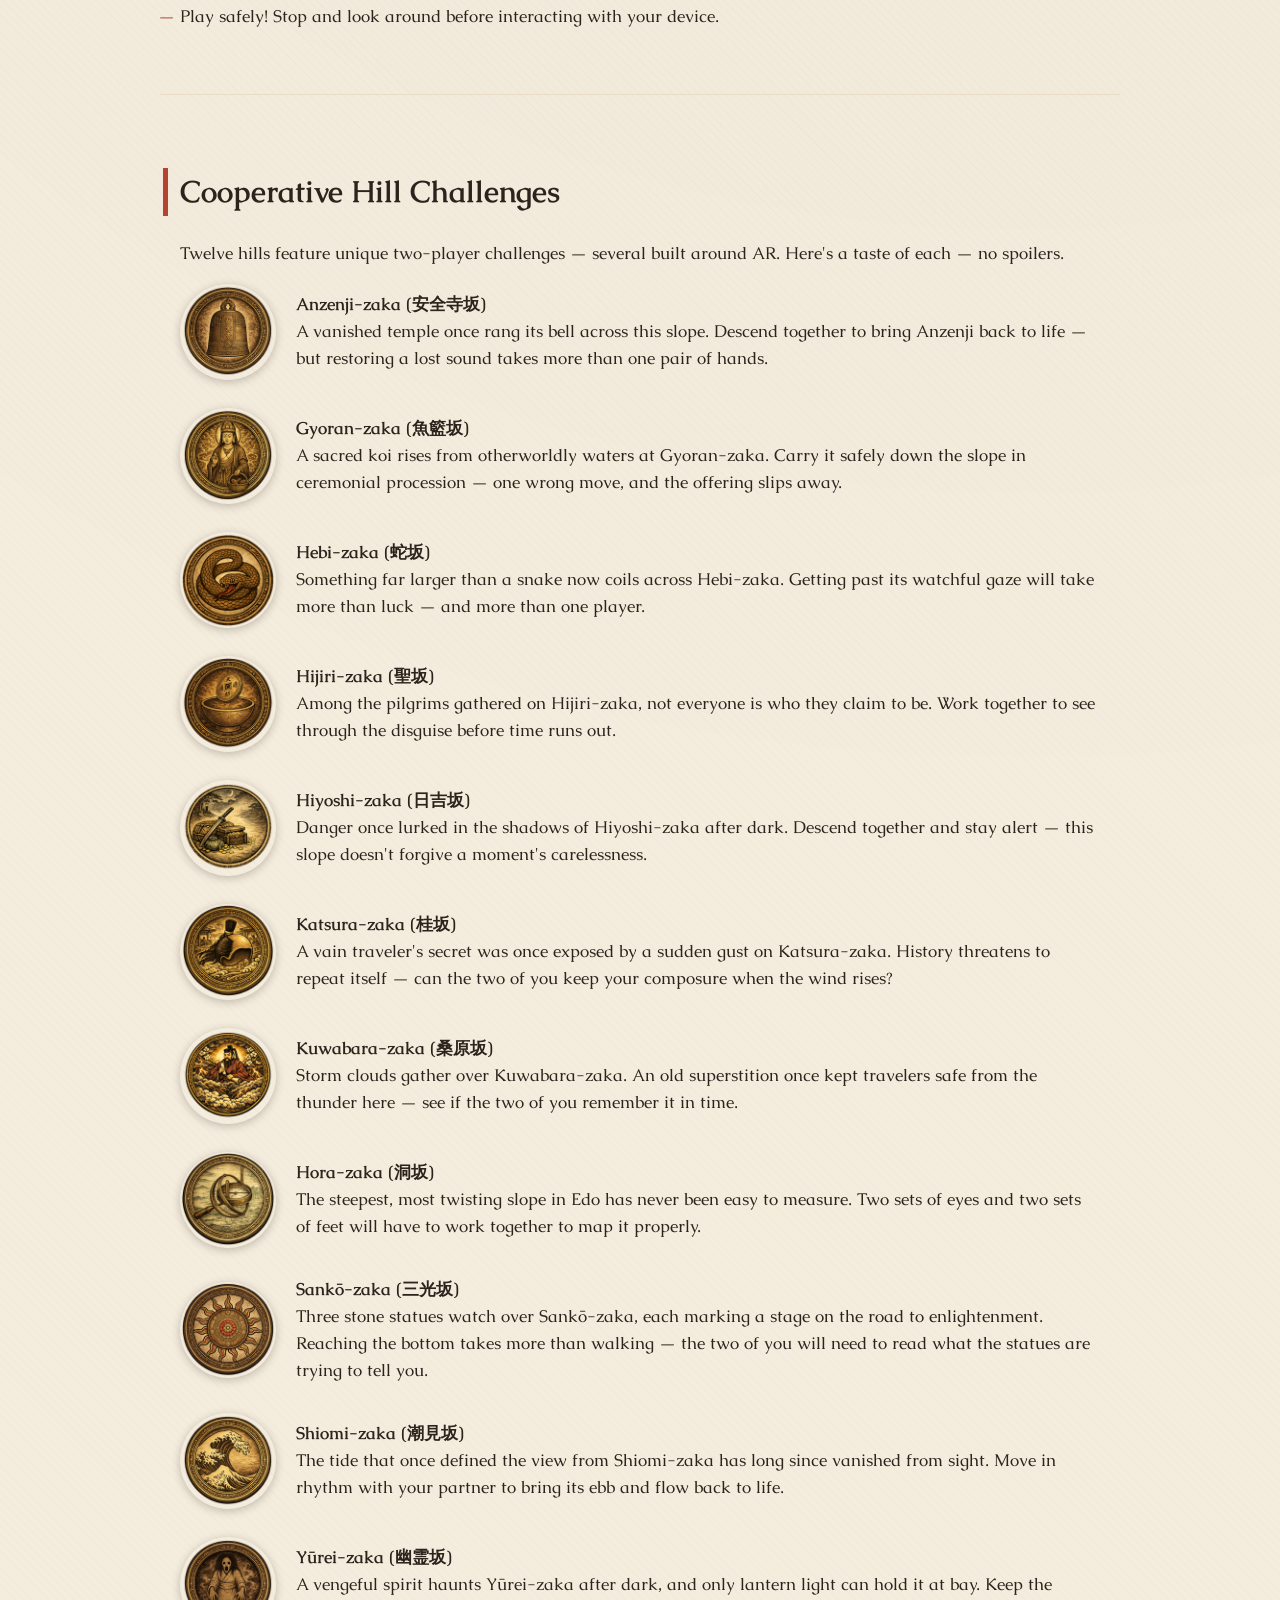
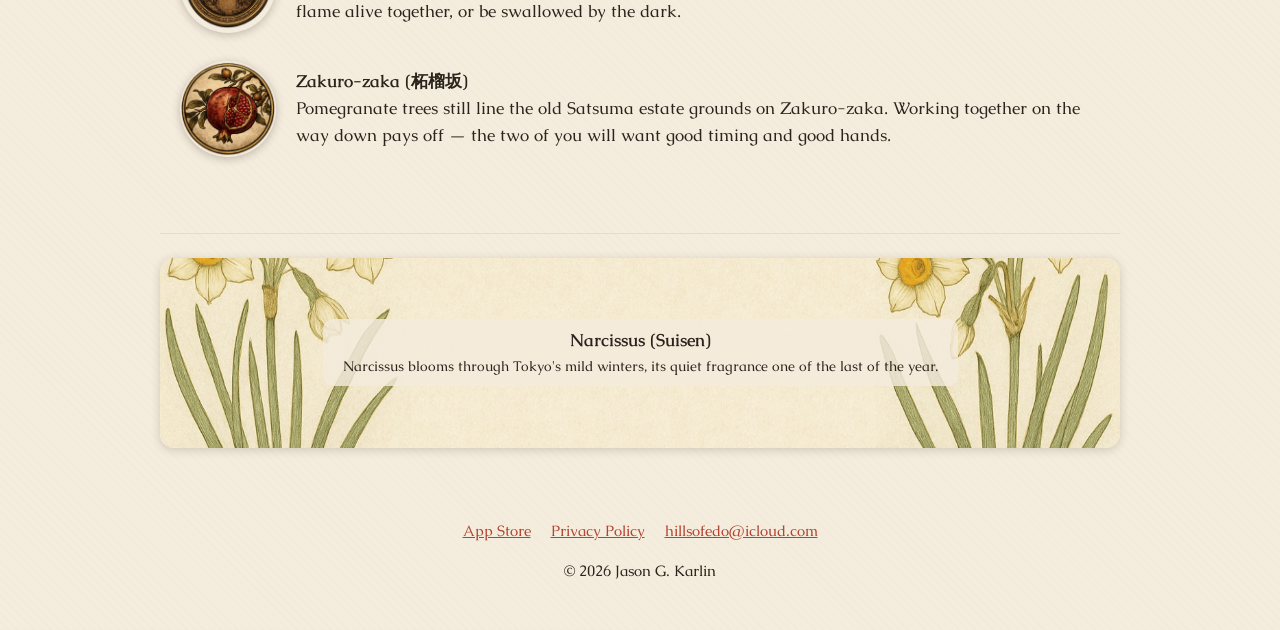
==== commit 1c9224f2: "Drop the Cooperative Mode callout, add a lede to each How to Play Remove the standalone #coop-highli" ====
--- a/index.html
+++ b/index.html
@@ -155,34 +155,15 @@
         </div>
       </div>
     </section>
-    <section id="coop-highlight">
-      <div class="container coop-highlight-inner">
-        <h2>
-          <span data-lang="en">Cooperative Mode</span>
-          <span data-lang="ja">協力モード</span>
-        </h2>
-        <p>
-          <span data-lang="en">Team up with a partner as lord and retainer to tackle unique challenges — AR encounters, voice puzzles, and proximity-based mini-games — at twelve specially designed hills.</span>
-          <span data-lang="ja">パートナーと主君・家臣として協力し、AR、音声認識、位置連携などを使ったユニークなチャレンジに、特別に設計された12の坂で挑みます。</span>
-        </p>
-        <div class="icon-row">
-          <figure>
-            <div class="role-icon role-icon-lord" role="img" aria-label="Lord"></div>
-            <figcaption><span data-lang="en">Lord</span><span data-lang="ja">主君</span></figcaption>
-          </figure>
-          <figure>
-            <div class="role-icon role-icon-retainer" role="img" aria-label="Retainer"></div>
-            <figcaption><span data-lang="en">Retainer</span><span data-lang="ja">家臣</span></figcaption>
-          </figure>
-        </div>
-        <p><a href="#coop-hills"><span data-lang="en">See all 12 challenge hills ↓</span><span data-lang="ja">12の協力チャレンジを見る ↓</span></a></p>
-      </div>
-    </section>
     <section id="how-to-play" class="container">
     <h2>
       <span data-lang="en">How to Play: Singleplayer</span>
       <span data-lang="ja">一人用の遊び方</span>
     </h2>
+    <p class="section-lede">
+      <span data-lang="en">Walk Minato Ward on your own to track down all 79 hills — capture the markers at each hill's top and bottom, uncover its history, haiku, and name origin, and rise through ten samurai ranks.</span>
+      <span data-lang="ja">一人で港区を歩き、79の坂すべてを巡ります。各坂の上下の標識を確保し、その歴史や由来、俳句を読み解きながら、10の武士の位階を登りつめます。</span>
+    </p>
     <nav class="jump-nav" aria-label="Section navigation">
       <a href="#sp-map"><span data-lang="en">Map</span><span data-lang="ja">地図</span></a>
       <a href="#sp-capturing"><span data-lang="en">Capturing</span><span data-lang="ja">確保</span></a>
@@ -328,6 +309,10 @@
       <span data-lang="en">How to Play: Cooperative</span>
       <span data-lang="ja">協力の遊び方</span>
     </h2>
+    <p class="section-lede">
+      <span data-lang="en">Team up with a partner as lord and retainer to tackle unique challenges — AR encounters, voice puzzles, and proximity-based mini-games — at twelve specially designed hills.</span>
+      <span data-lang="ja">パートナーと主君・家臣として協力し、AR、音声認識、位置連携などを使ったユニークなチャレンジに、特別に設計された12の坂で挑みます。</span>
+    </p>
     <nav class="jump-nav" aria-label="Section navigation">
       <a href="#coop-start"><span data-lang="en">Before You Start</span><span data-lang="ja">始める前に</span></a>
       <a href="#coop-matchmaking"><span data-lang="en">Matchmaking</span><span data-lang="ja">マッチメイク</span></a>
--- a/css/style.css
+++ b/css/style.css
@@ -421,19 +421,10 @@
   opacity: 0.8;
 }
 
-#coop-highlight {
-  background: var(--washi-dark);
-}
-.coop-highlight-inner {
-  text-align: center;
-}
-.coop-highlight-inner h2 {
-  display: inline-block;
-  border-left: none;
-  padding-left: 0;
-}
-.coop-highlight-inner p {
-  margin: 0 auto 12px;
+/* One-line description introducing each How to Play section. */
+.section-lede {
+  margin: -8px 0 20px;
+  font-size: 1.05rem;
 }
 
 .jump-nav {
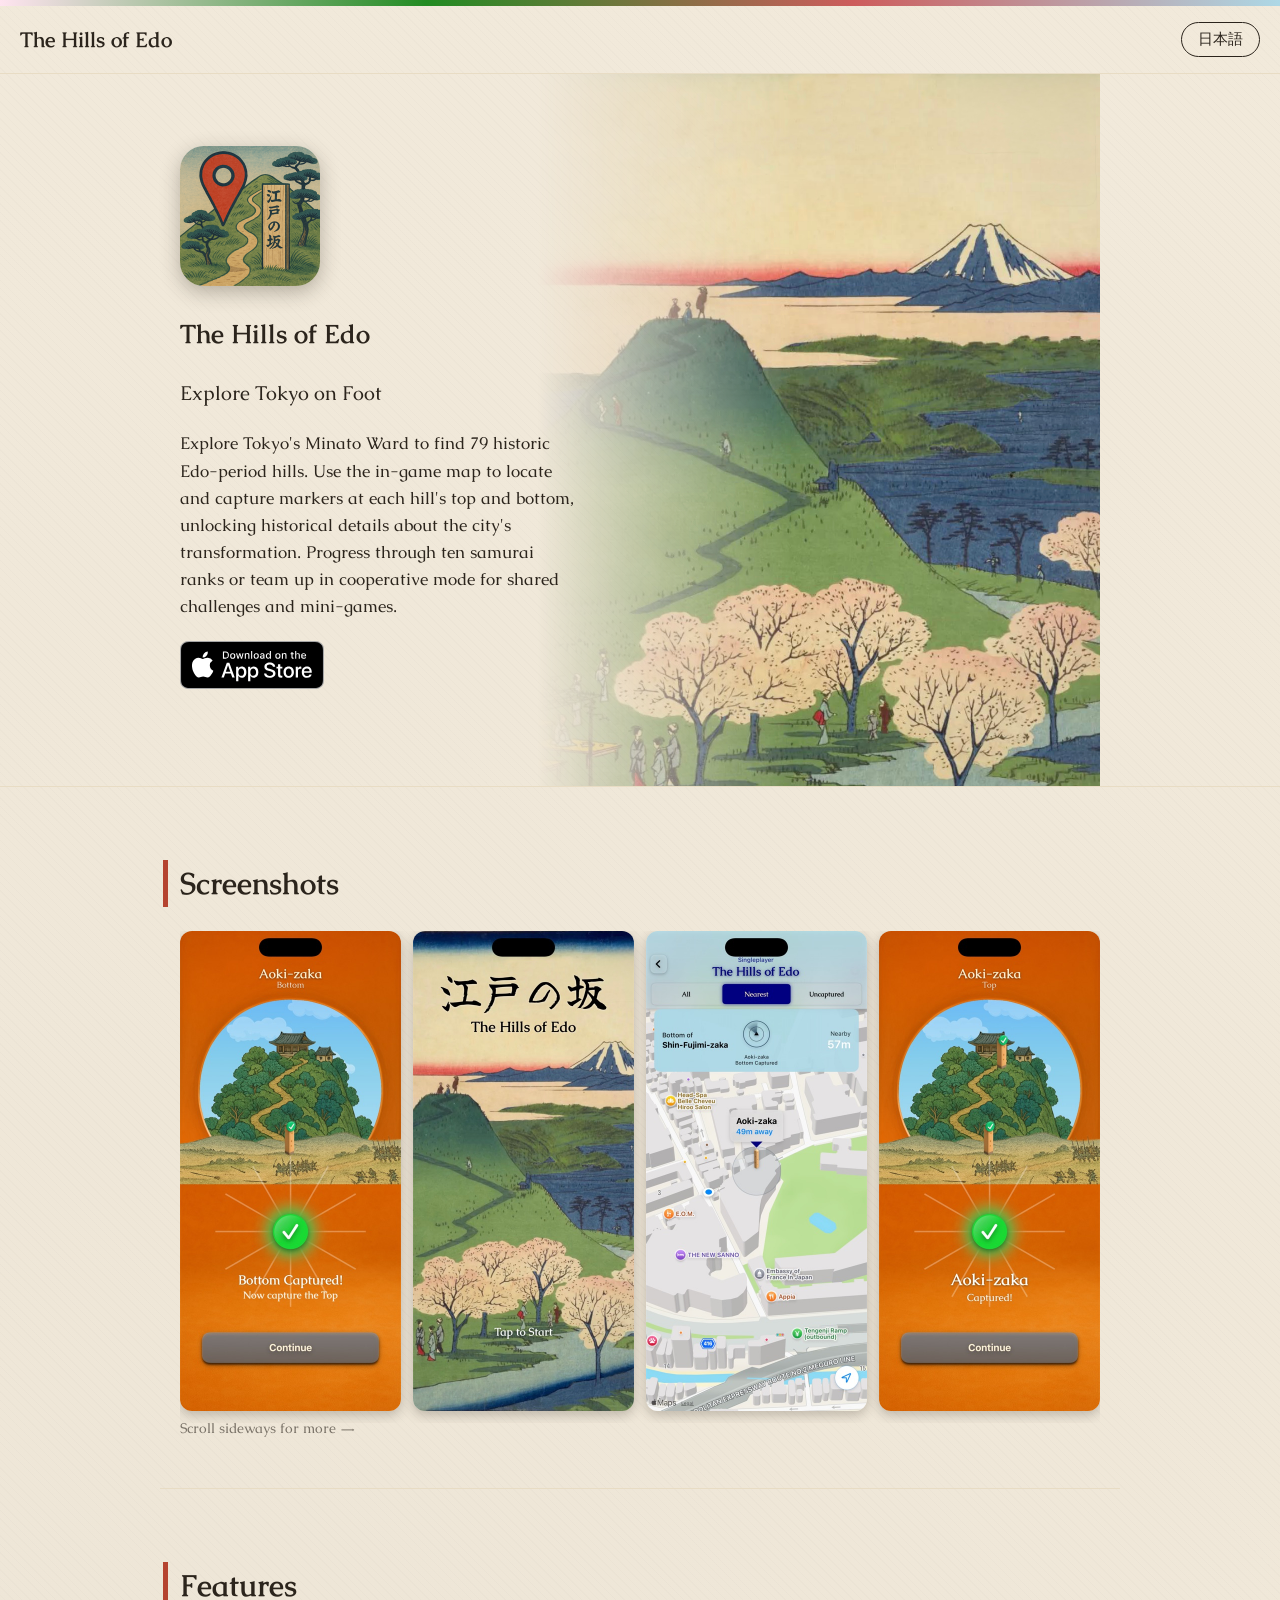
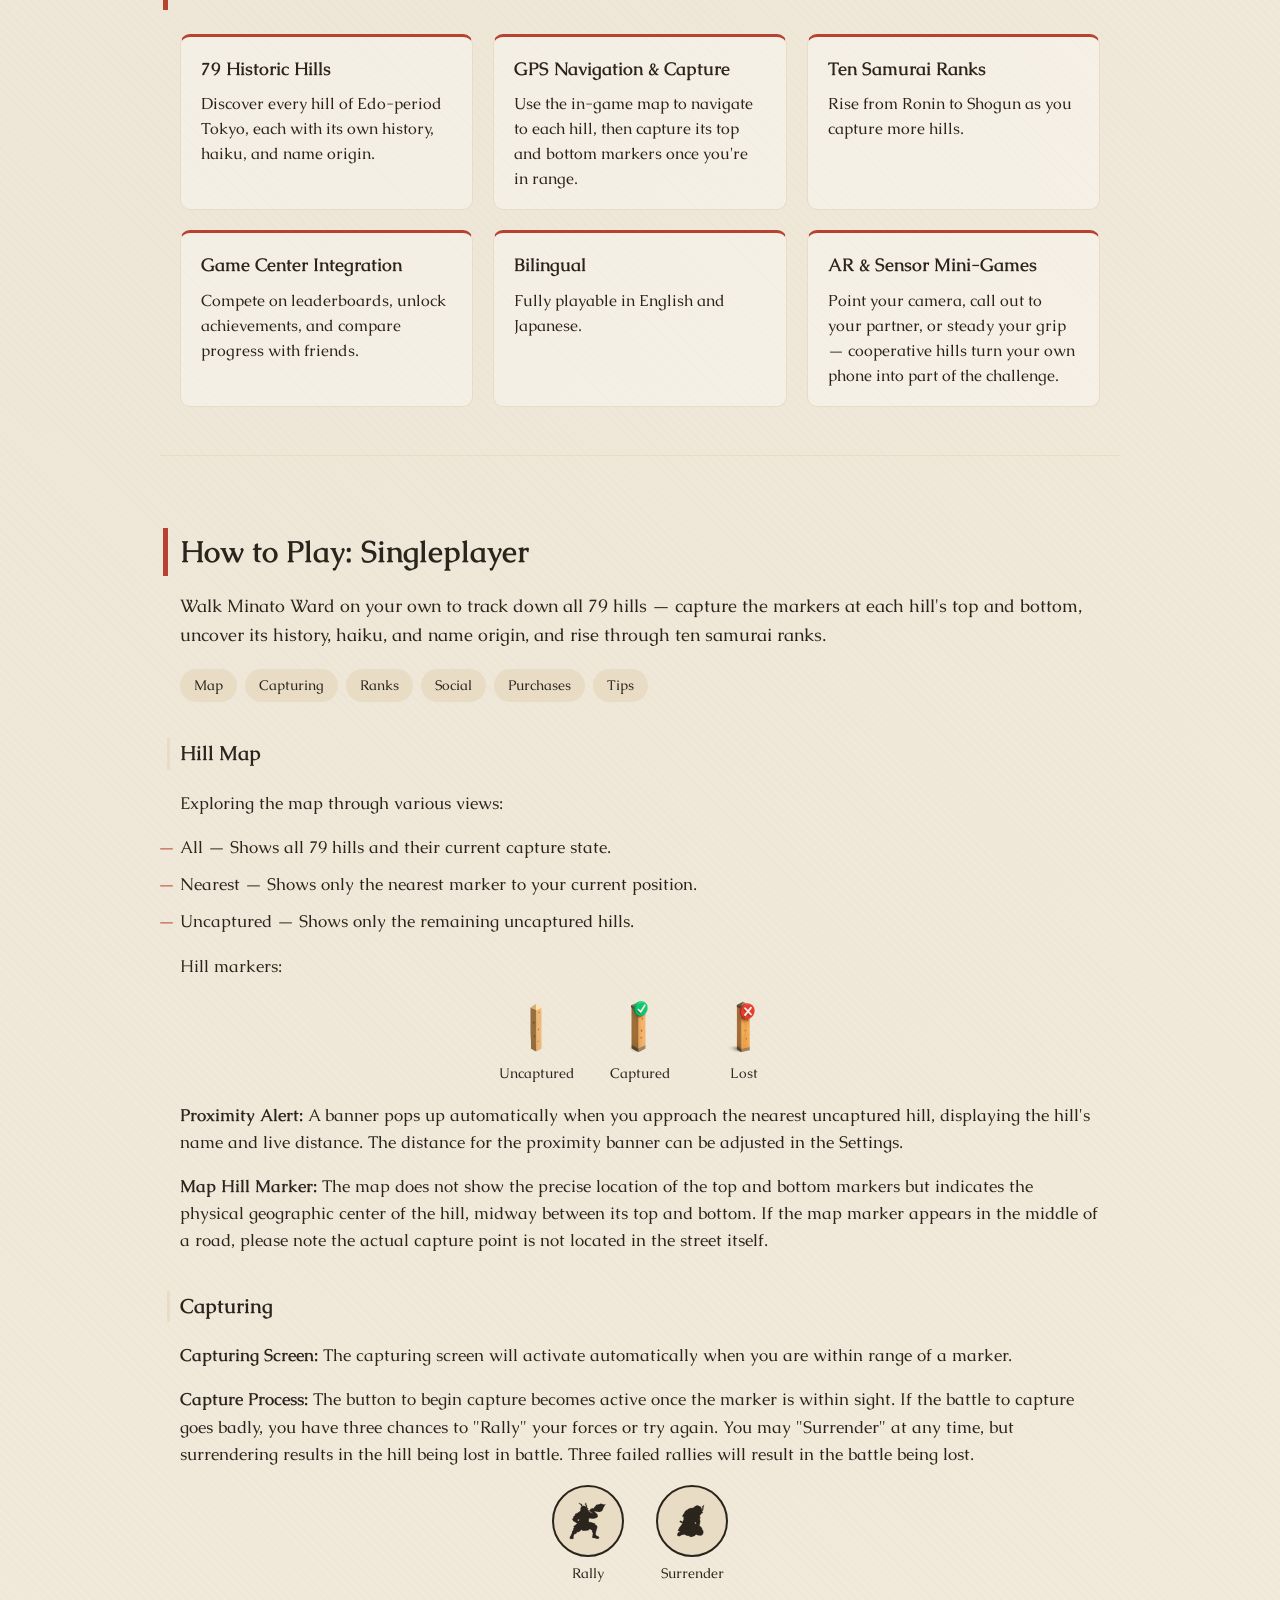
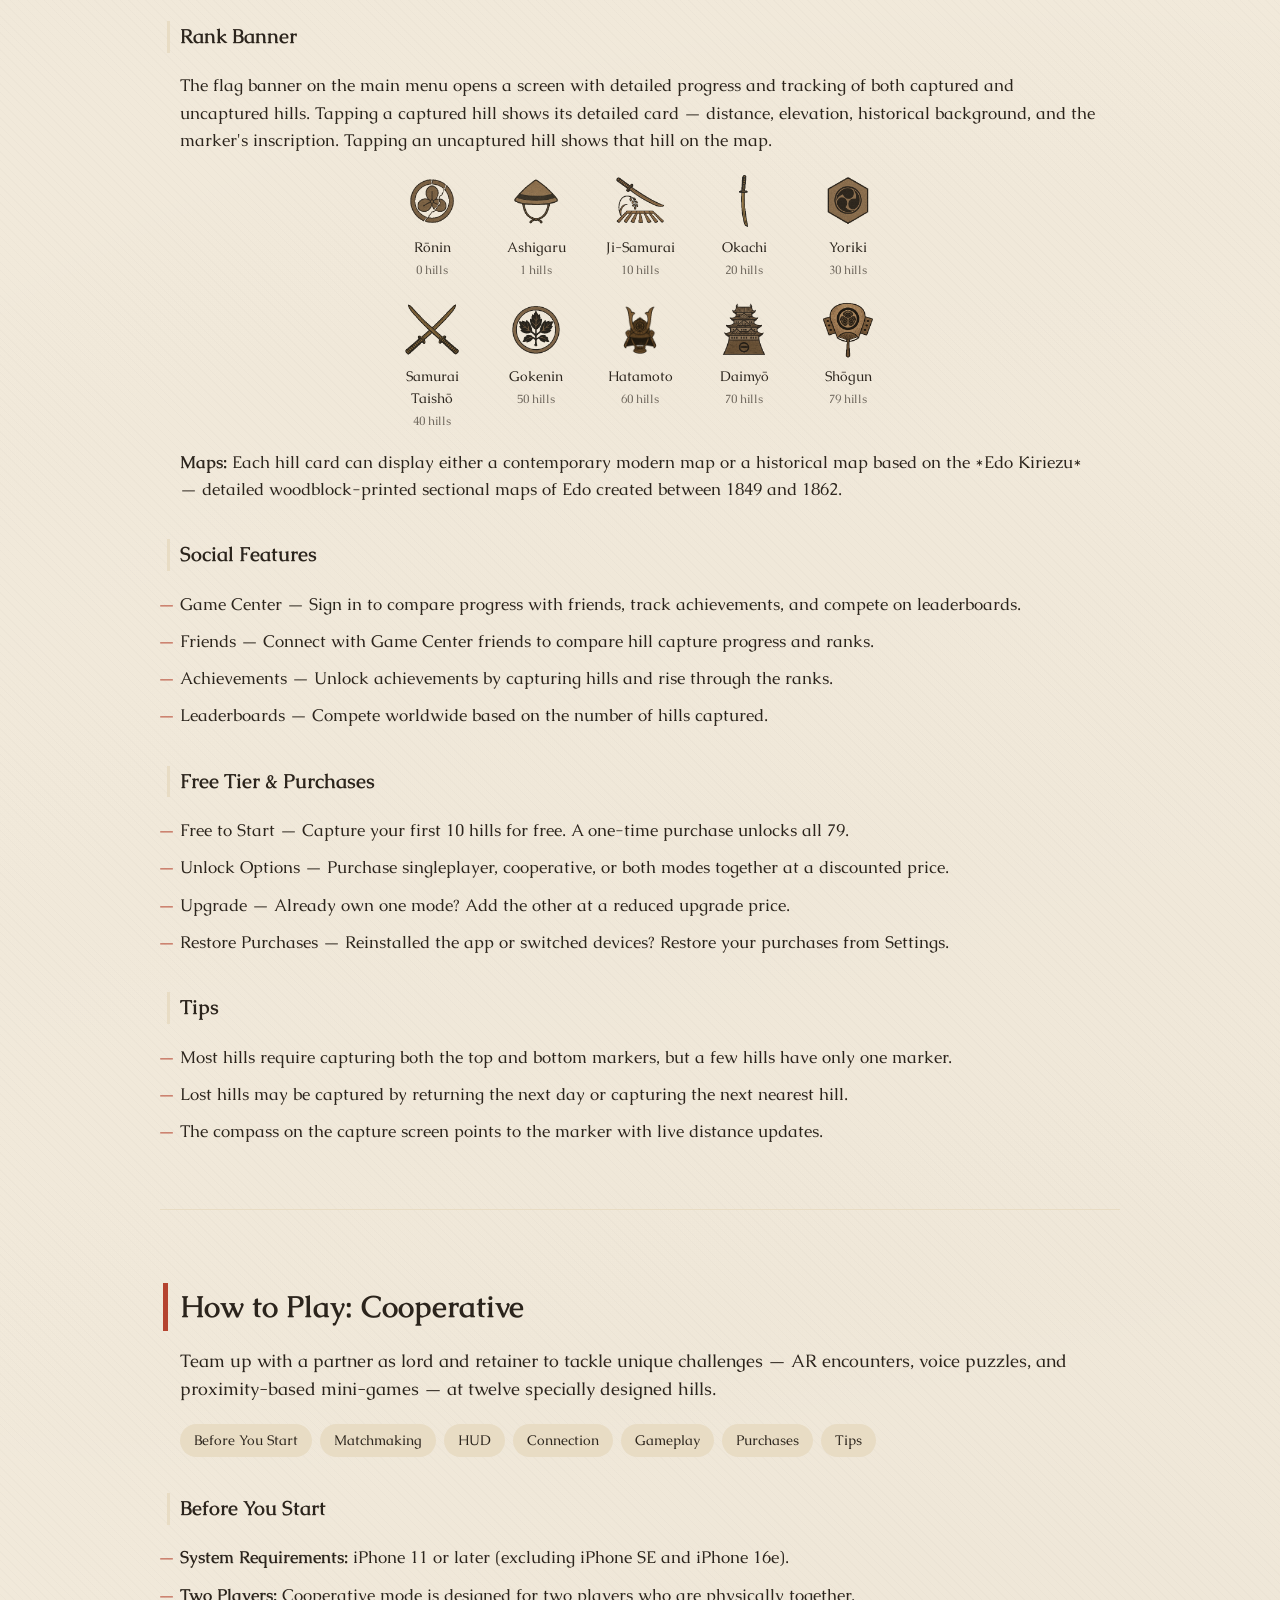
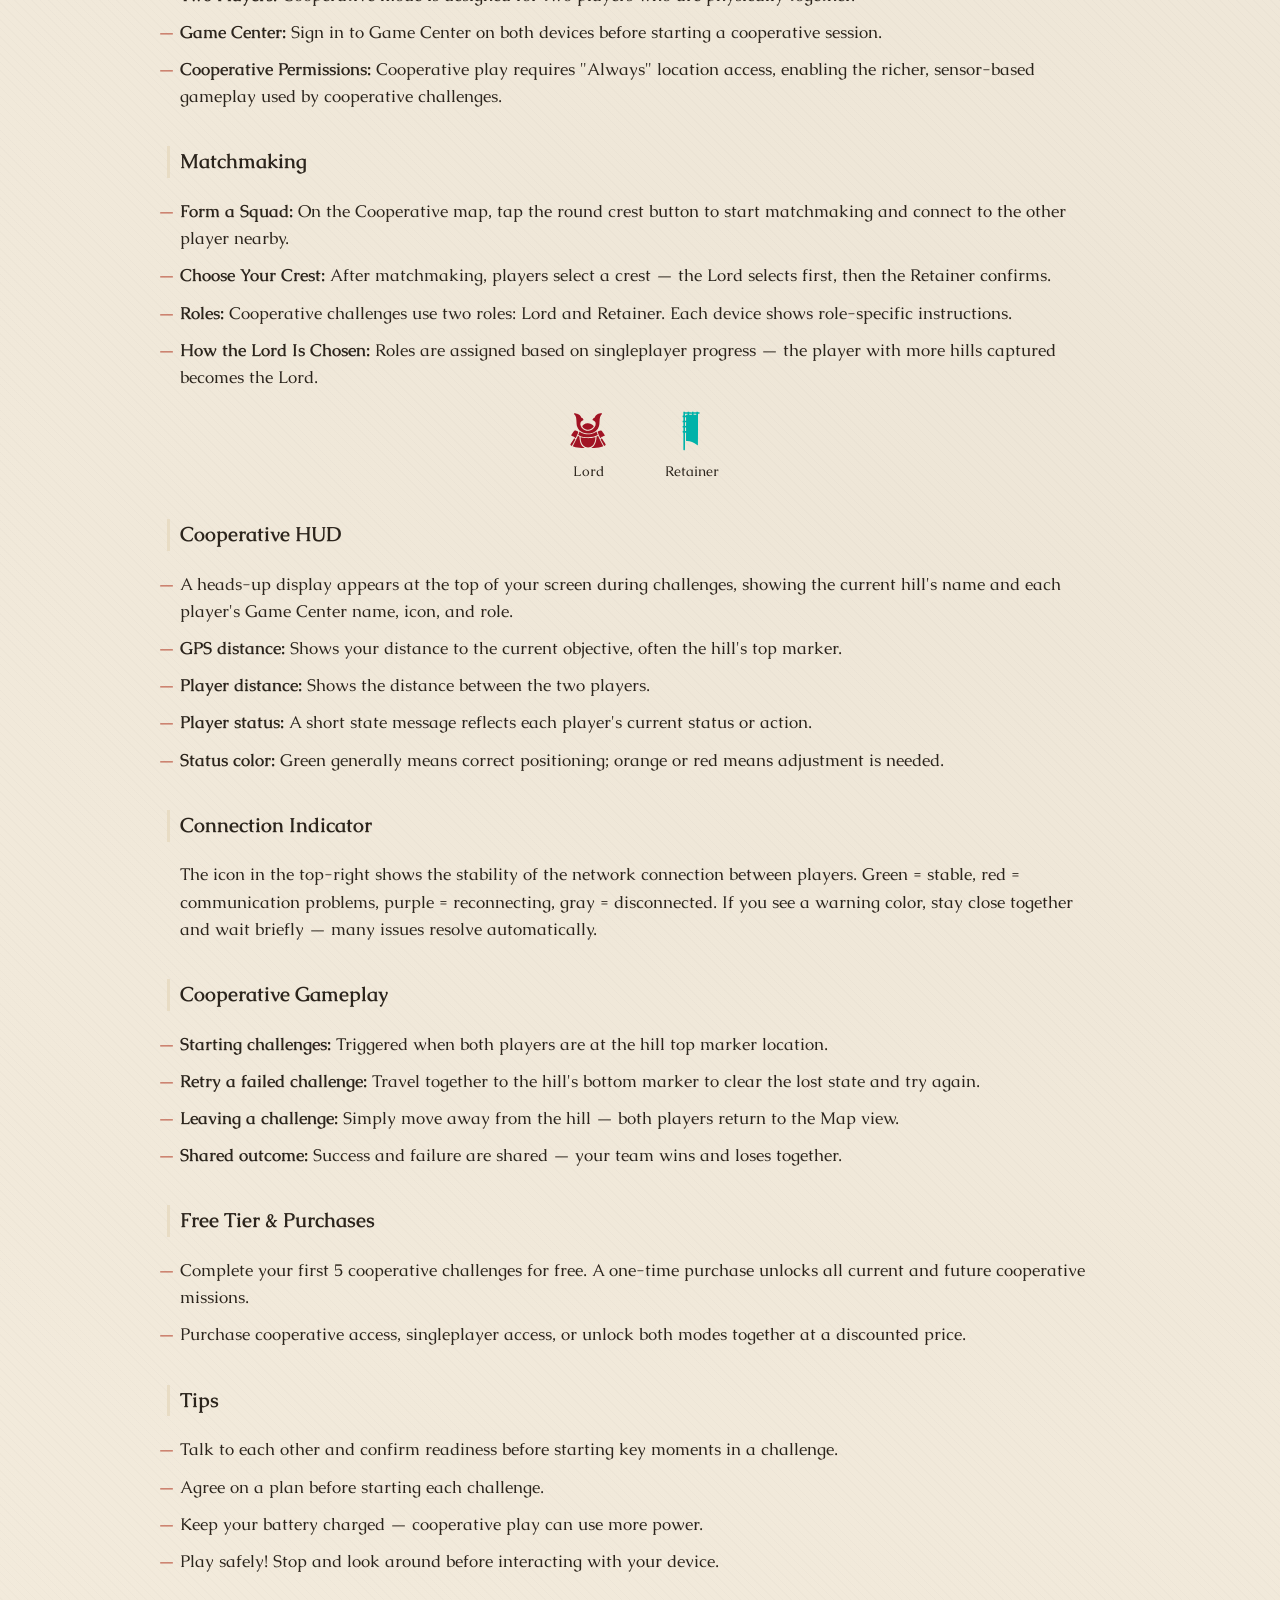
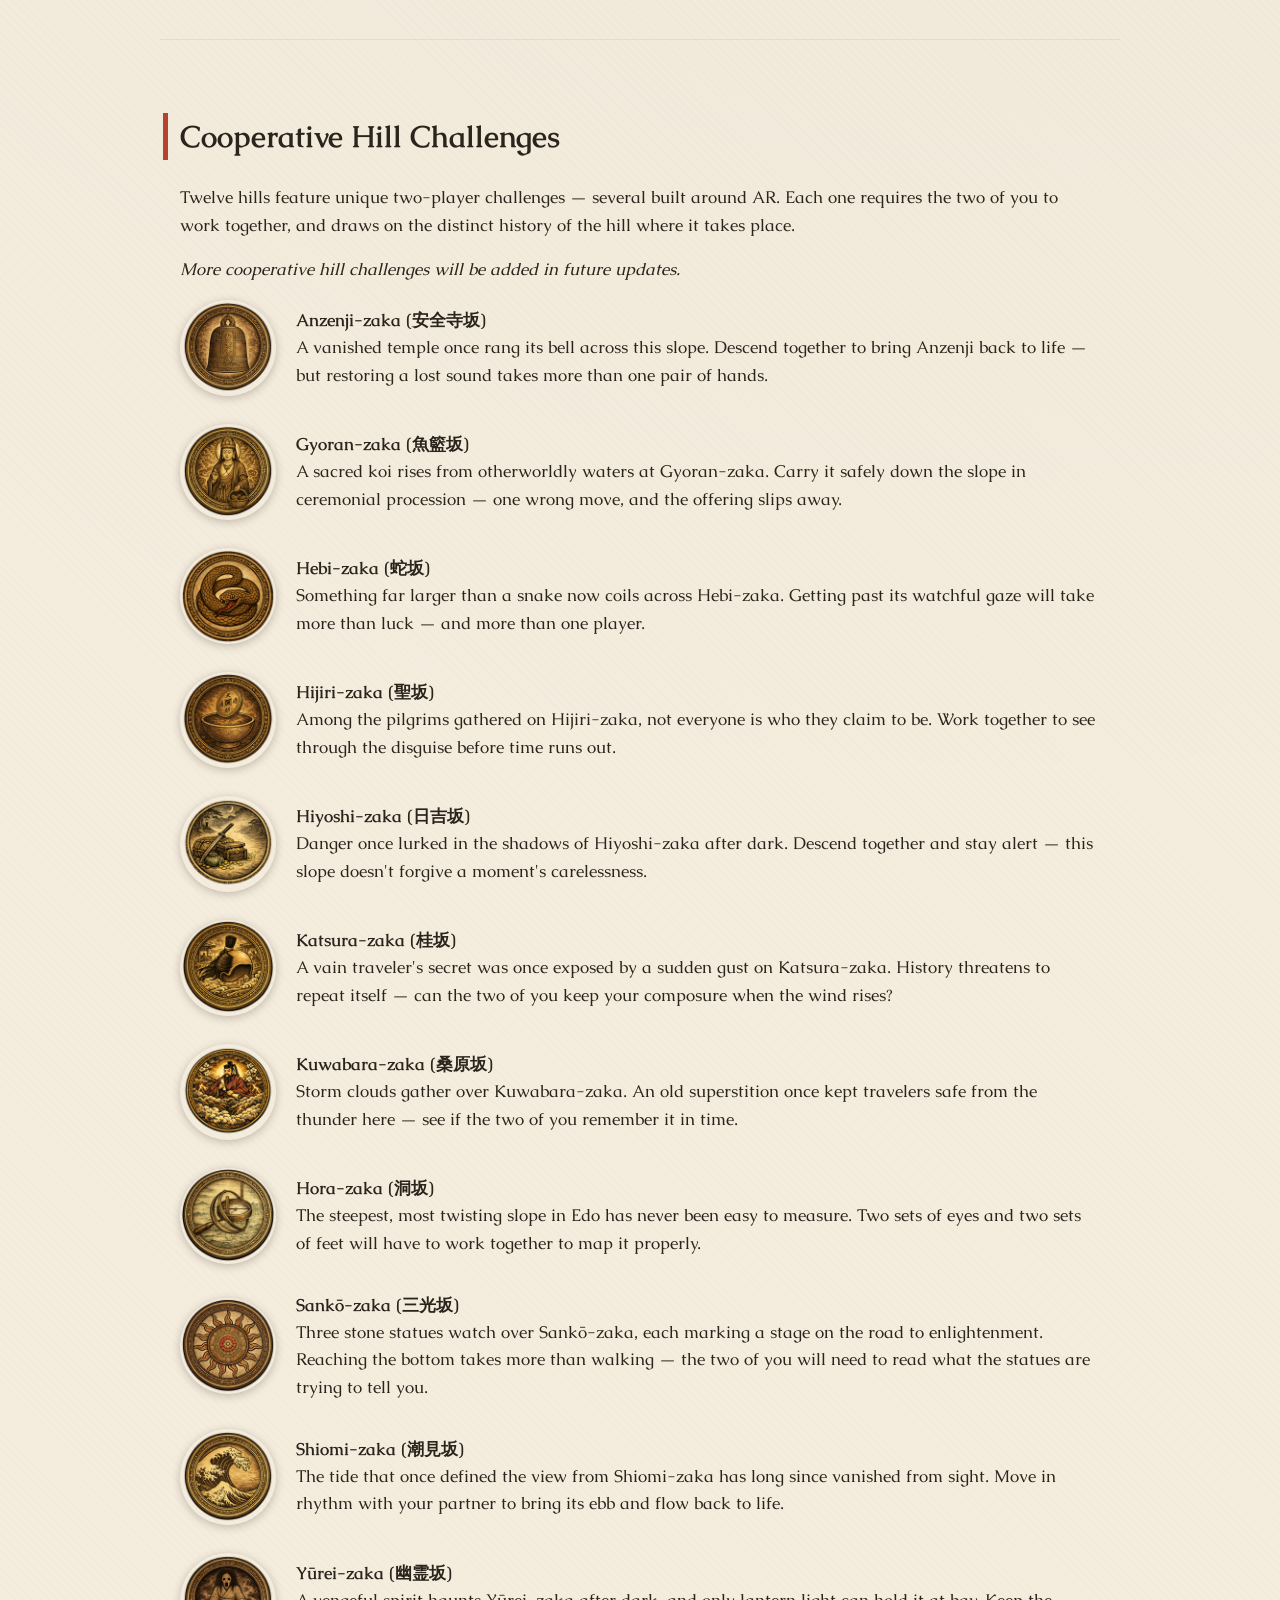
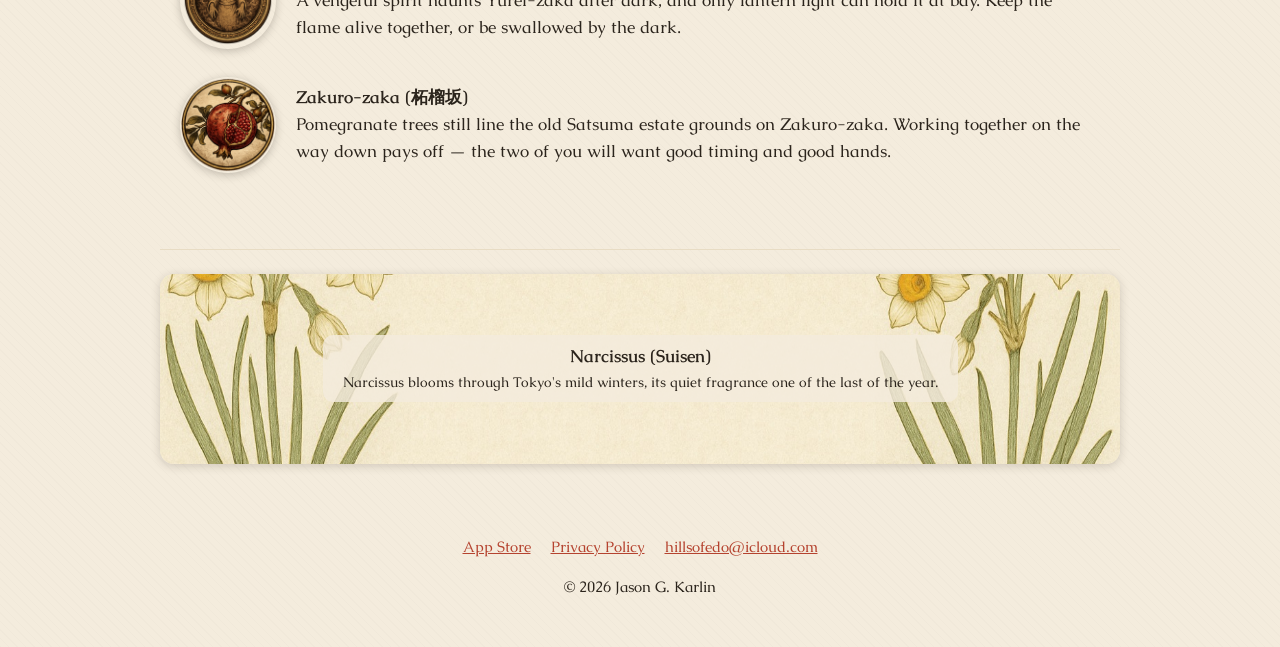
==== commit 0dbb6f5b: "Revise Cooperative Hill Challenges intro copy - Replace "Here's a taste of each — no spoilers." with" ====
--- a/index.html
+++ b/index.html
@@ -322,7 +322,6 @@
       <a href="#coop-purchases"><span data-lang="en">Purchases</span><span data-lang="ja">購入</span></a>
       <a href="#coop-tips"><span data-lang="en">Tips</span><span data-lang="ja">ヒント</span></a>
     </nav>
-    <p><em><span data-lang="en">More cooperative hill challenges will be added in future updates.</span><span data-lang="ja">今後のアップデートで、協力チャレンジの坂が追加されます。</span></em></p>
 
     <h3 id="coop-start"><span data-lang="en">Before You Start</span><span data-lang="ja">始める前に</span></h3>
     <ul>
@@ -390,9 +389,10 @@
       <span data-lang="ja">協力チャレンジの坂</span>
     </h2>
     <p>
-      <span data-lang="en">Twelve hills feature unique two-player challenges — several built around AR. Here's a taste of each — no spoilers.</span>
-      <span data-lang="ja">12の坂に、二人用のユニークなチャレンジが用意されています（いくつかはARを使用）。ネタバレなしで、それぞれをご紹介します。</span>
-    </p>
+      <span data-lang="en">Twelve hills feature unique two-player challenges — several built around AR. Each one requires the two of you to work together, and draws on the distinct history of the hill where it takes place.</span>
+      <span data-lang="ja">12の坂に、二人用のユニークなチャレンジが用意されています（いくつかはARを使用）。いずれも二人の協力が欠かせず、その坂ならではの歴史を体感できる内容になっています。</span>
+    </p>
+    <p><em><span data-lang="en">More cooperative hill challenges will be added in future updates.</span><span data-lang="ja">今後のアップデートで、協力チャレンジの坂が追加されます。</span></em></p>
 
     <ul>
       <li class="hill-card">
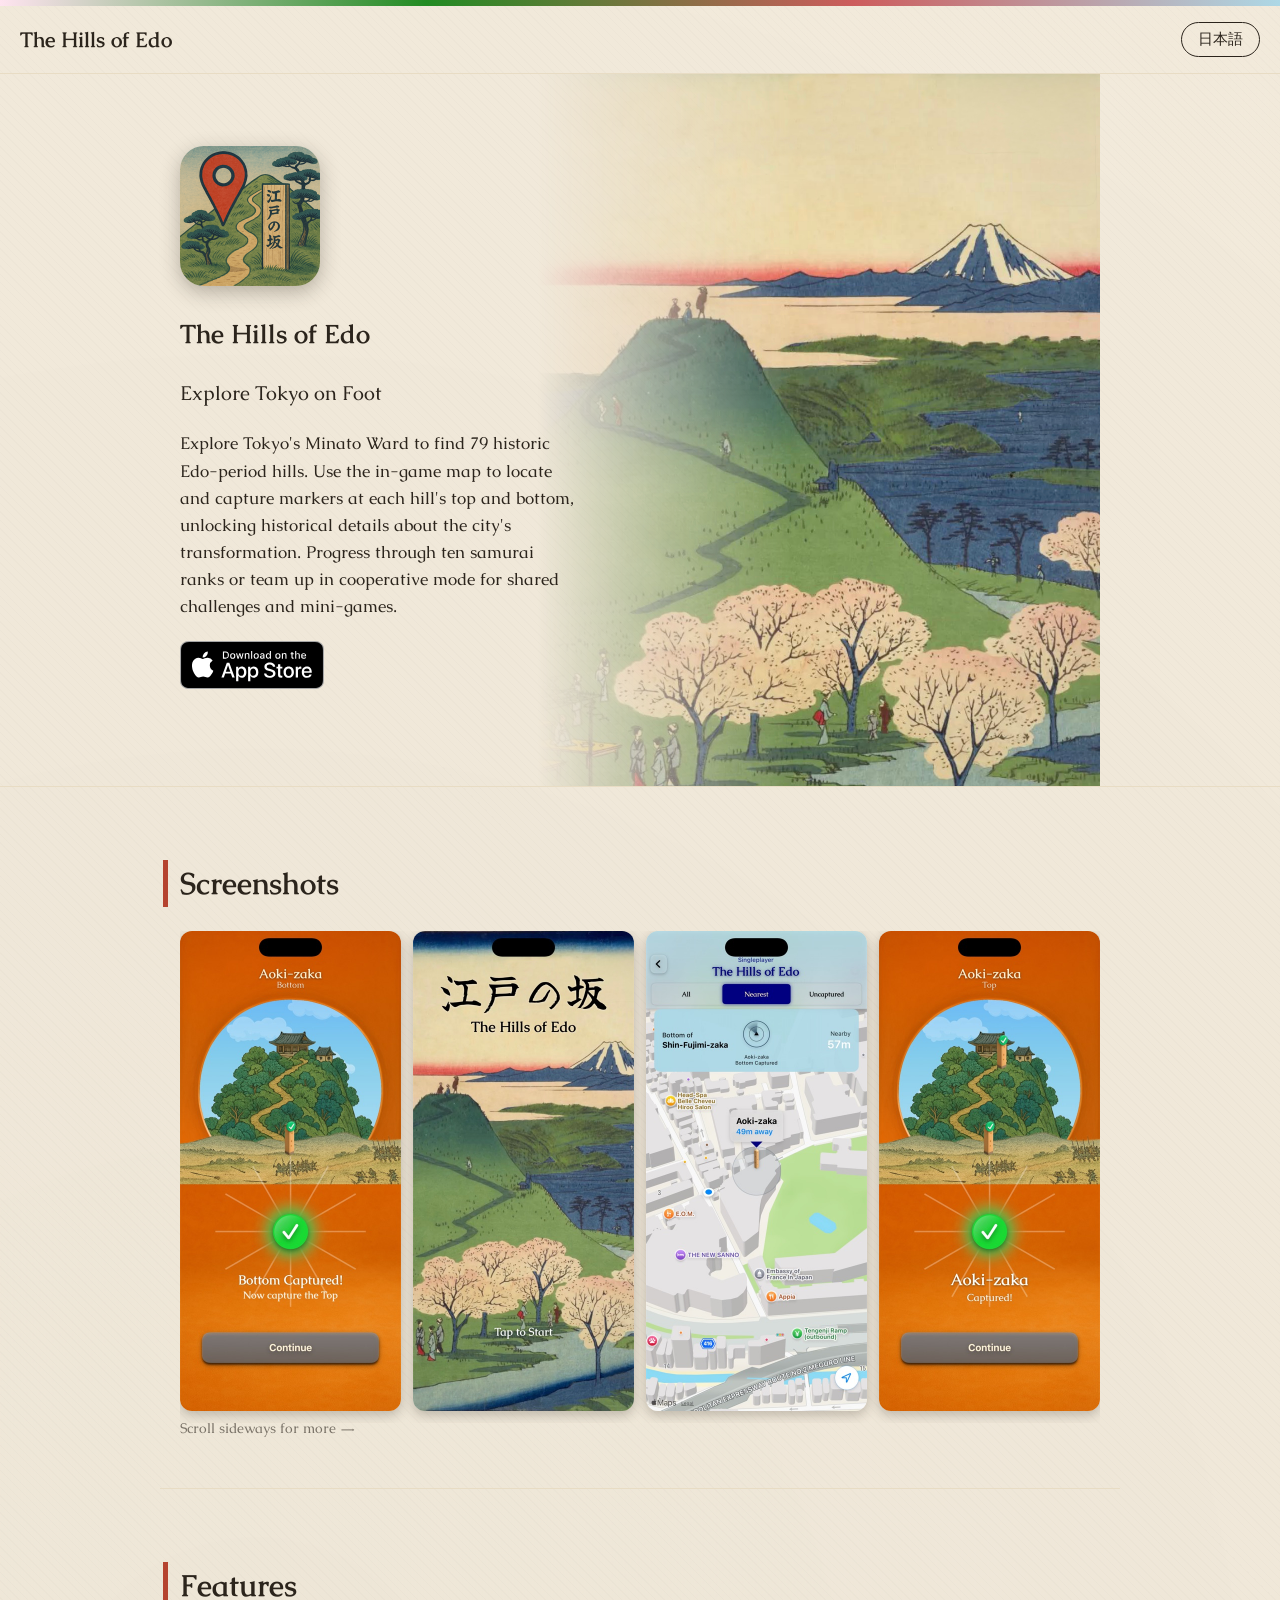
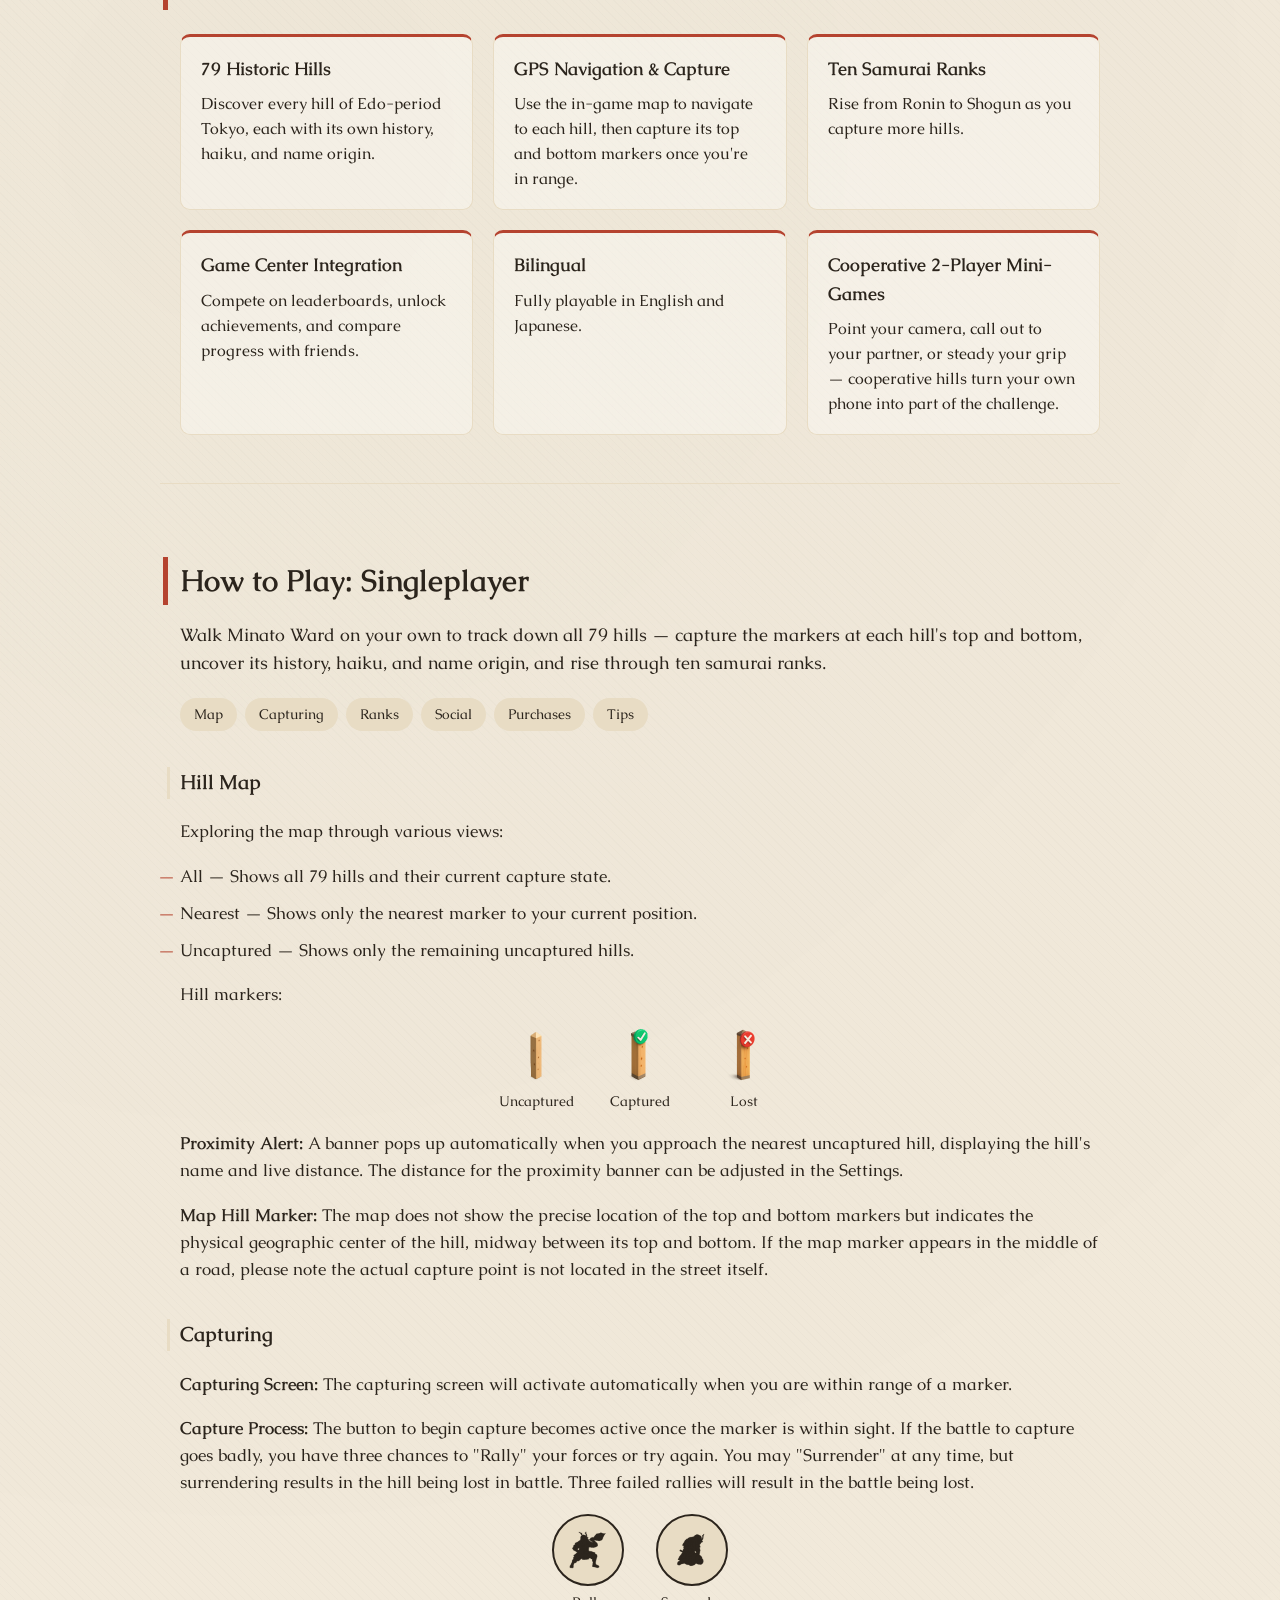
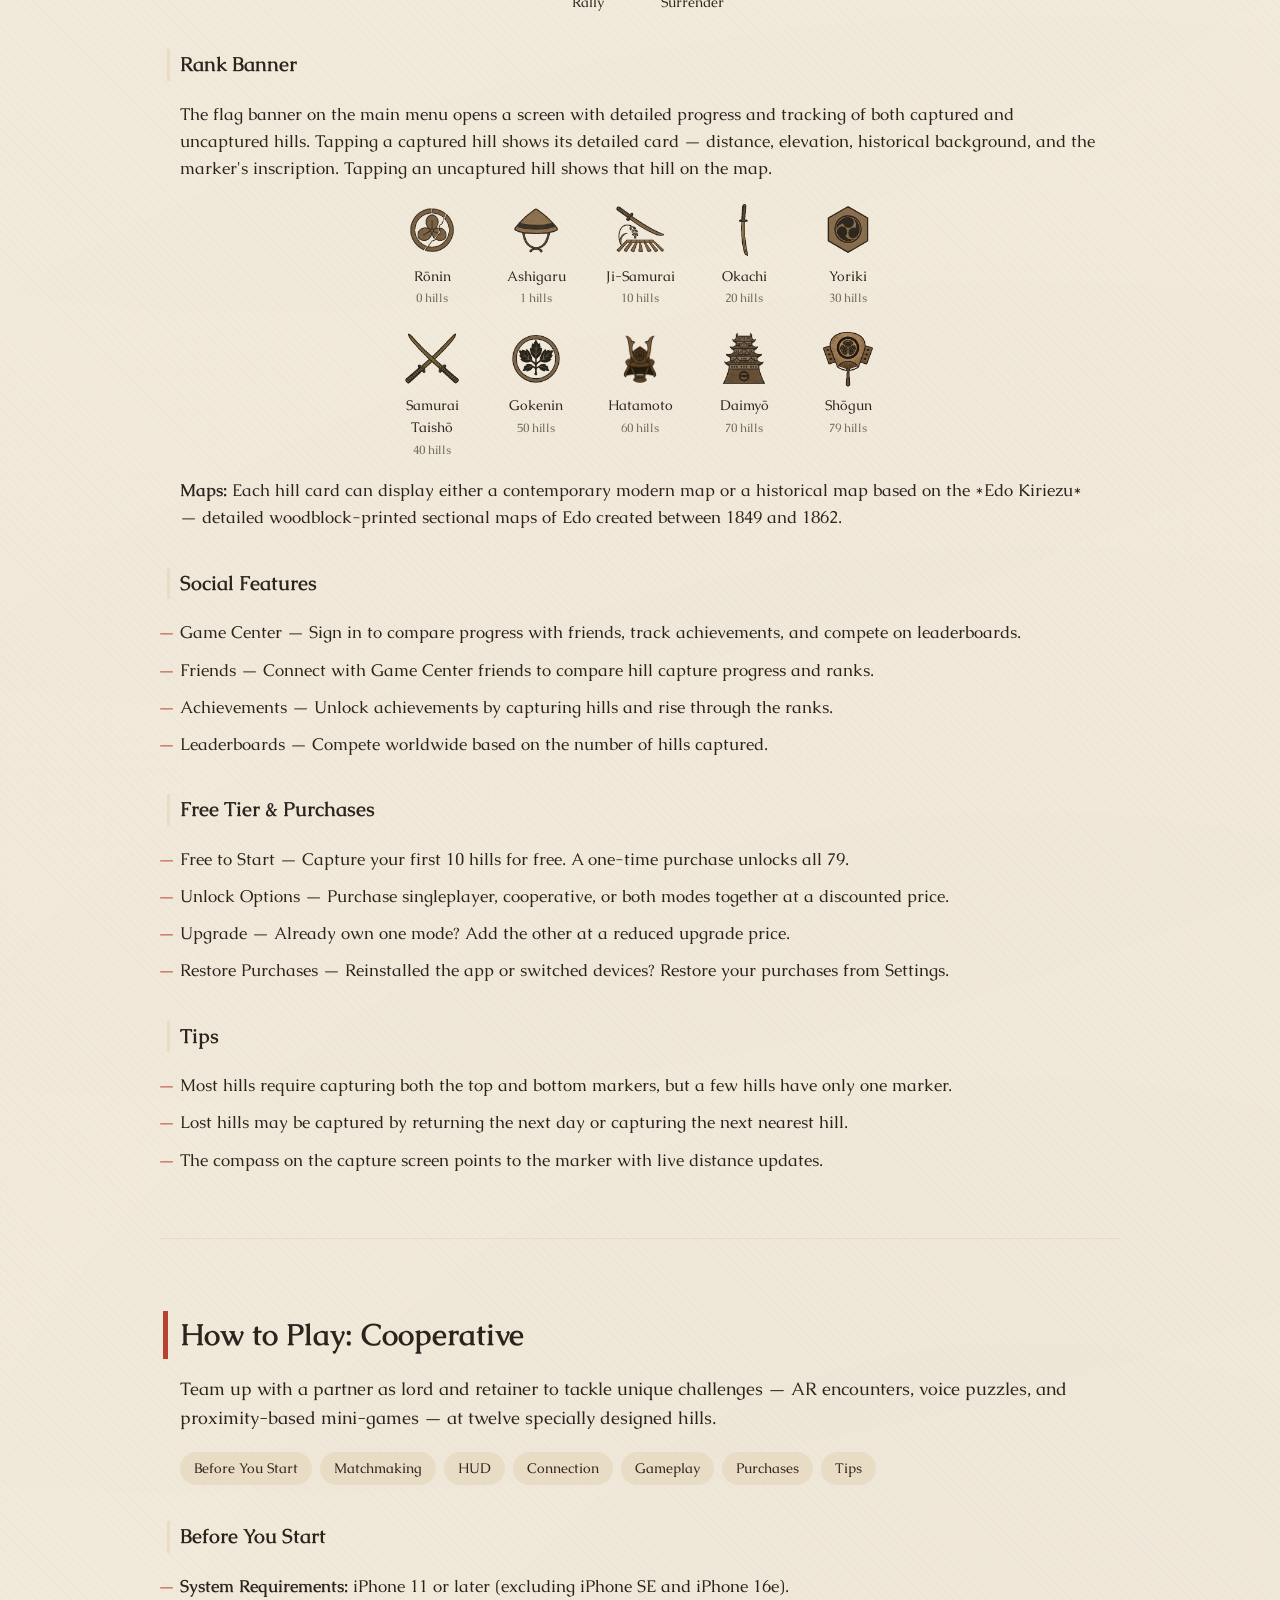
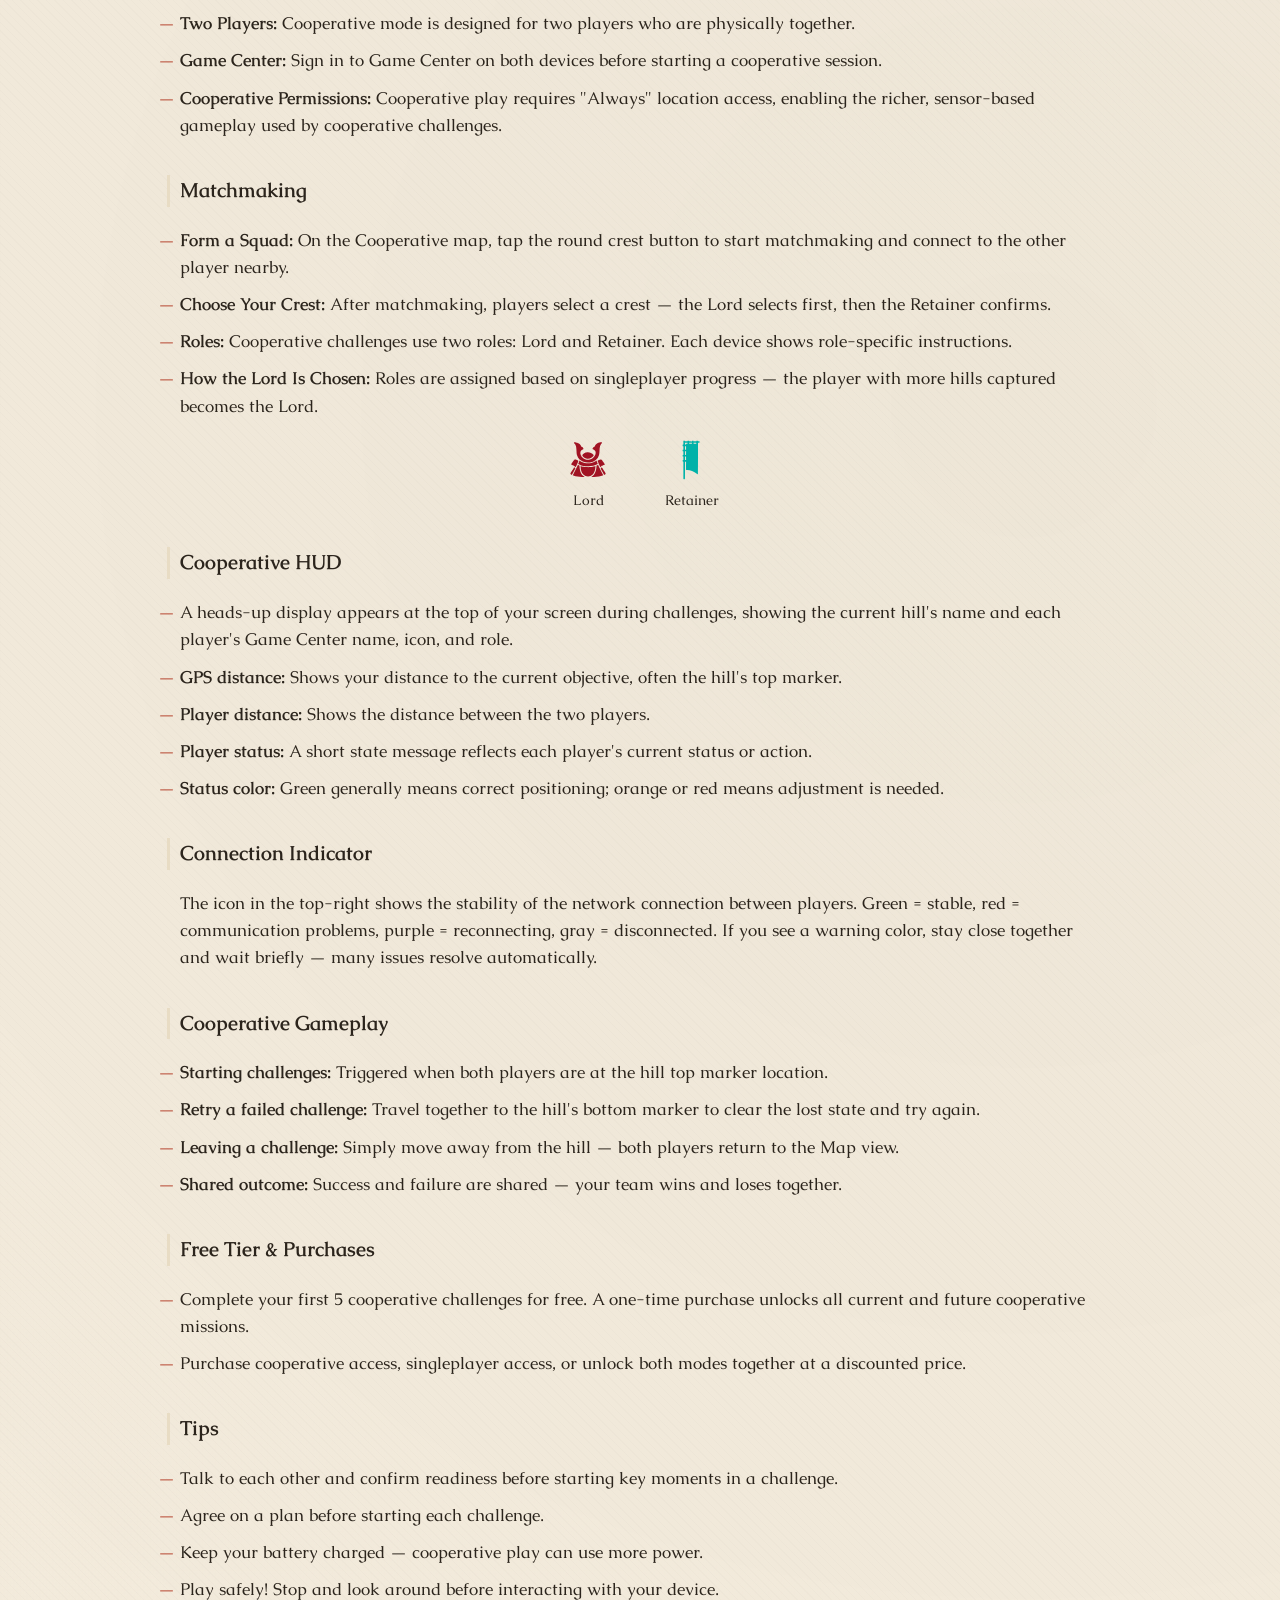
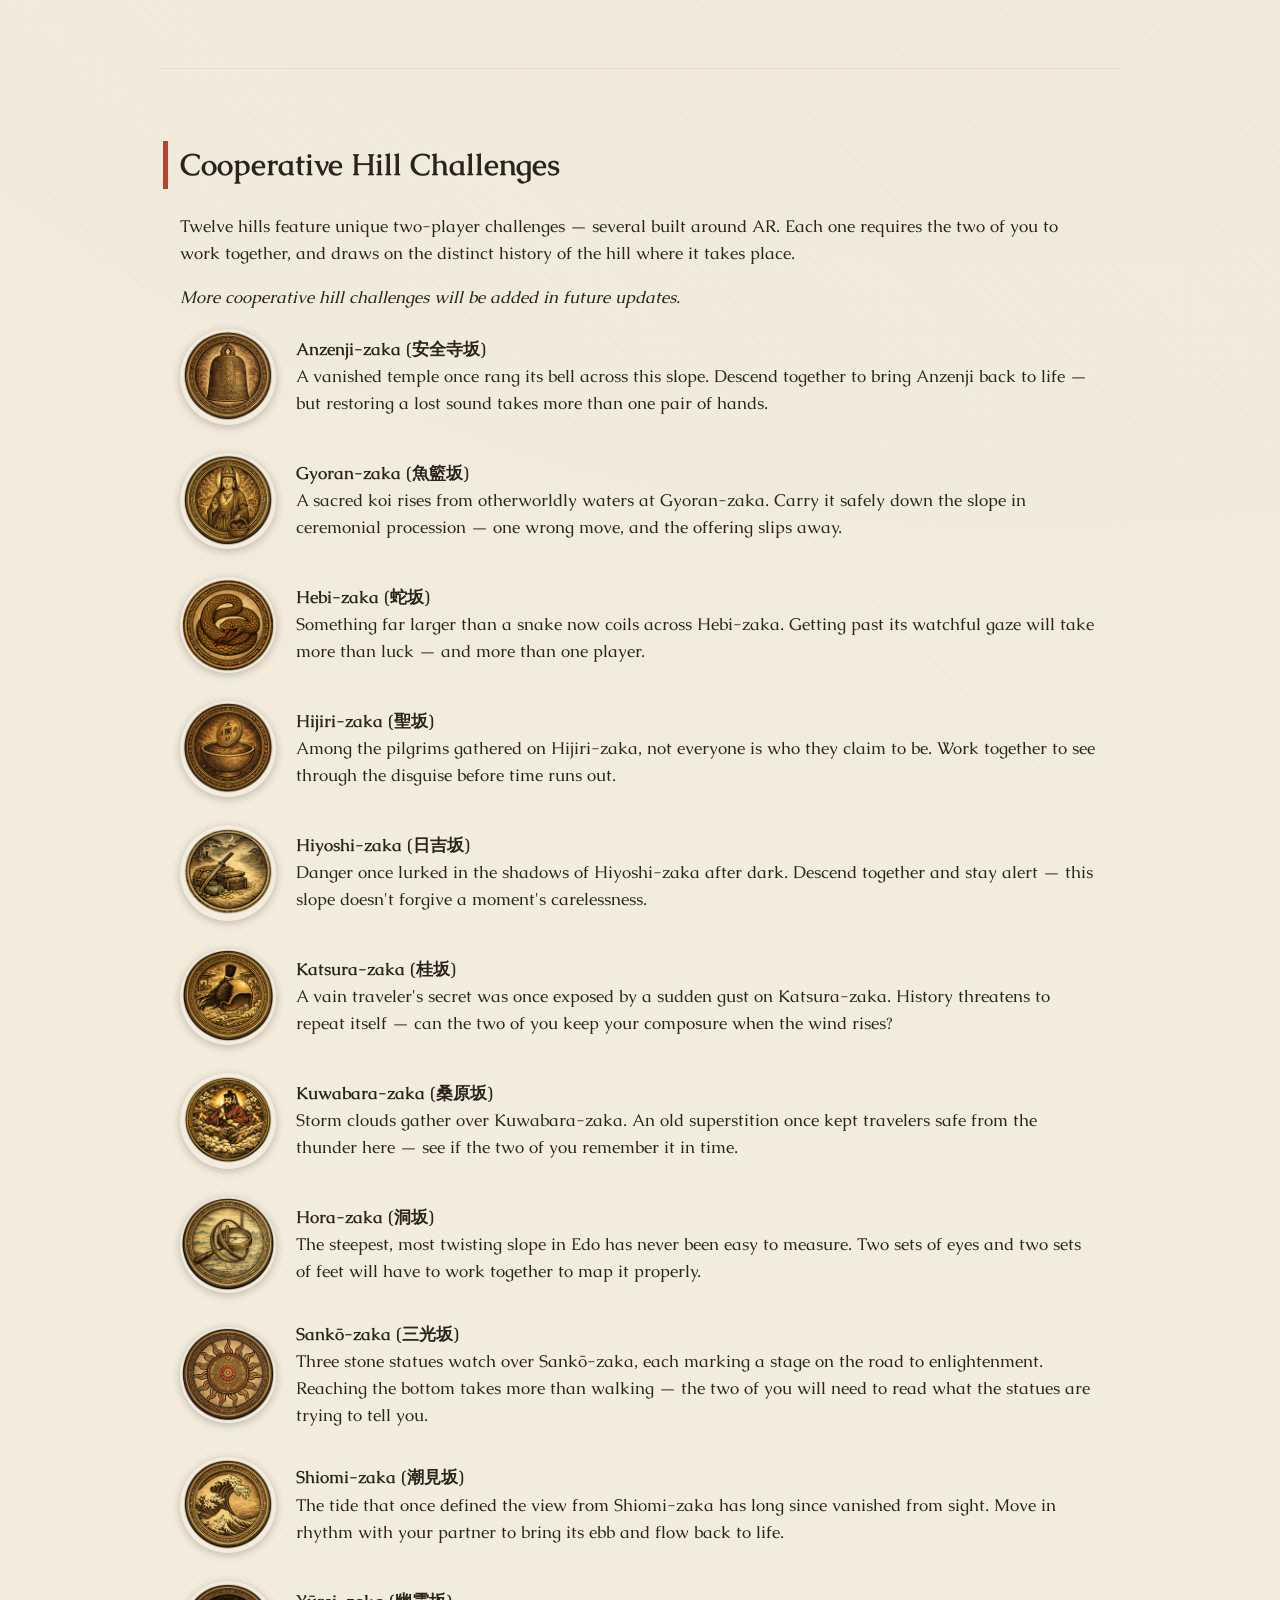
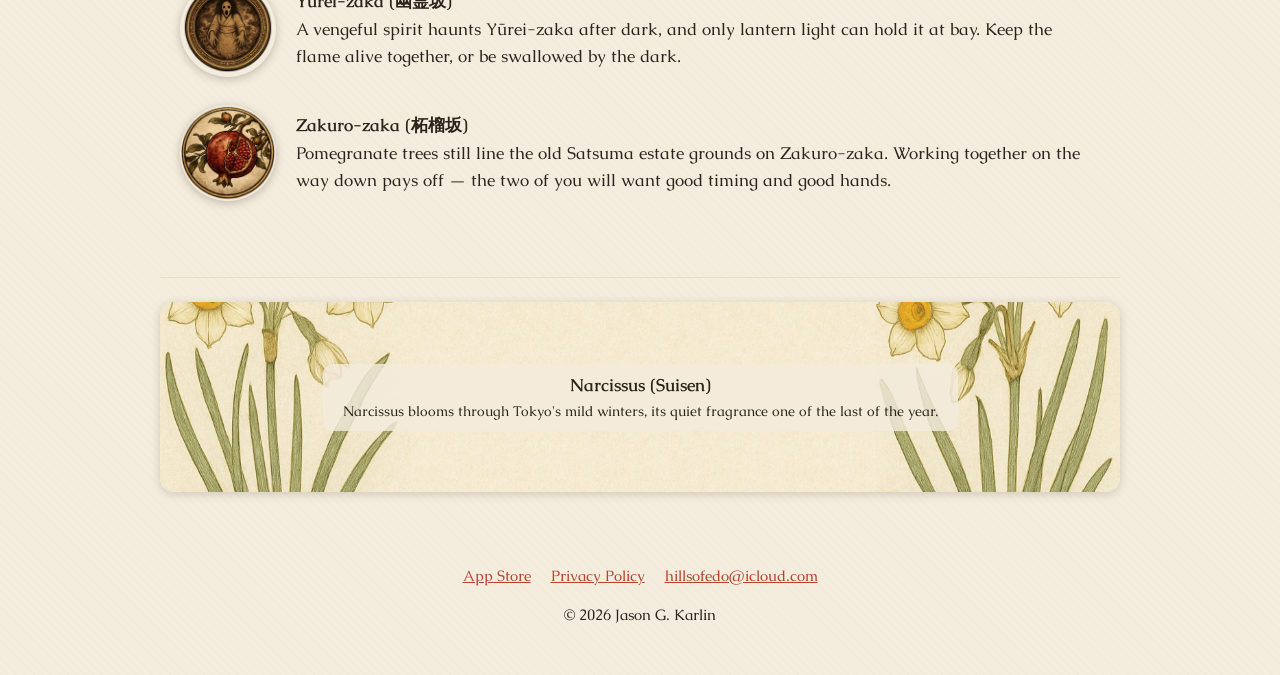
==== commit 11ff0372: "Change mini-game feature title to cooperative games" ====
--- a/index.html
+++ b/index.html
@@ -150,7 +150,7 @@
           <p><span data-lang="en">Fully playable in English and Japanese.</span><span data-lang="ja">日本語と英語、両方で完全にプレイ可能です。</span></p>
         </div>
         <div class="feature-card">
-          <h3><span data-lang="en">AR &amp; Sensor Mini-Games</span><span data-lang="ja">AR・センサーミニゲーム</span></h3>
+          <h3><span data-lang="en">Cooperative 2-Player Mini-Games</span><span data-lang="ja">2人用協ミニゲーム</span></h3>
           <p><span data-lang="en">Point your camera, call out to your partner, or steady your grip — cooperative hills turn your own phone into part of the challenge.</span><span data-lang="ja">カメラを構え、パートナーに声をかけ、手元を安定させる——協力プレイの坂では、スマートフォンそのものがチャレンジの一部になります。</span></p>
         </div>
       </div>
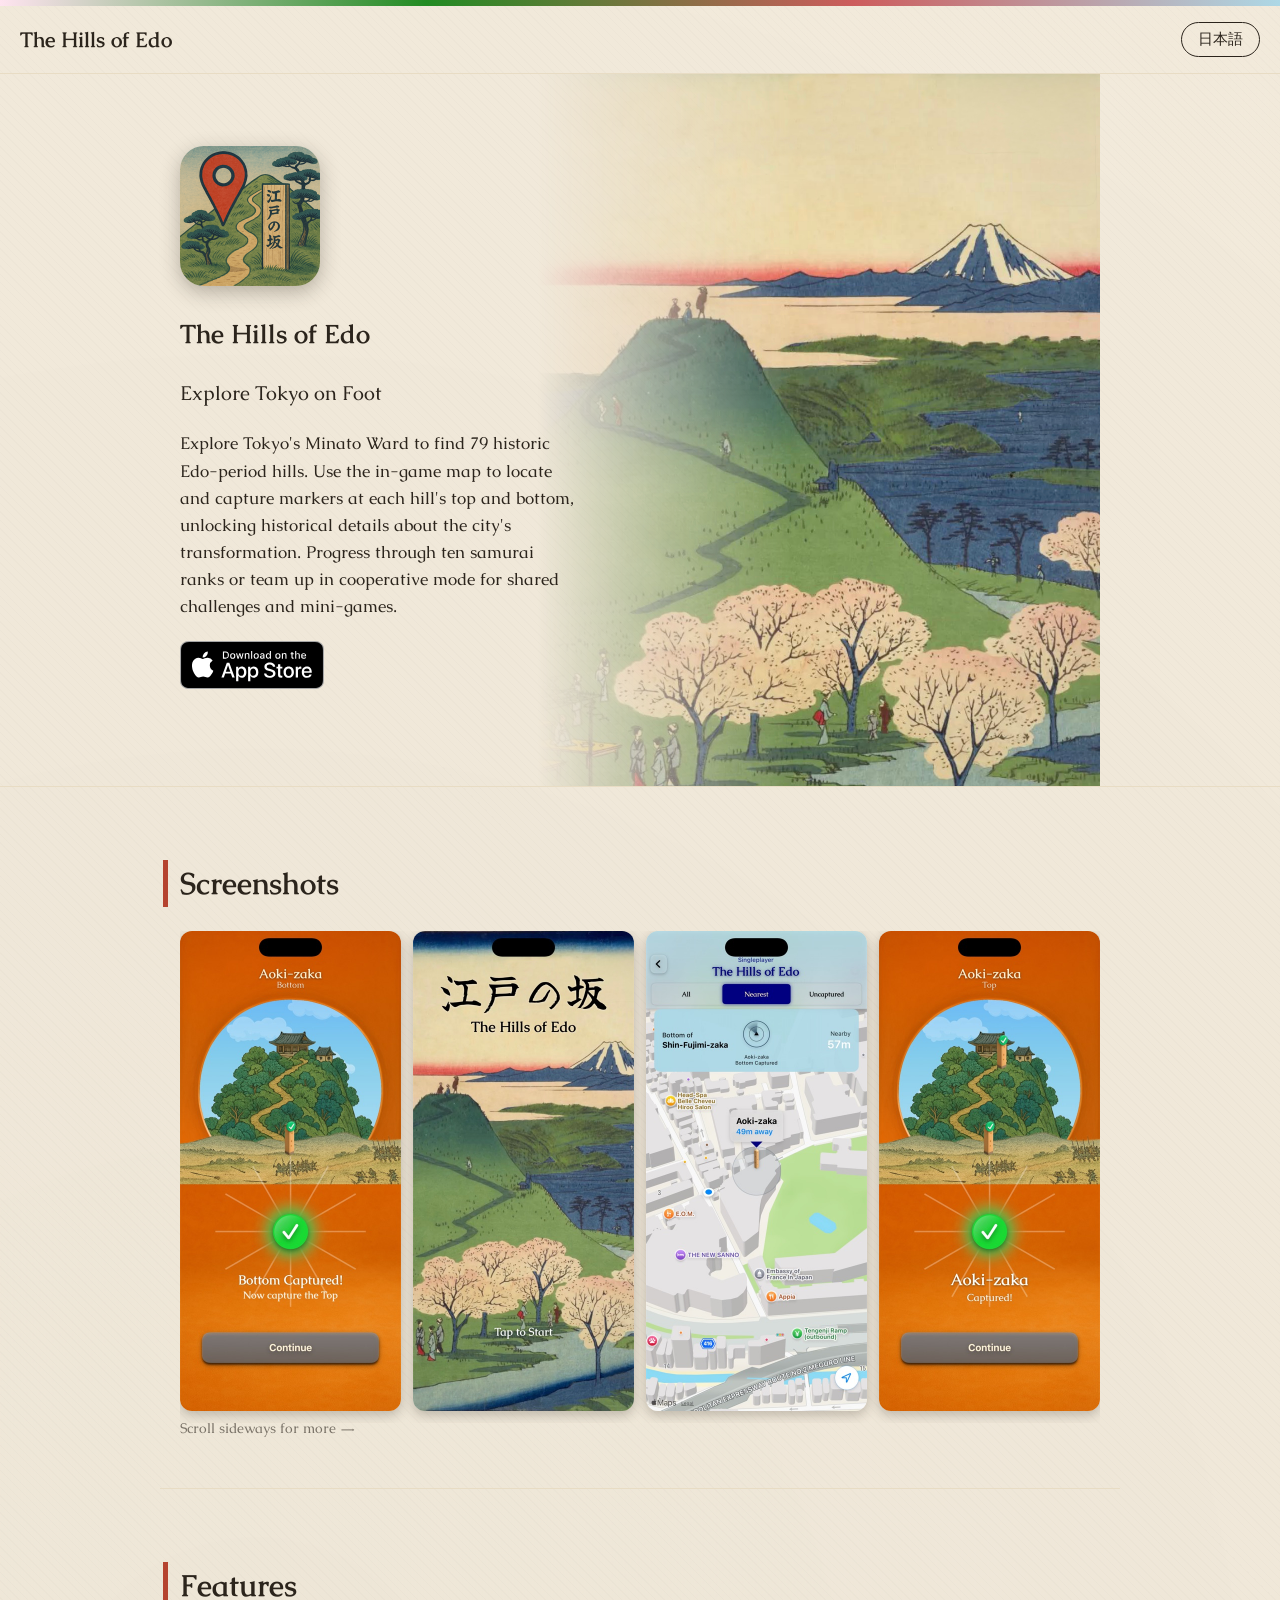
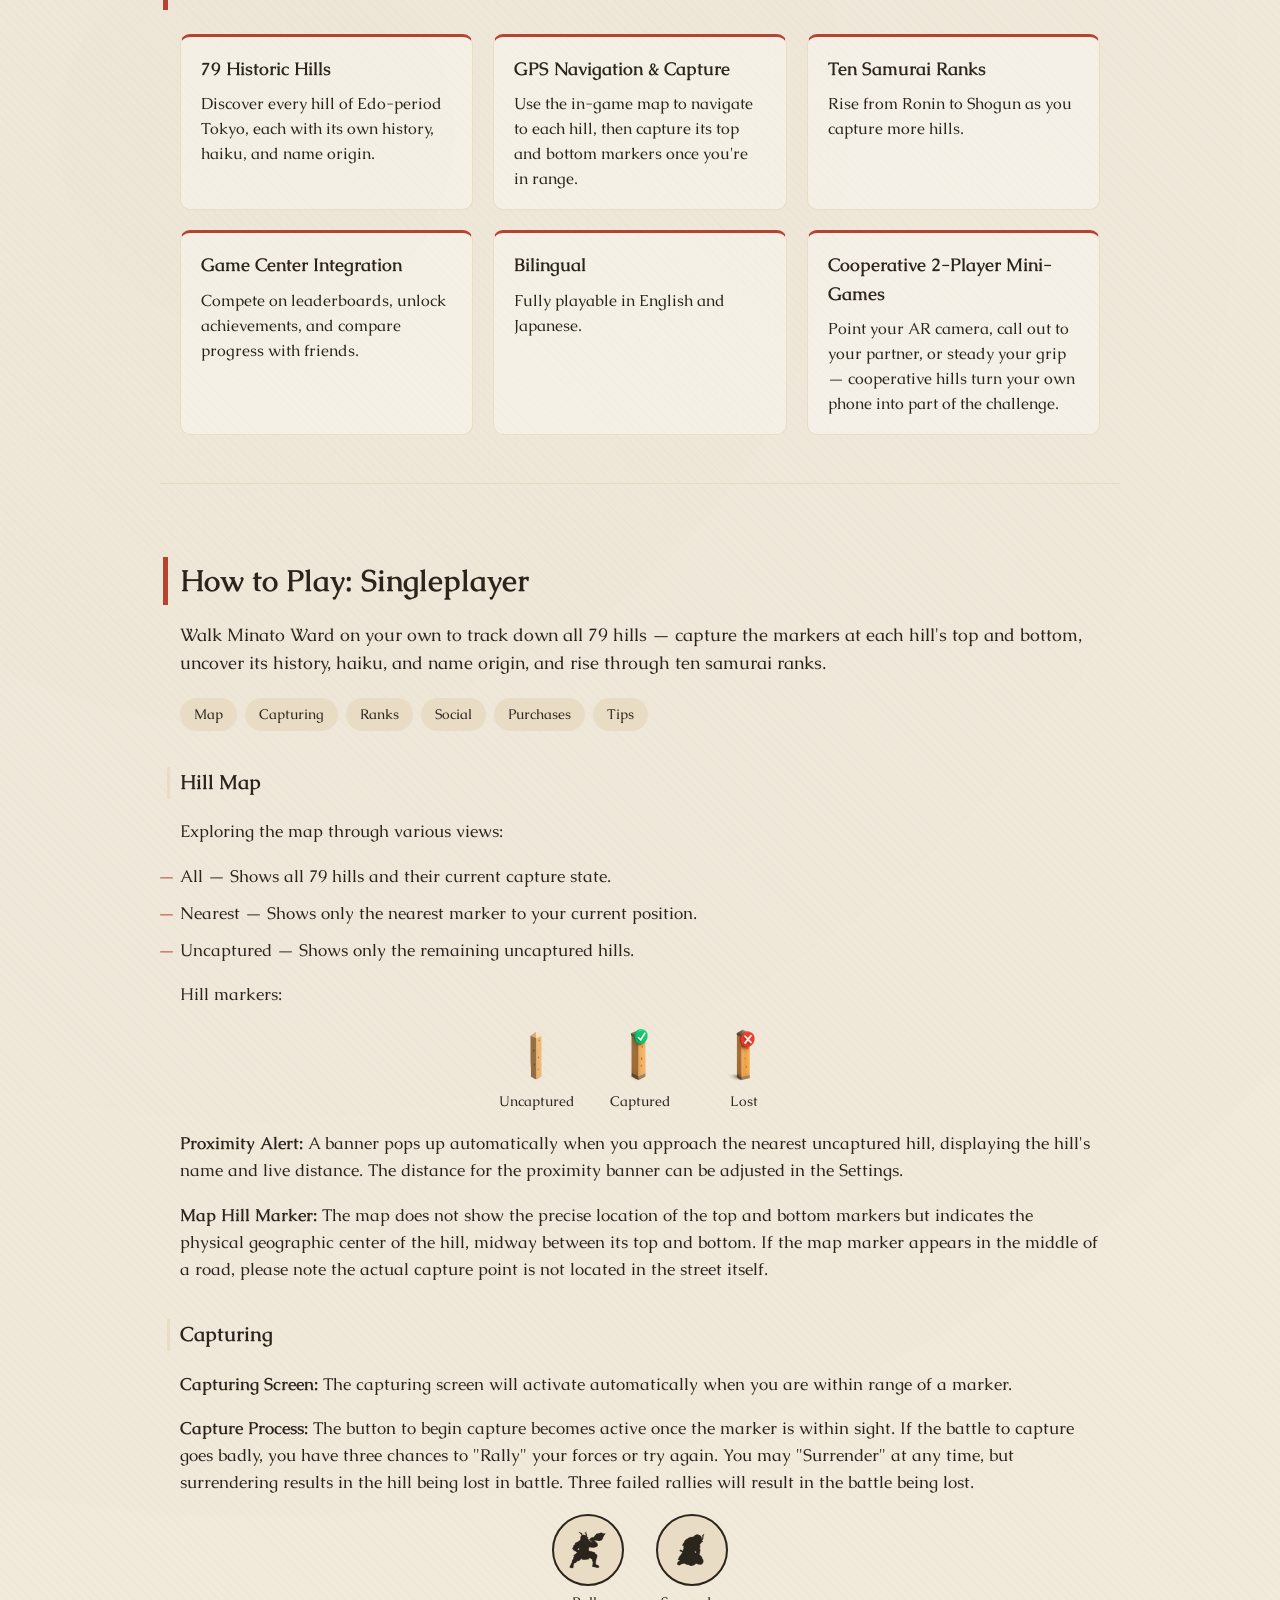
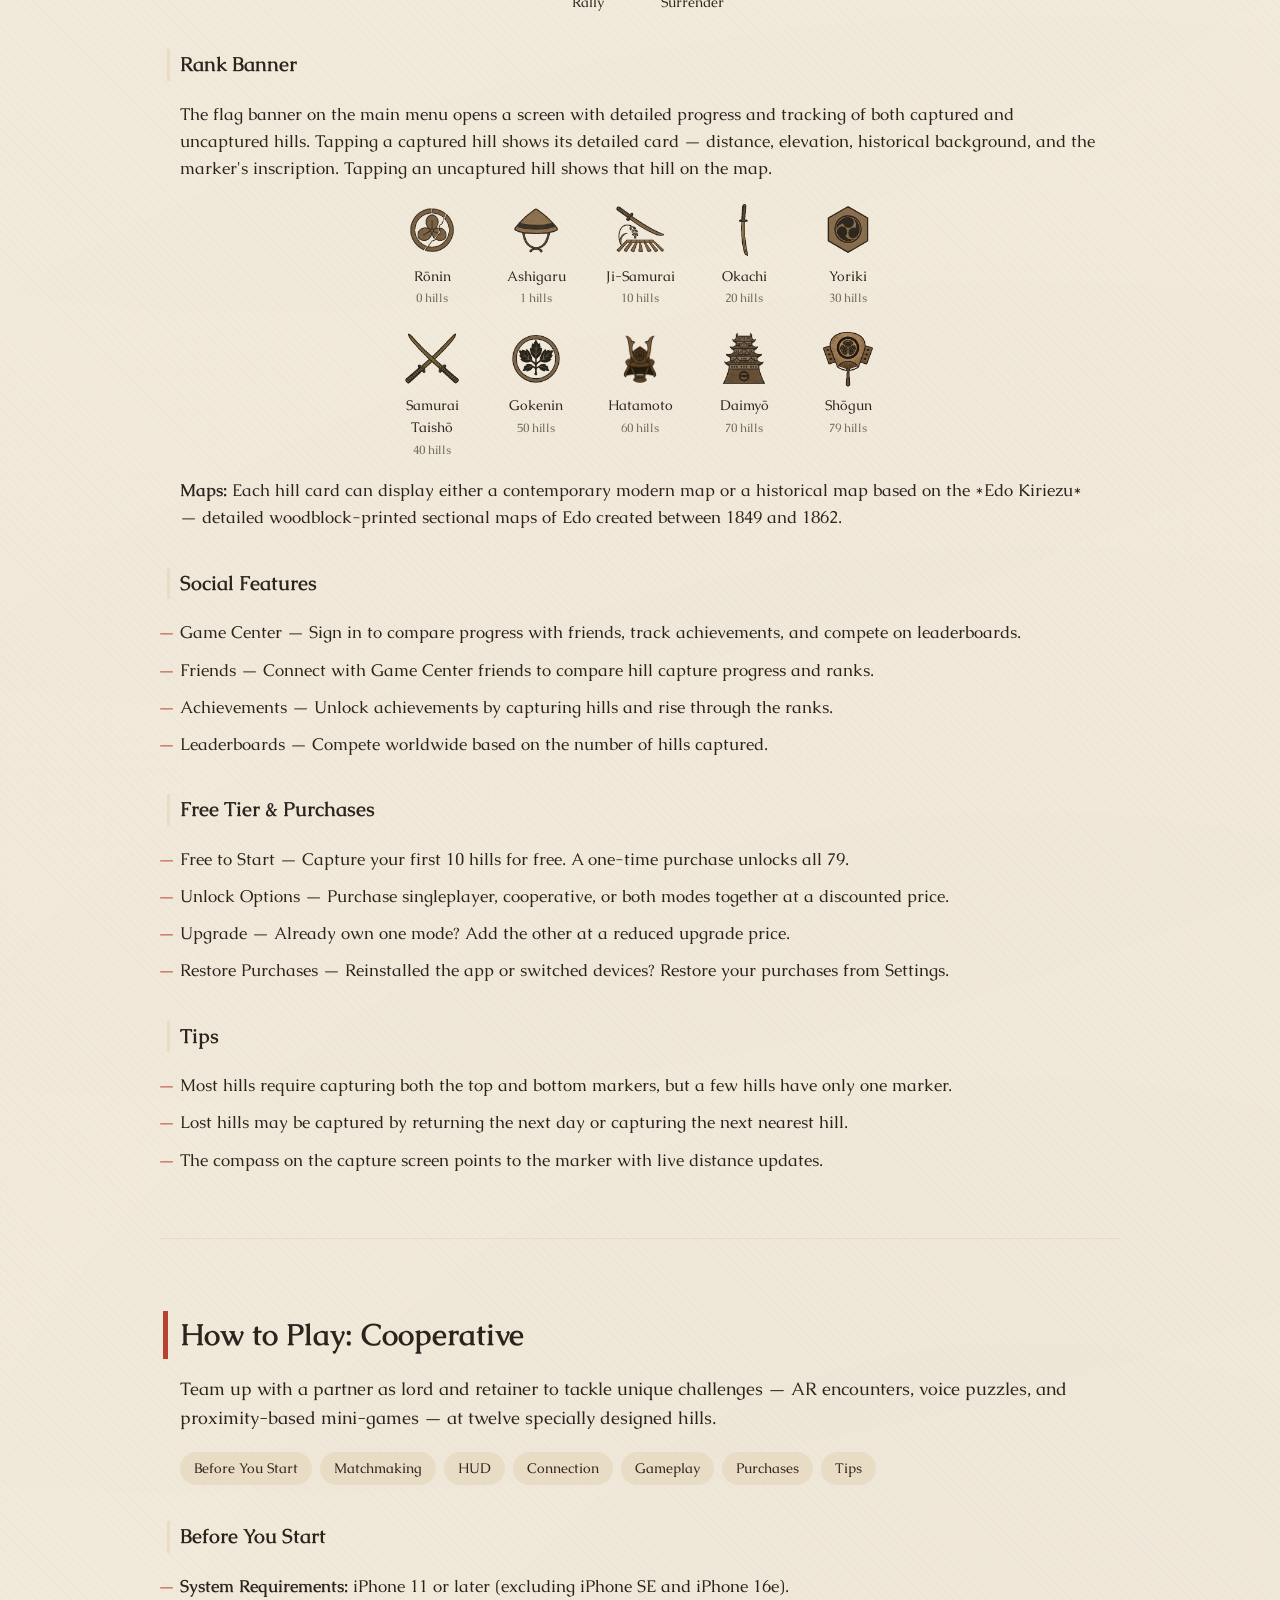
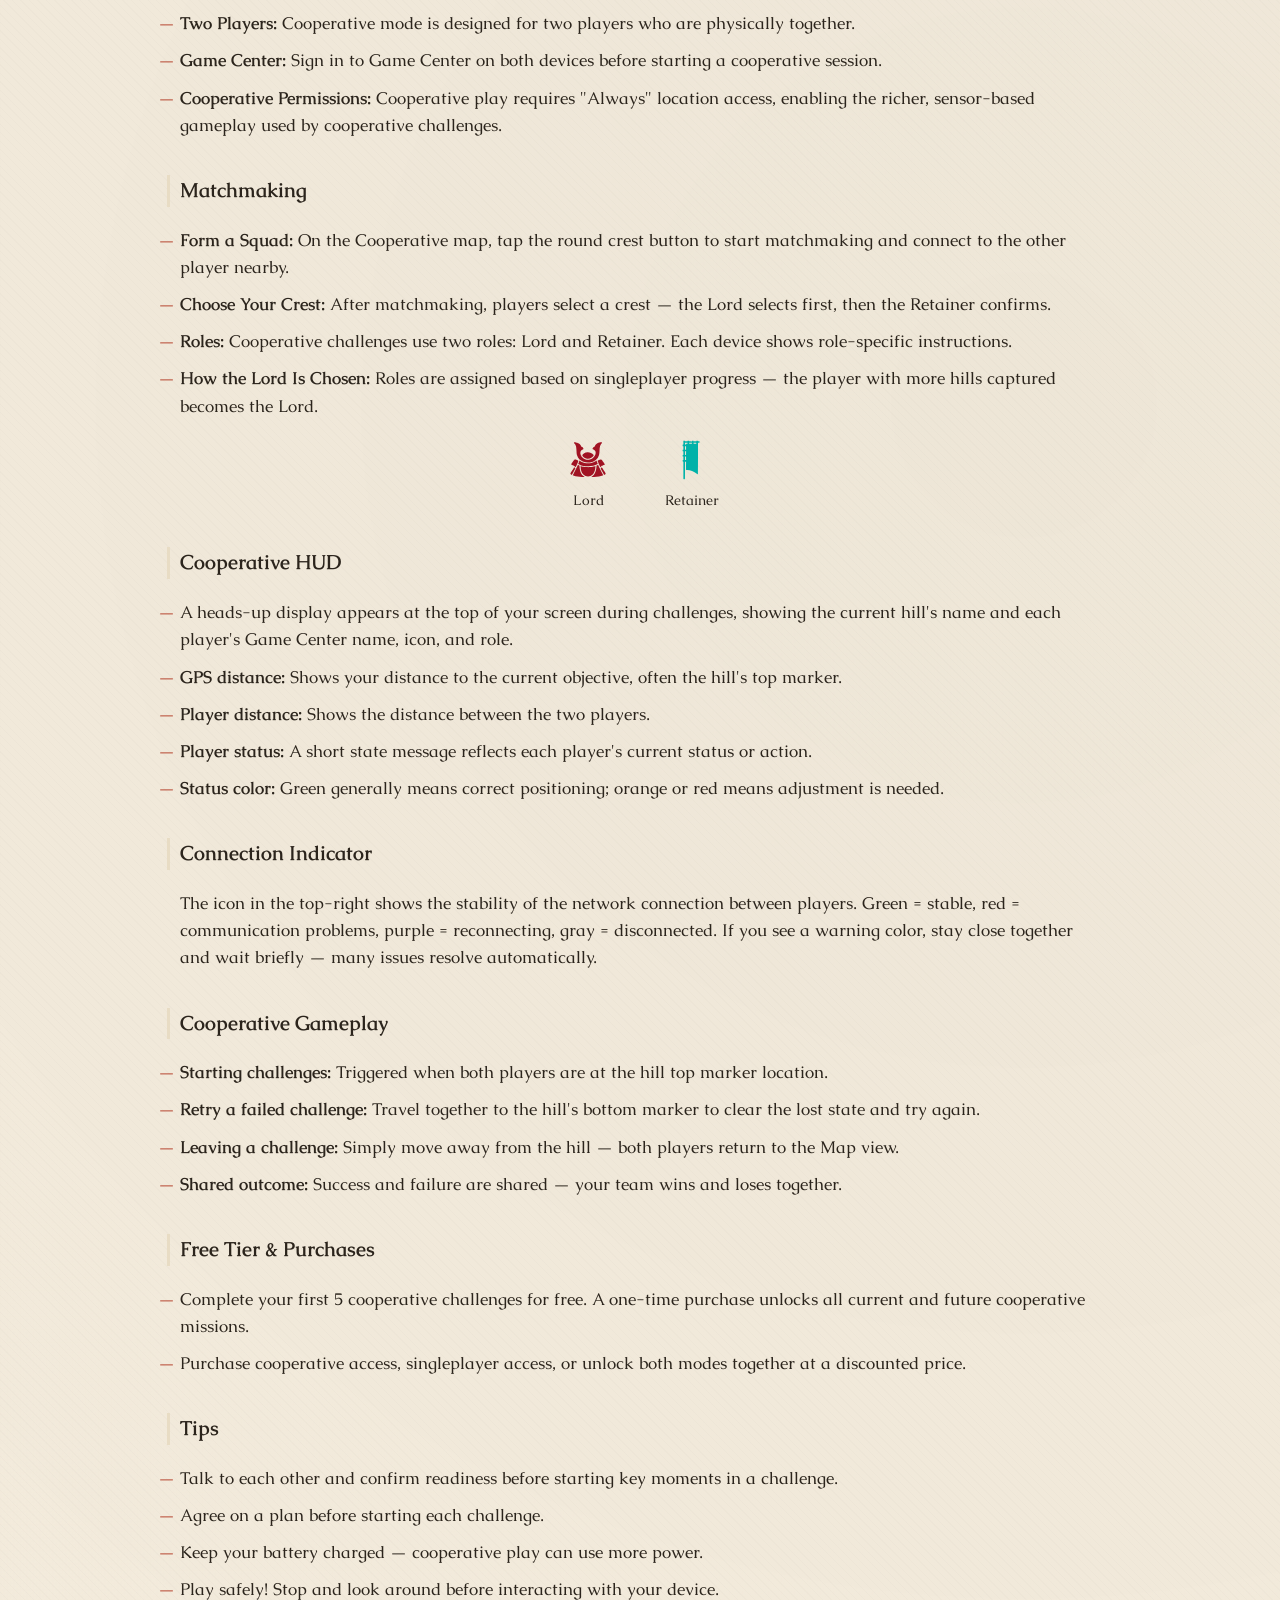
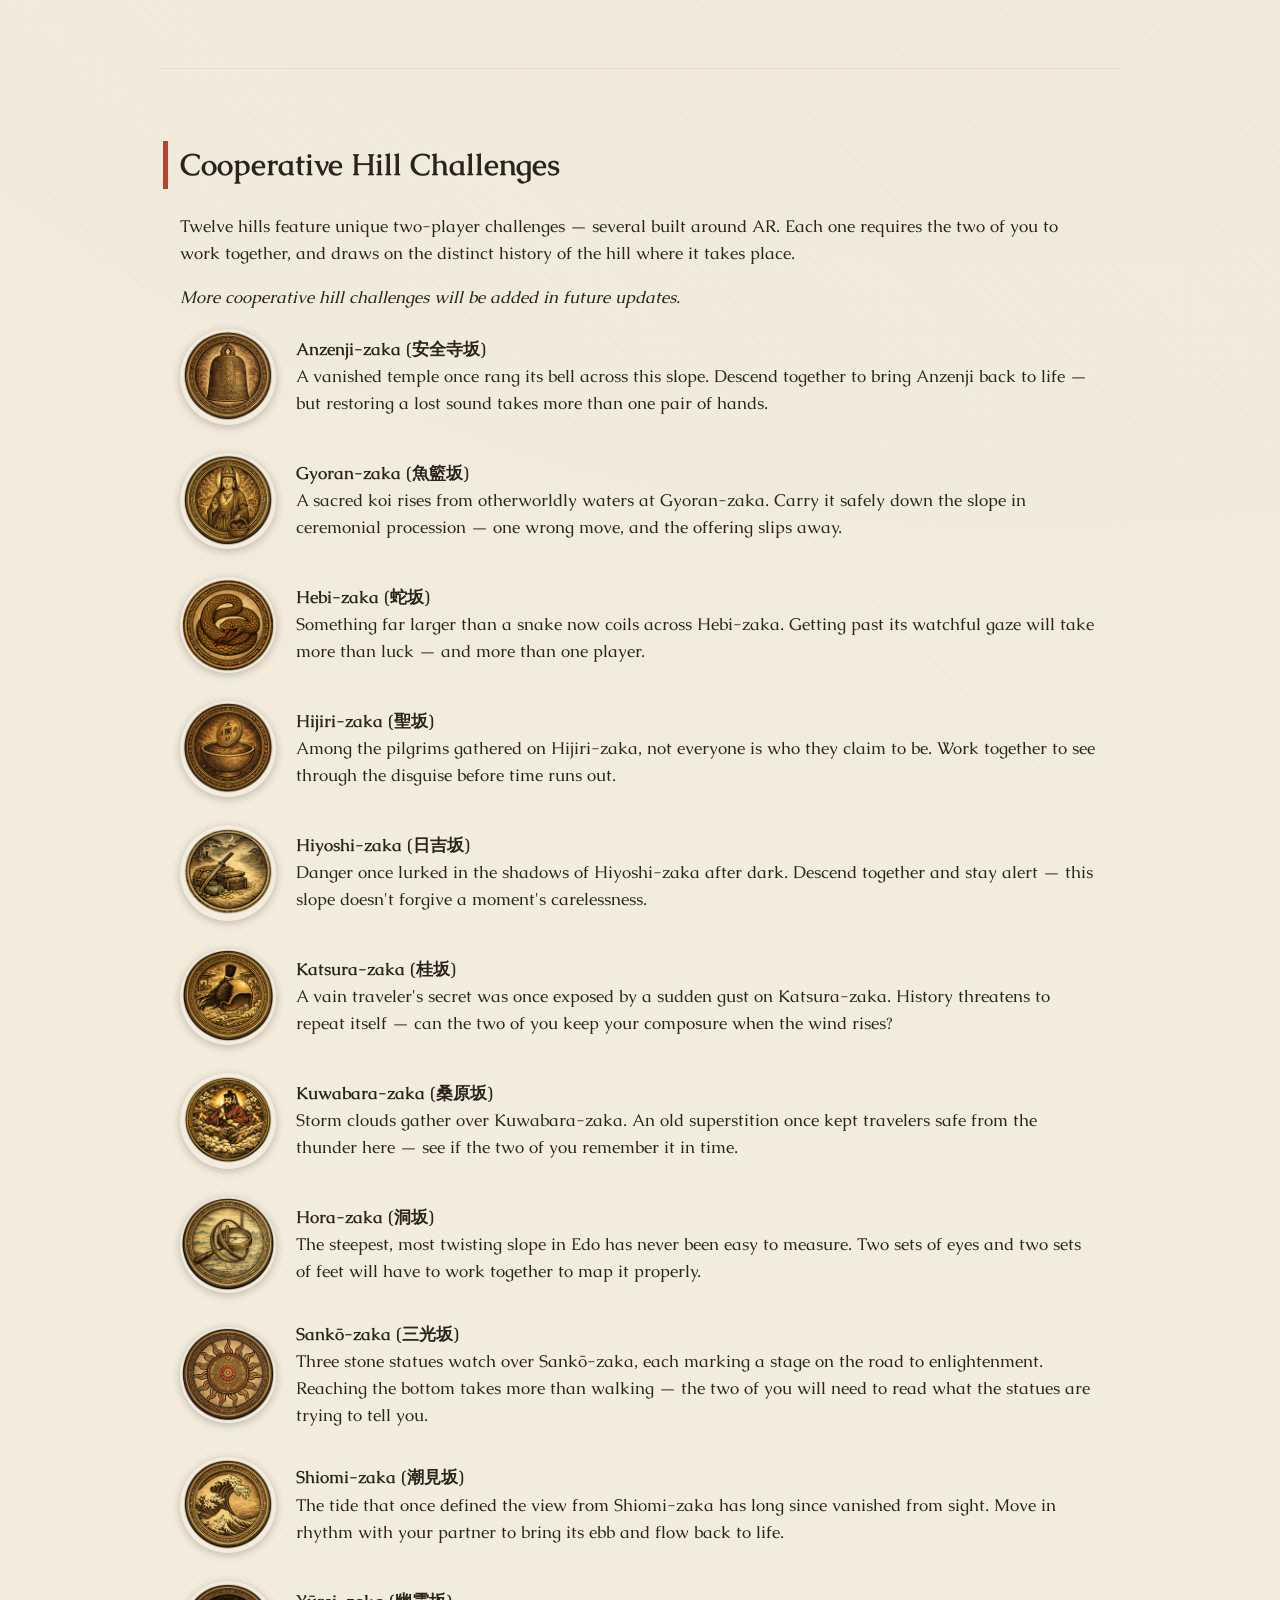
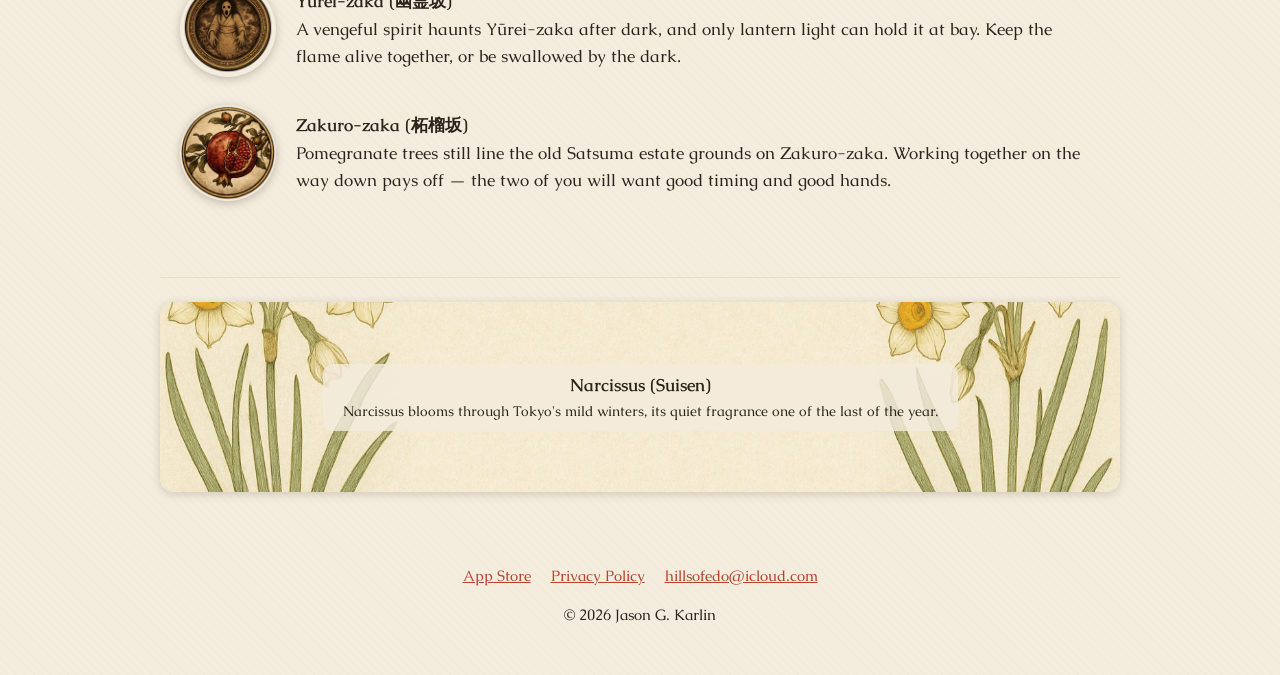
==== commit ee16048d: "Revise cooperative mini-games description Updated the description of the cooperative mini-games sect" ====
--- a/index.html
+++ b/index.html
@@ -150,8 +150,8 @@
           <p><span data-lang="en">Fully playable in English and Japanese.</span><span data-lang="ja">日本語と英語、両方で完全にプレイ可能です。</span></p>
         </div>
         <div class="feature-card">
-          <h3><span data-lang="en">Cooperative 2-Player Mini-Games</span><span data-lang="ja">2人用協ミニゲーム</span></h3>
-          <p><span data-lang="en">Point your camera, call out to your partner, or steady your grip — cooperative hills turn your own phone into part of the challenge.</span><span data-lang="ja">カメラを構え、パートナーに声をかけ、手元を安定させる——協力プレイの坂では、スマートフォンそのものがチャレンジの一部になります。</span></p>
+          <h3><span data-lang="en">Cooperative 2-Player Mini-Games</span><span data-lang="ja">2人用協力ミニゲーム</span></h3>
+          <p><span data-lang="en">Point your AR camera, call out to your partner, or steady your grip — cooperative hills turn your own phone into part of the challenge.</span><span data-lang="ja">ARカメラを構え、パートナーに声をかけ、手元を安定させる——協力プレイの坂では、スマートフォンそのものがチャレンジの一部になります。</span></p>
         </div>
       </div>
     </section>
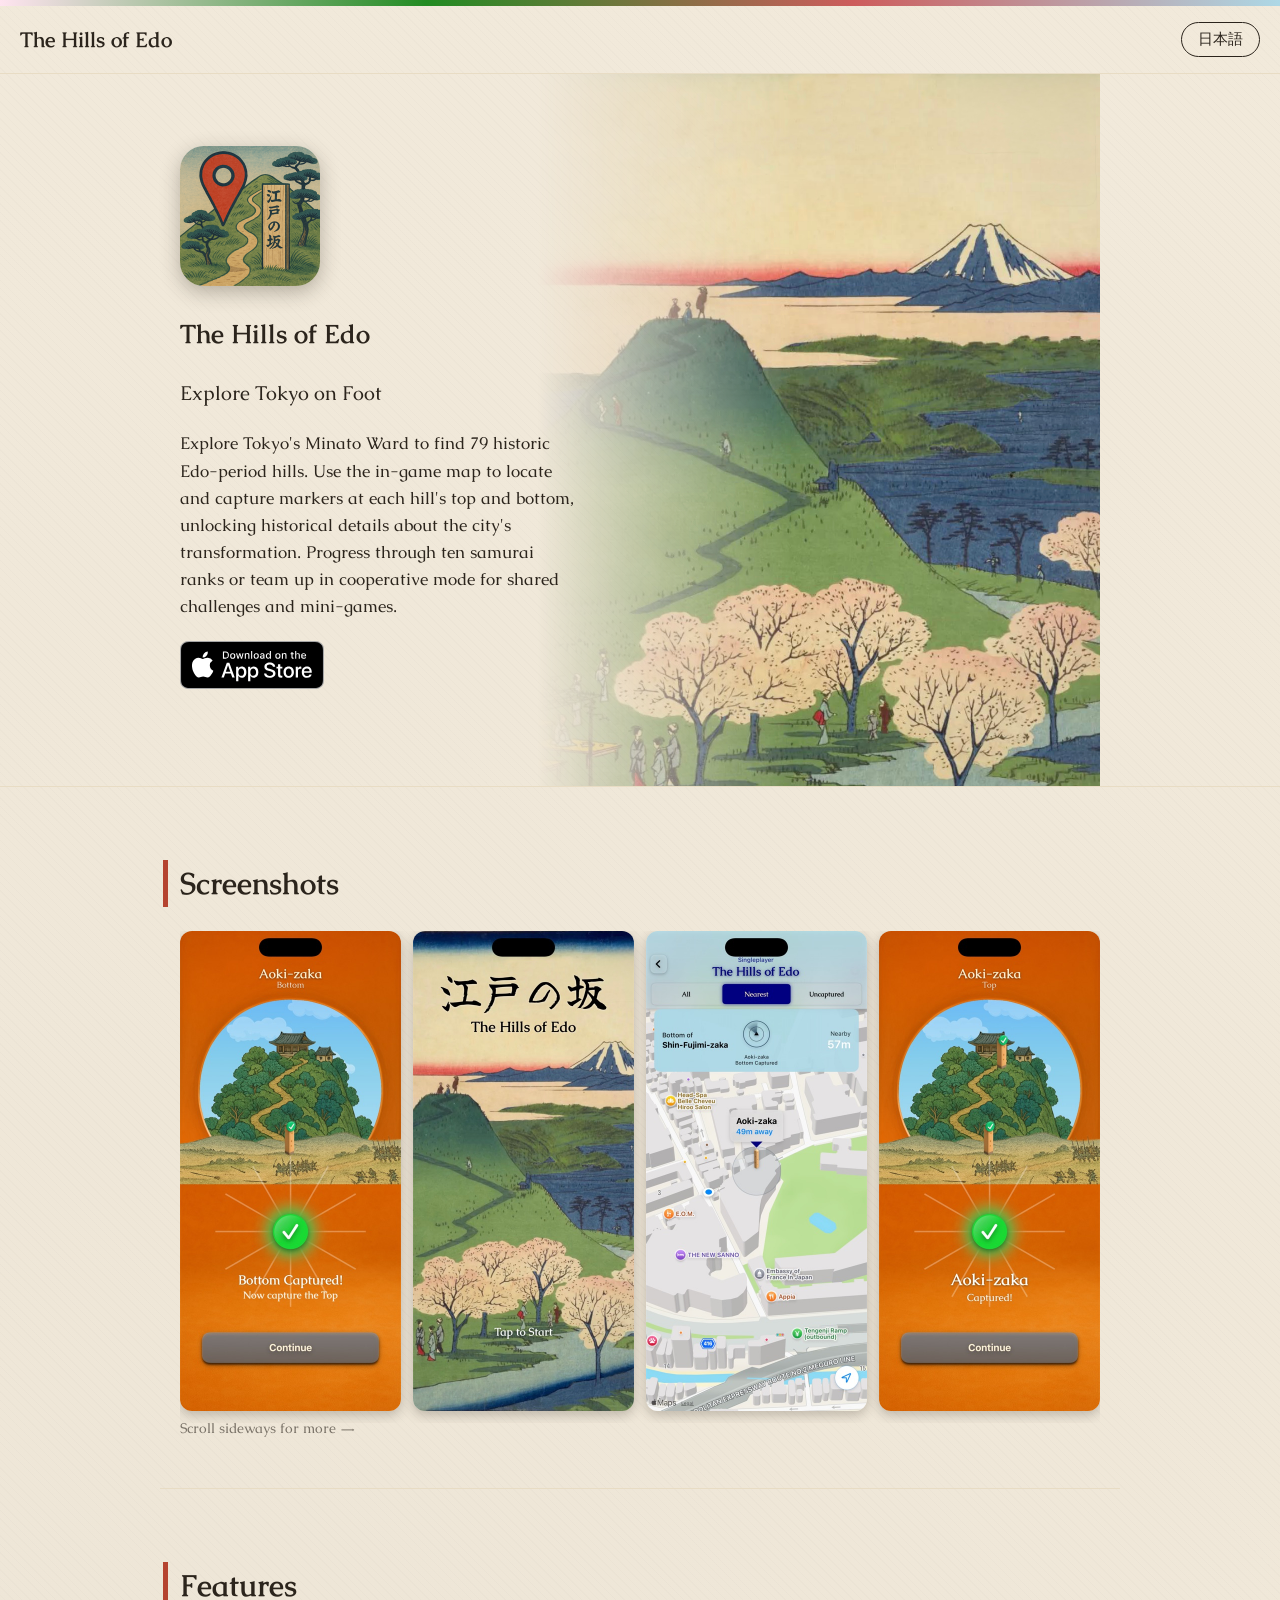
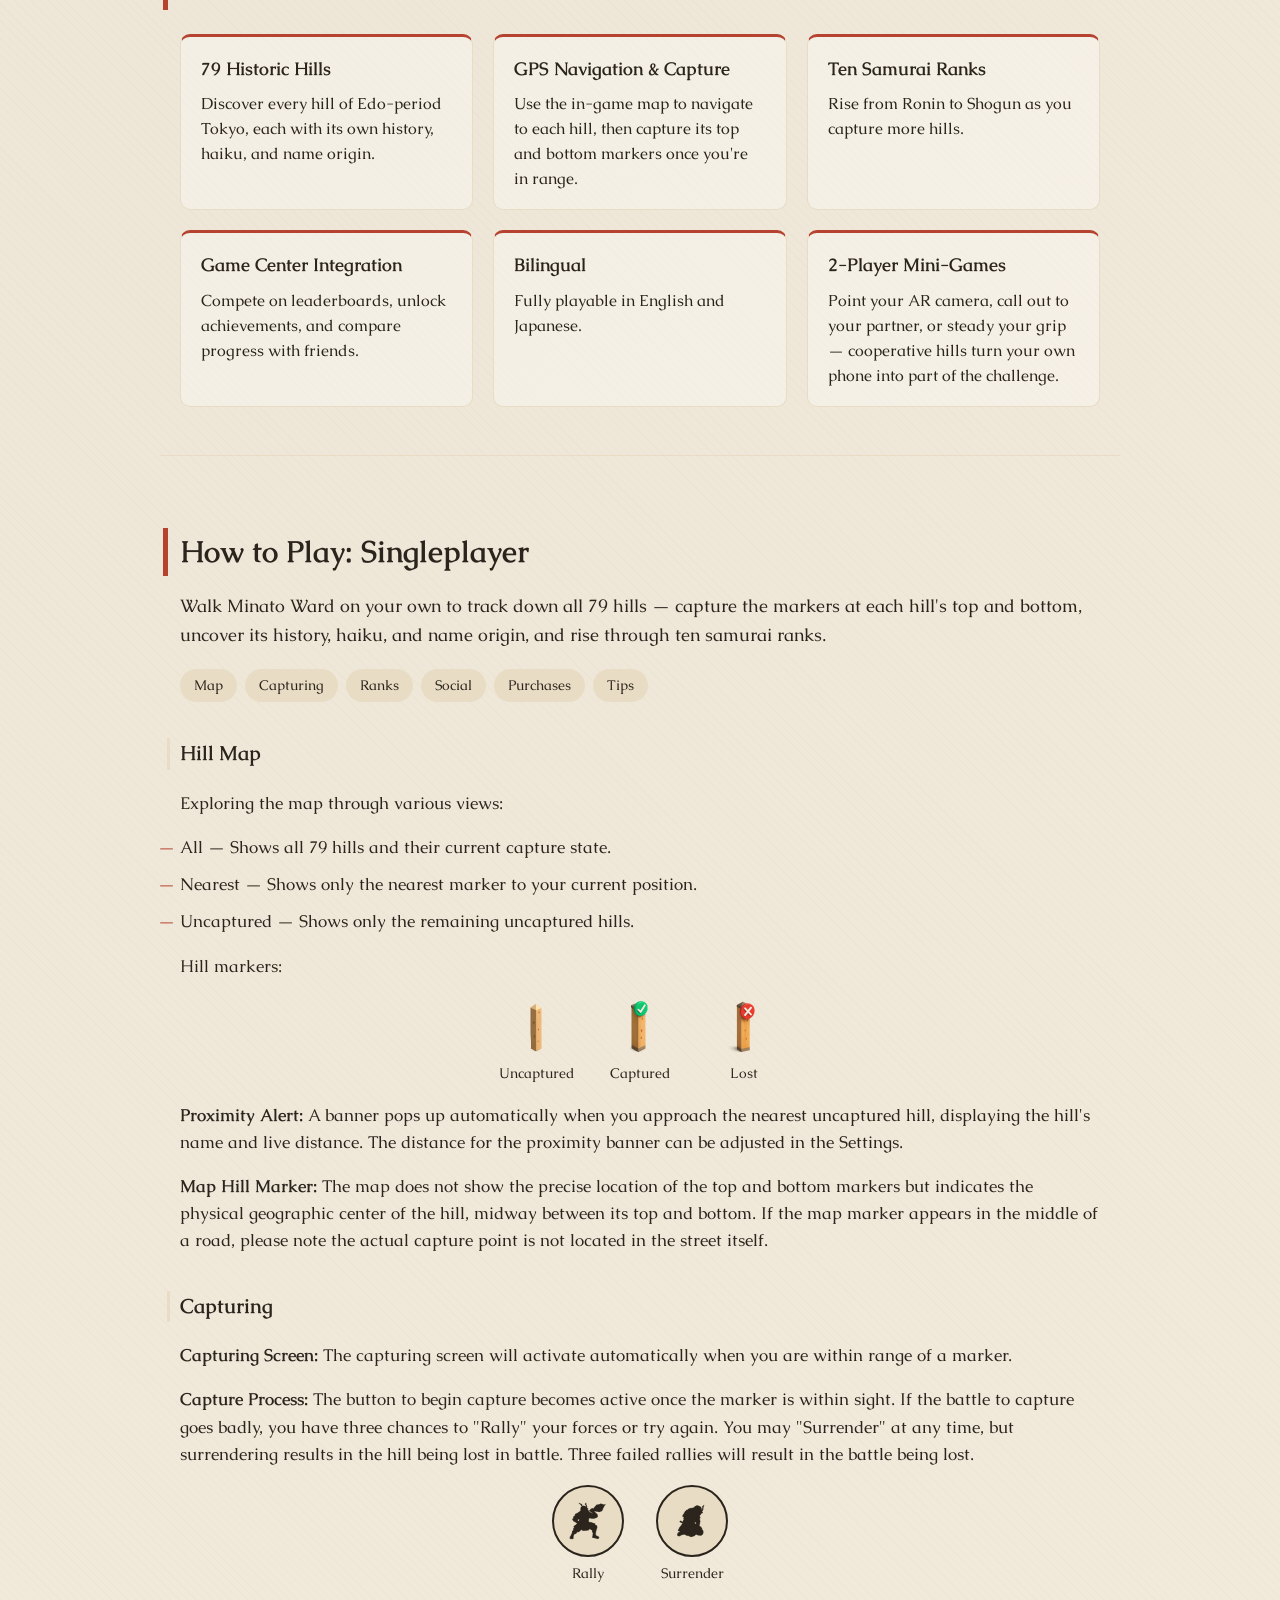
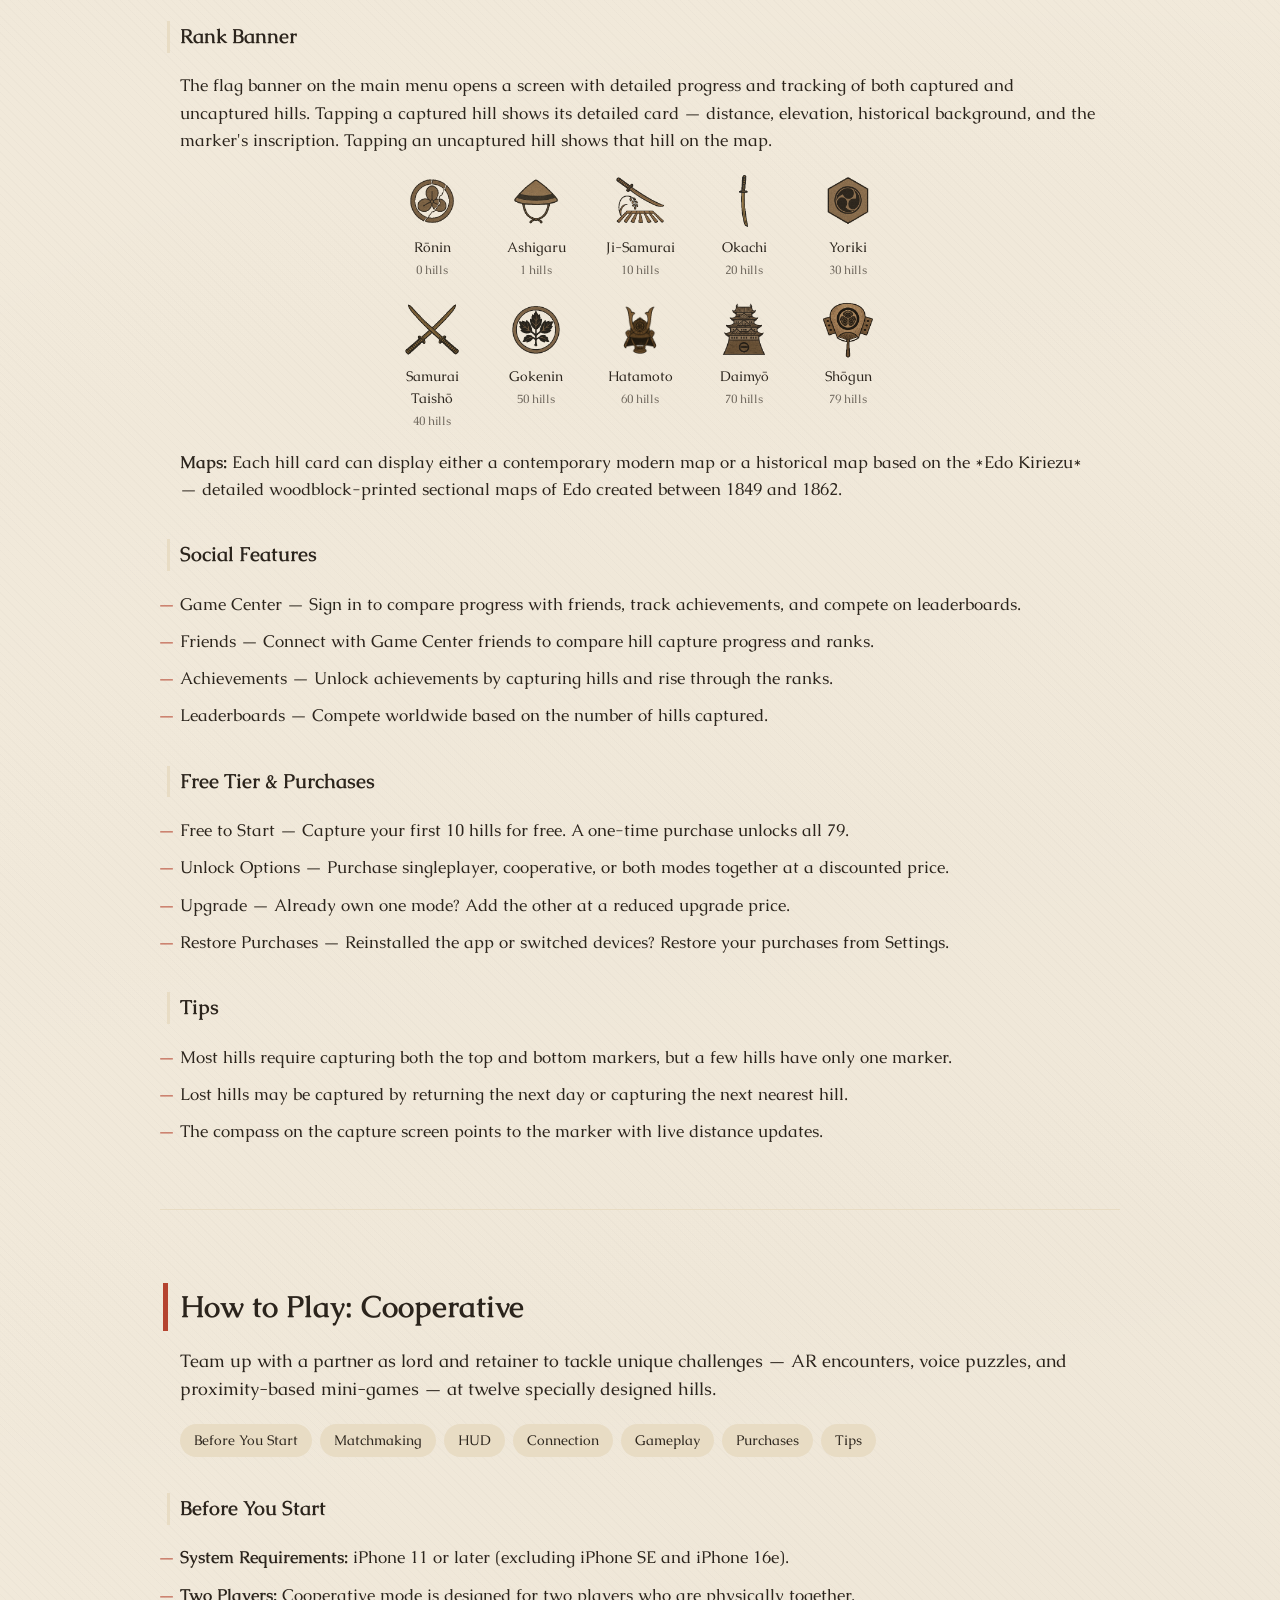
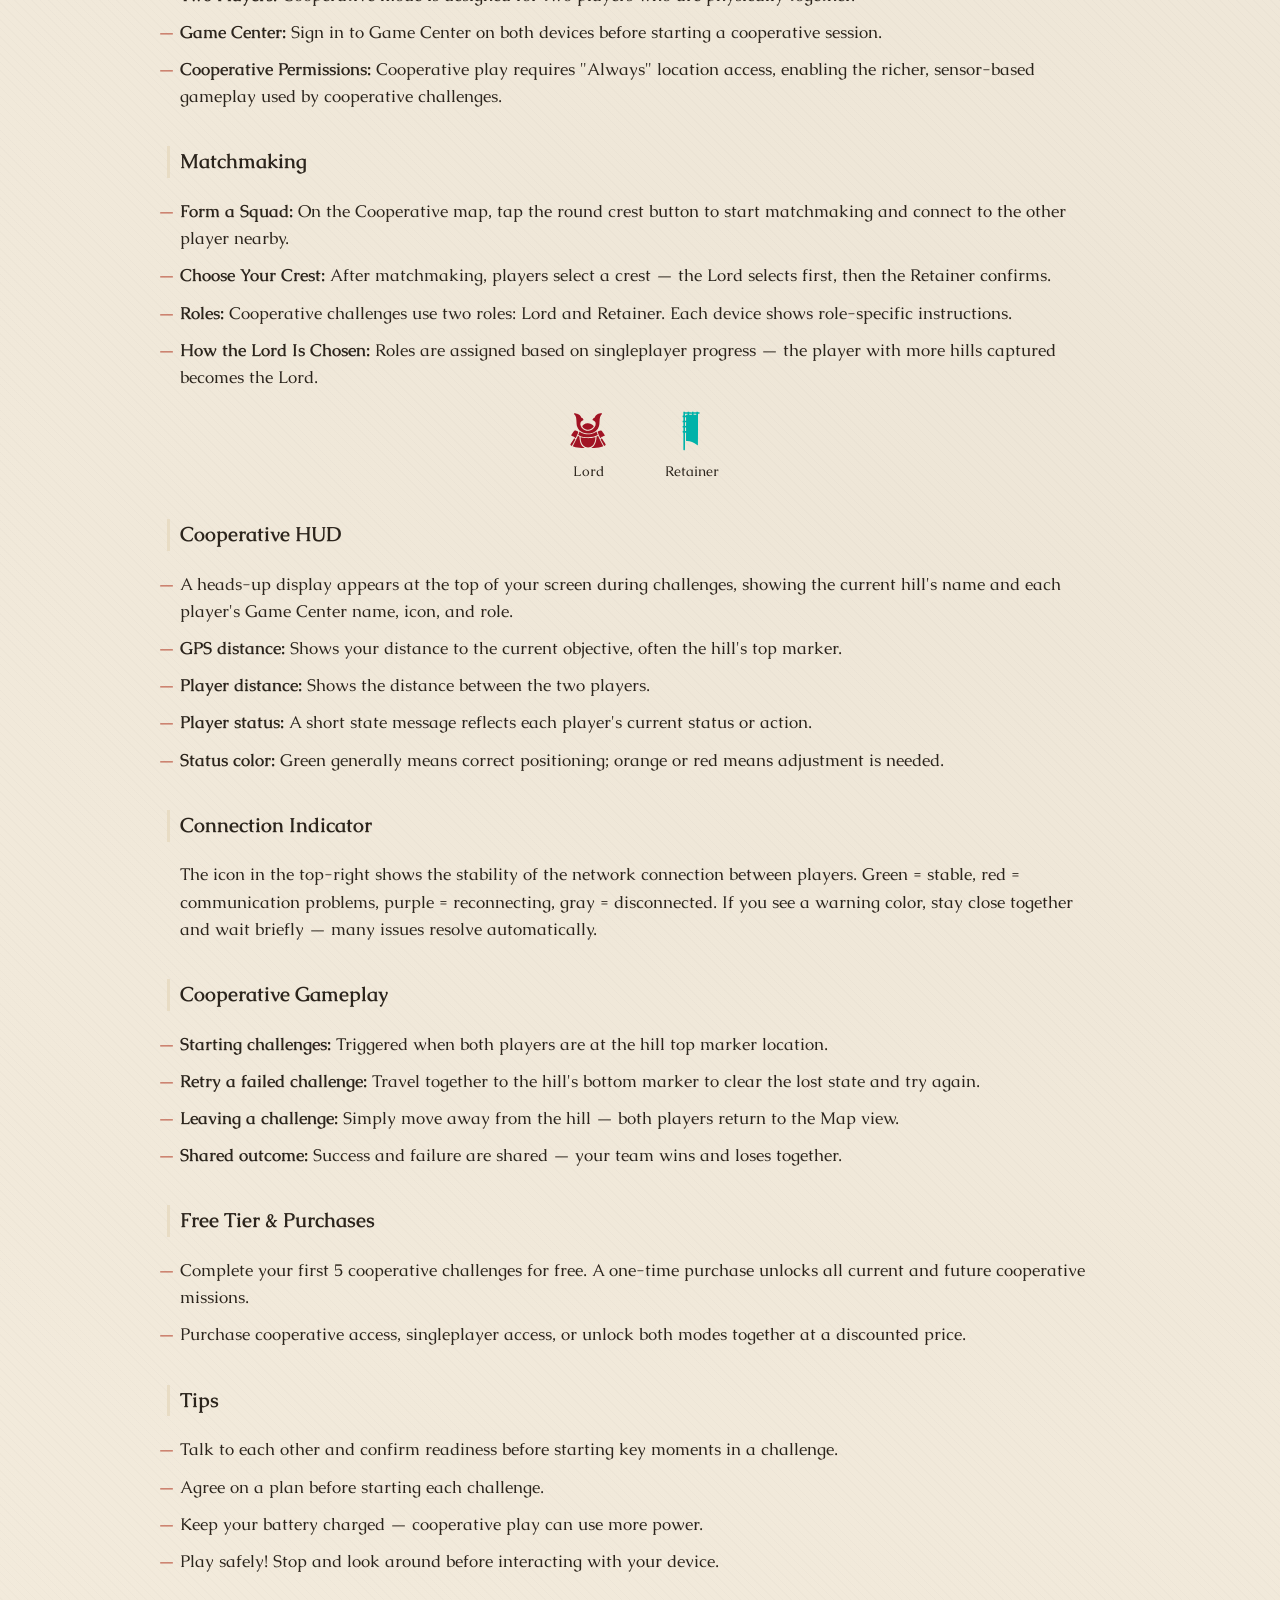
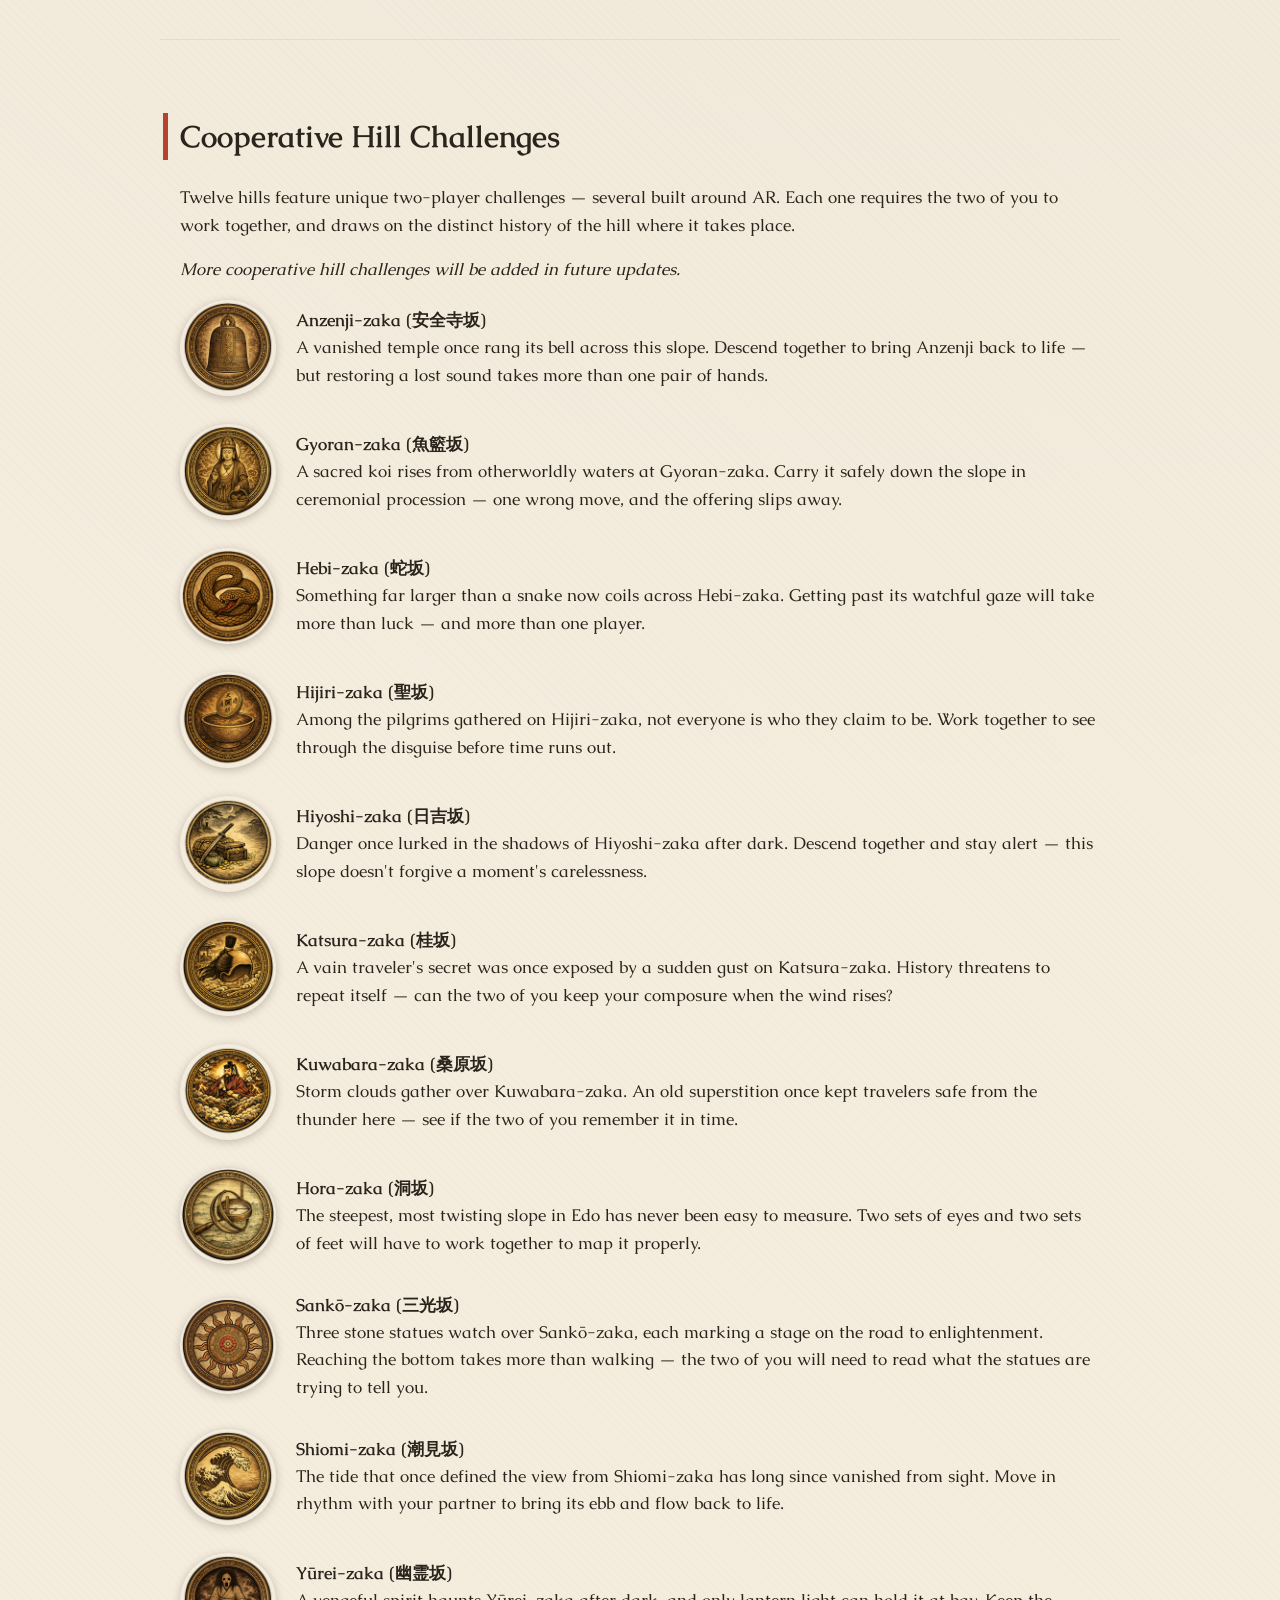
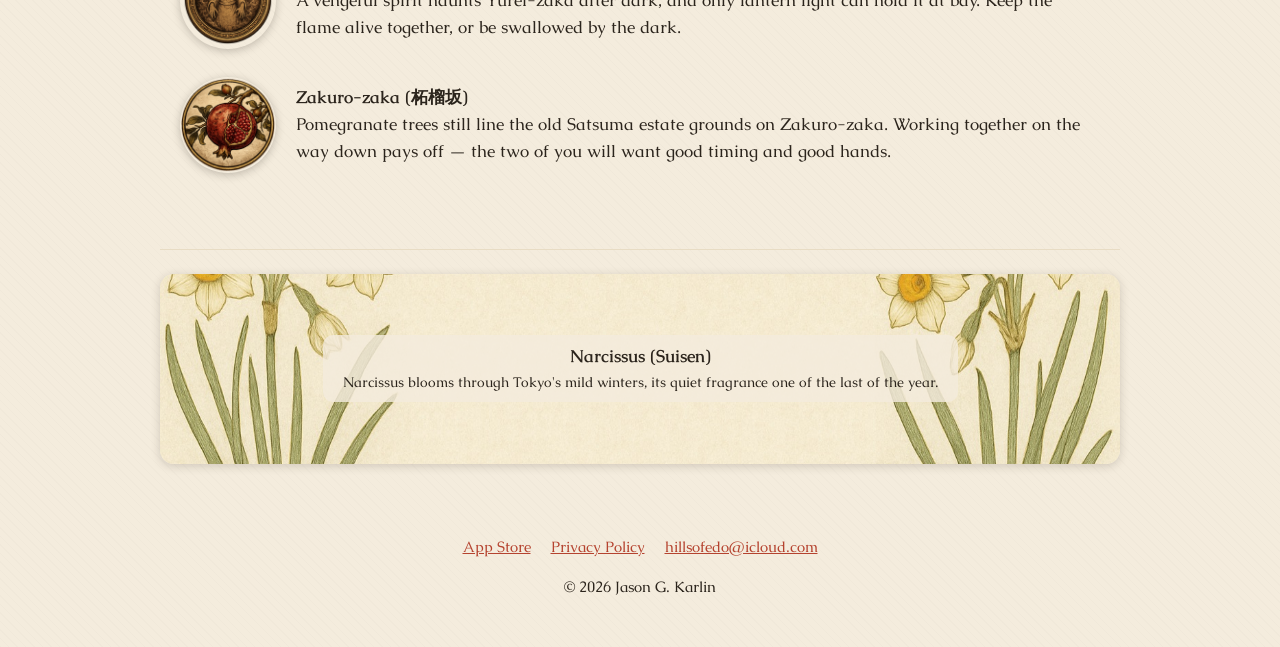
==== commit c8037f81: "Update index.html" ====
--- a/index.html
+++ b/index.html
@@ -150,7 +150,7 @@
           <p><span data-lang="en">Fully playable in English and Japanese.</span><span data-lang="ja">日本語と英語、両方で完全にプレイ可能です。</span></p>
         </div>
         <div class="feature-card">
-          <h3><span data-lang="en">Cooperative 2-Player Mini-Games</span><span data-lang="ja">2人用協力ミニゲーム</span></h3>
+          <h3><span data-lang="en">2-Player Mini-Games</span><span data-lang="ja">2人用協力ミニゲーム</span></h3>
           <p><span data-lang="en">Point your AR camera, call out to your partner, or steady your grip — cooperative hills turn your own phone into part of the challenge.</span><span data-lang="ja">ARカメラを構え、パートナーに声をかけ、手元を安定させる——協力プレイの坂では、スマートフォンそのものがチャレンジの一部になります。</span></p>
         </div>
       </div>
